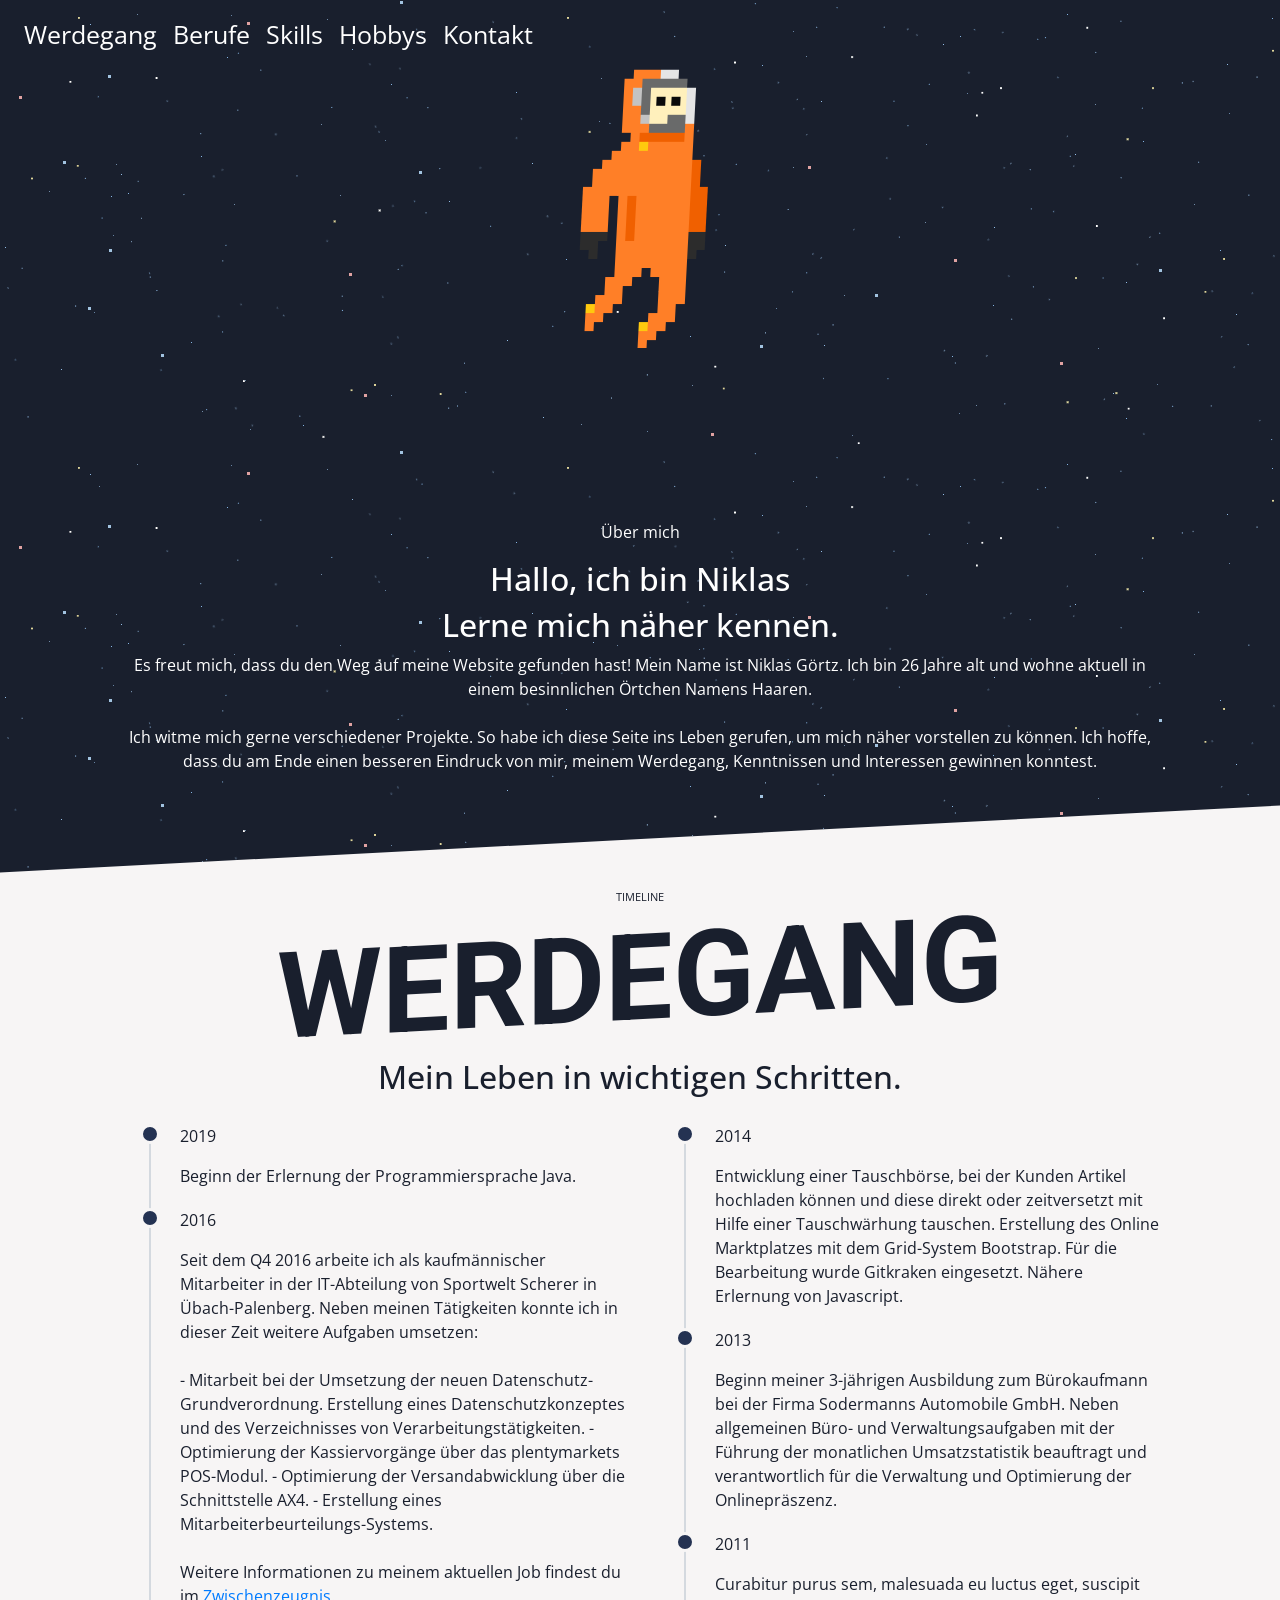
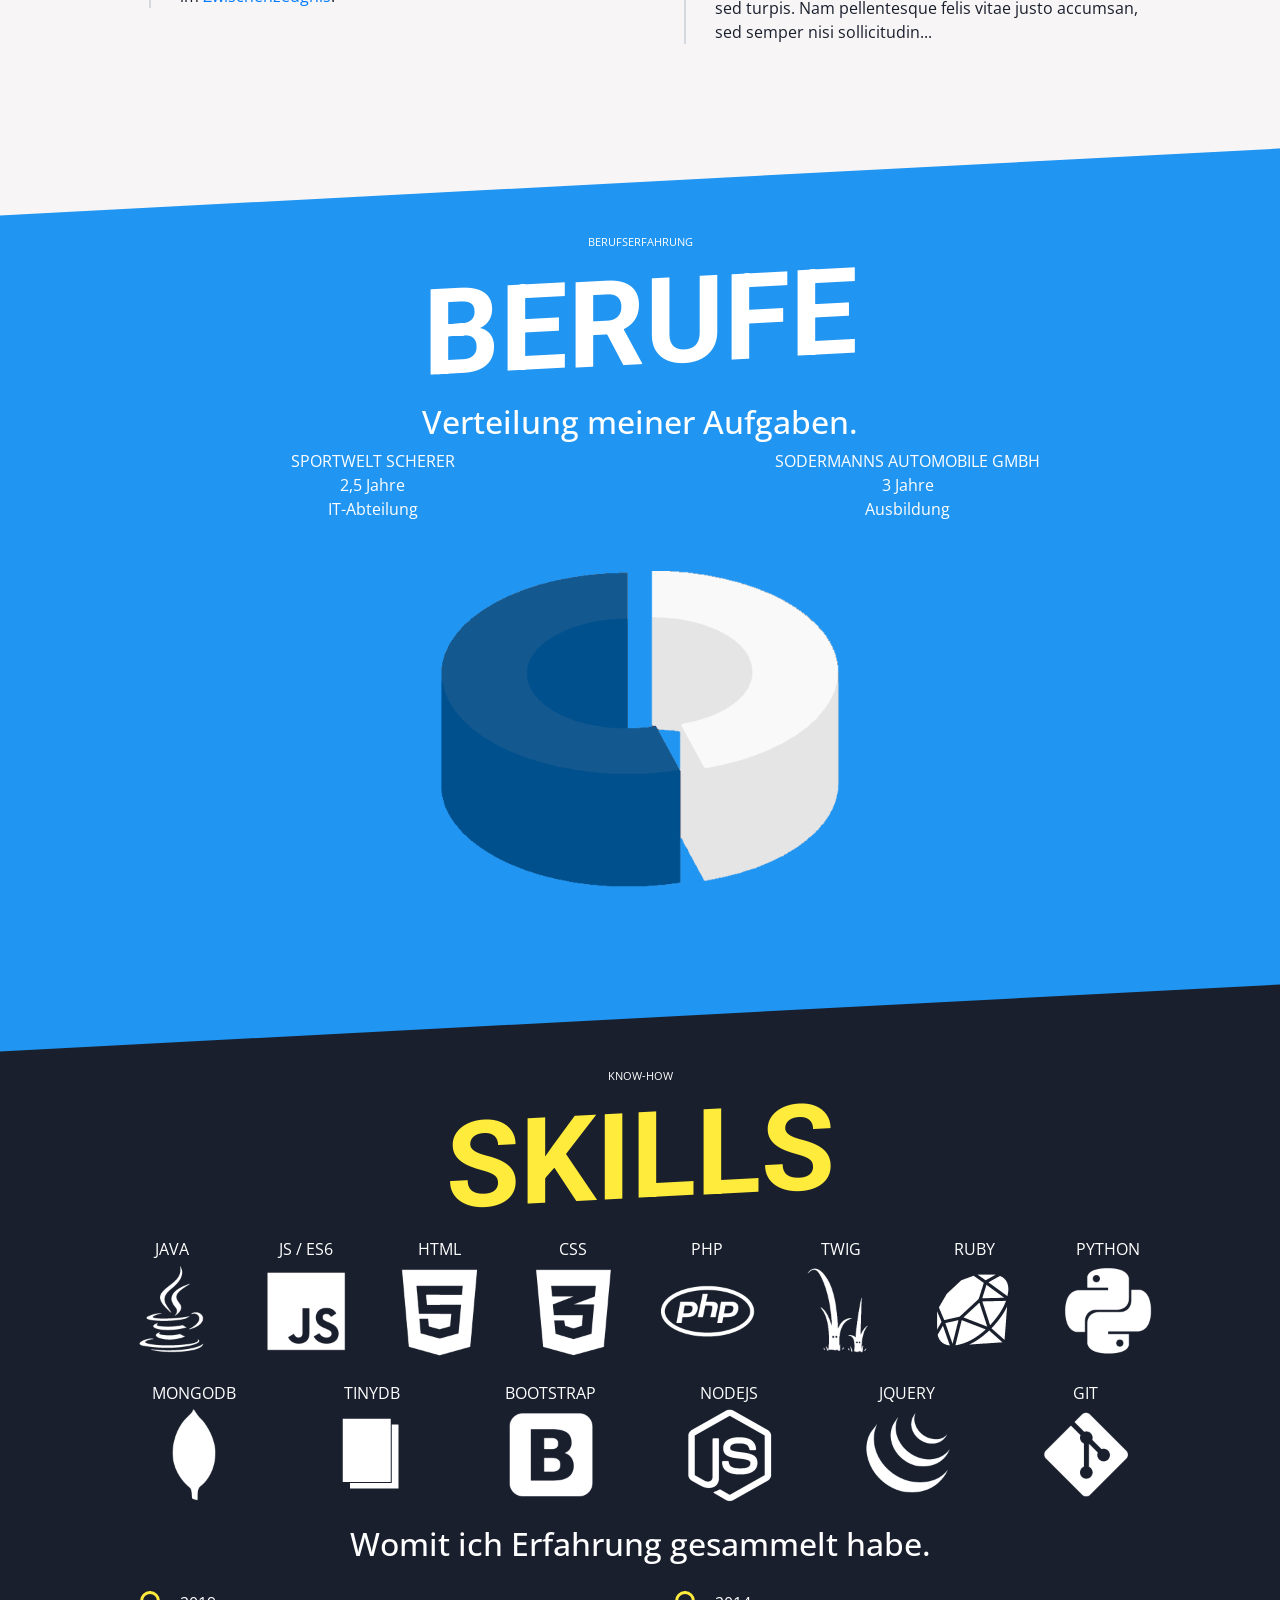
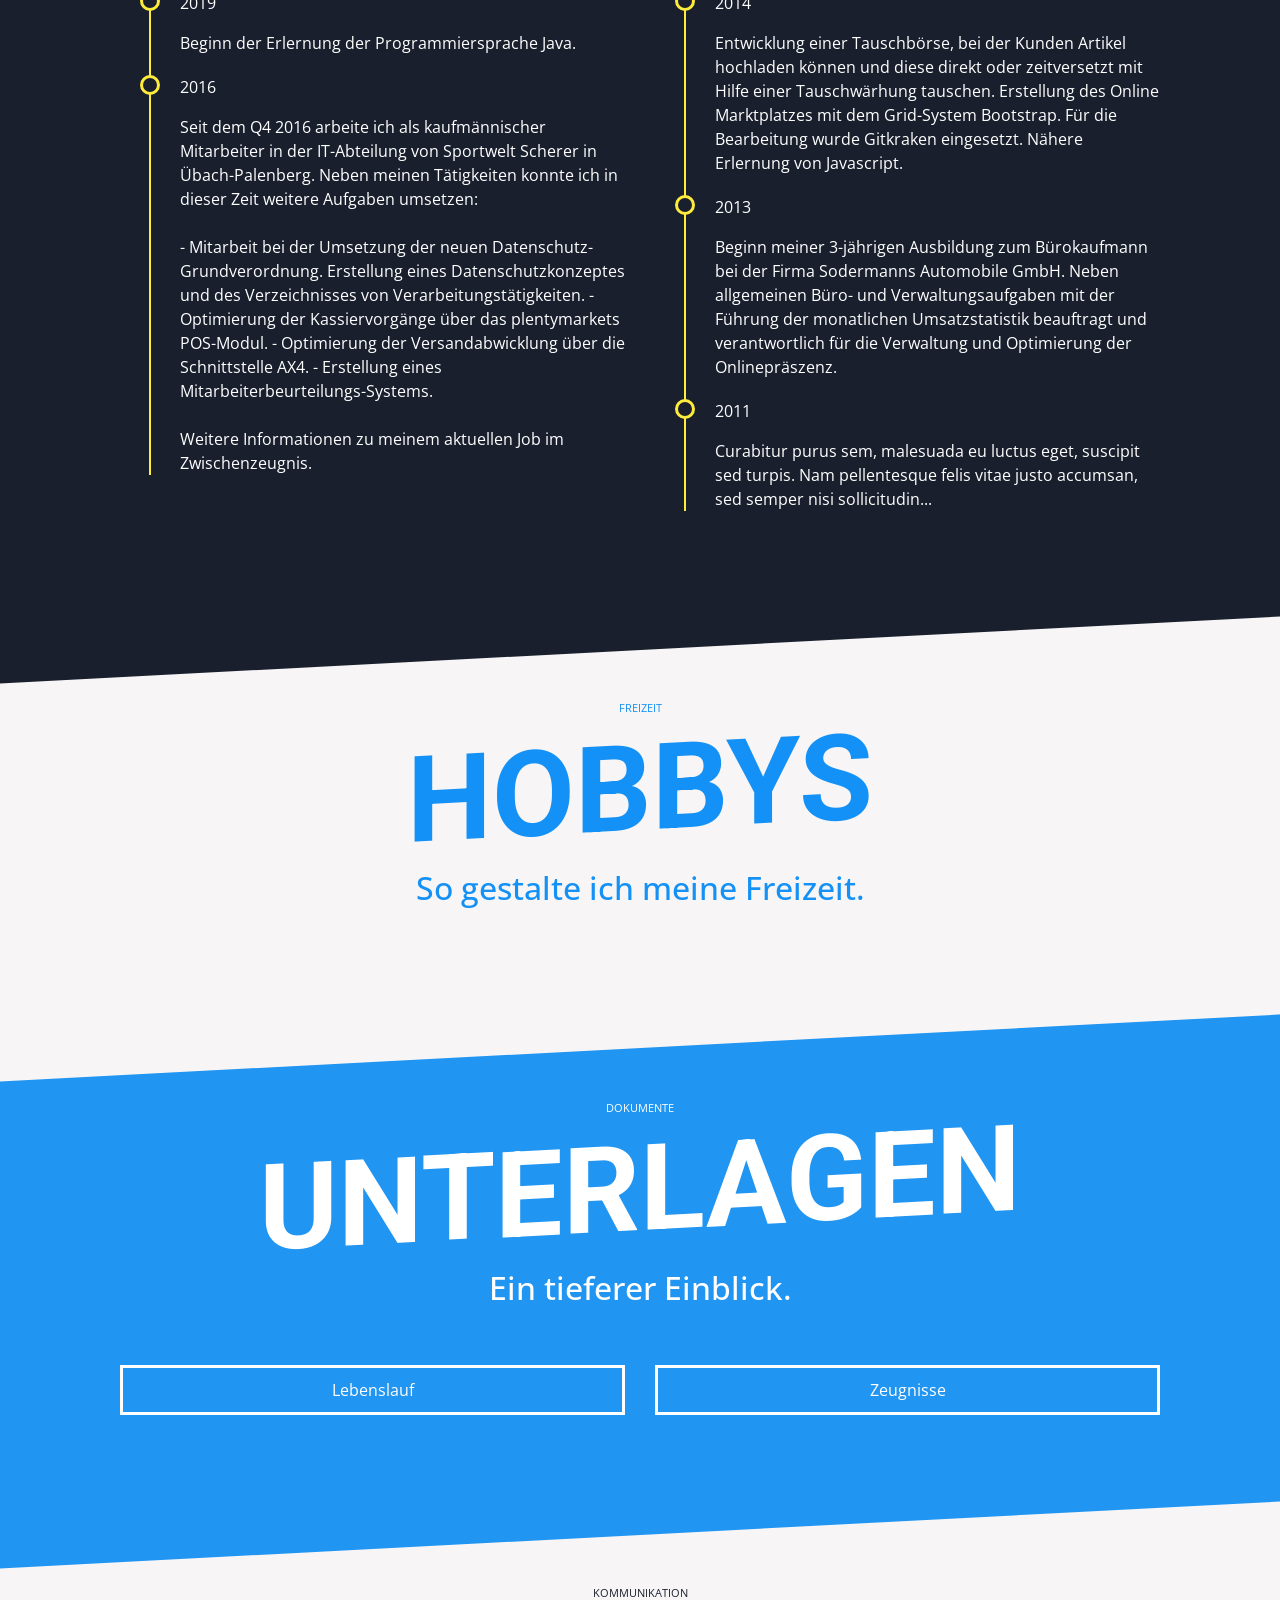
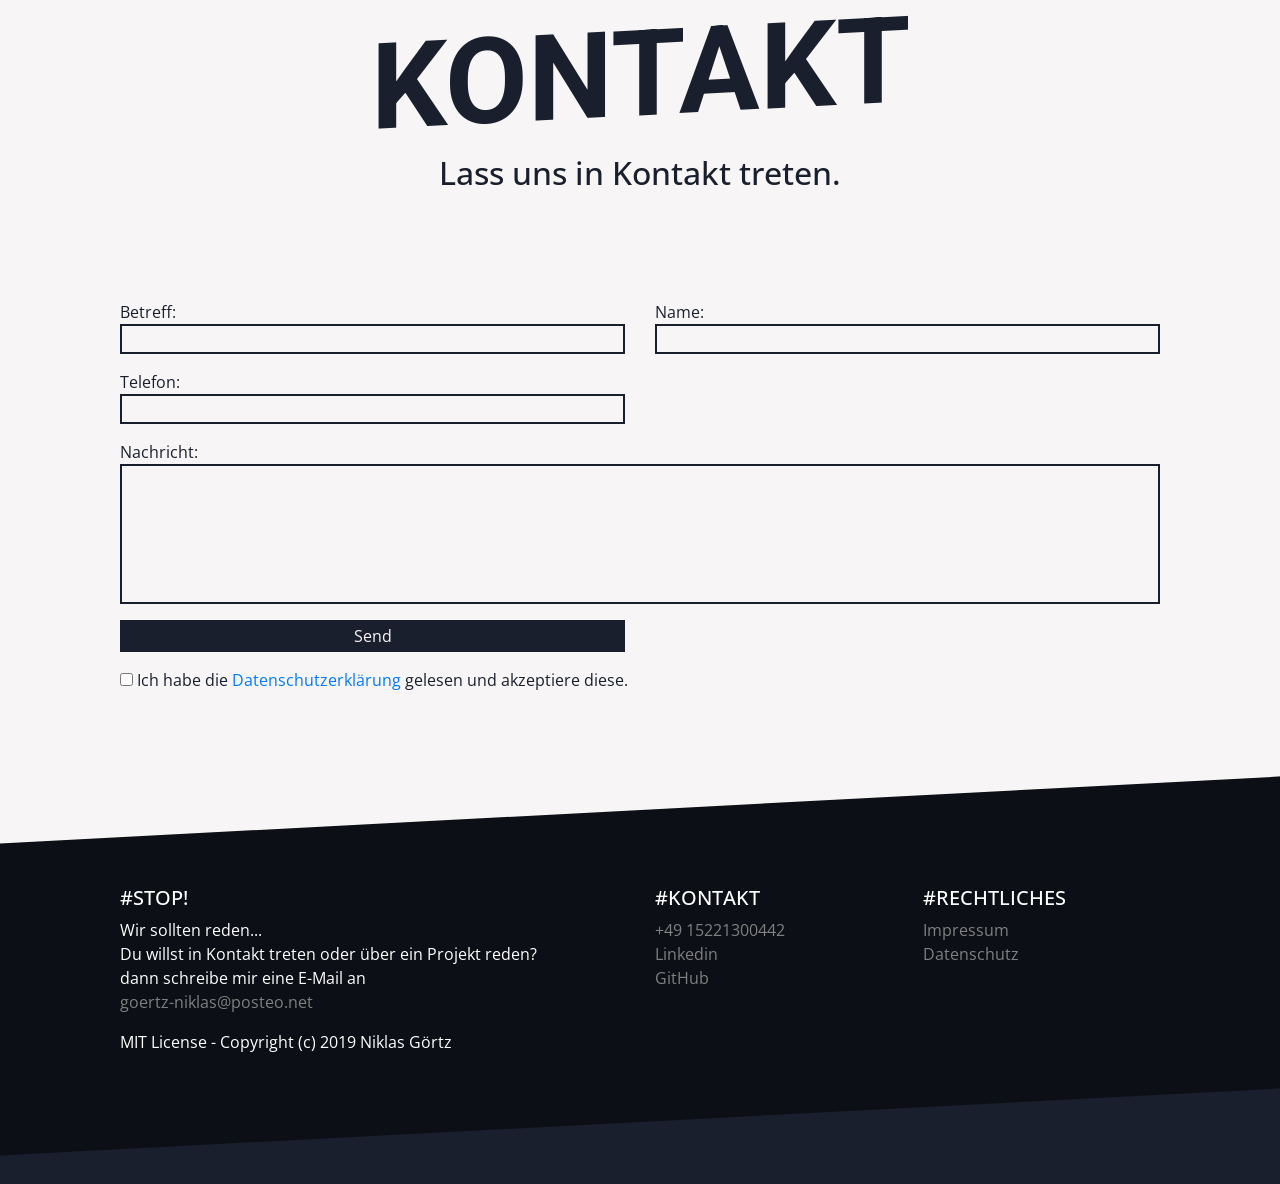
==== index.html @ 43b7f2cb "minor design changes for mobile views" ====
<html lang="de">
	<head>
		<meta charset="utf-8">
		<meta name="viewport" content="width=device-width, initial-scale=1">

		<!-- FAVICON-->
		<link rel="icon" href="img/favicon.ico" type="image/x-icon">
		<link rel="shortcut icon" href="img/favicon.ico" type="image/x-icon">

		<!-- TITLE -->
		<title>Lernen Sie mich näher kennen</title>

		<!-- CSS -->
    <link rel="stylesheet" href="https://stackpath.bootstrapcdn.com/bootstrap/4.3.1/css/bootstrap.min.css" integrity="sha384-ggOyR0iXCbMQv3Xipma34MD+dH/1fQ784/j6cY/iJTQUOhcWr7x9JvoRxT2MZw1T" crossorigin="anonymous">
		<link rel="stylesheet" href="css/custom.css">

    <!-- JS -->
    <script src="https://ajax.googleapis.com/ajax/libs/jquery/3.4.1/jquery.min.js"></script>
    <script src="https://cdnjs.cloudflare.com/ajax/libs/popper.js/1.14.7/umd/popper.min.js" integrity="sha384-UO2eT0CpHqdSJQ6hJty5KVphtPhzWj9WO1clHTMGa3JDZwrnQq4sF86dIHNDz0W1" crossorigin="anonymous"></script>
    <script src="https://stackpath.bootstrapcdn.com/bootstrap/4.3.1/js/bootstrap.min.js" integrity="sha384-JjSmVgyd0p3pXB1rRibZUAYoIIy6OrQ6VrjIEaFf/nJGzIxFDsf4x0xIM+B07jRM" crossorigin="anonymous"></script>
  </head>

  <body>
    <div class="stars1"></div>
    <div class="stars2"></div>
    <div class="stars3"></div>
    <div class="stars4"></div>
    <div class="stars5"></div>

    <nav class="navbar navbar-expand-md">
      <button class="navbar-toggler" type="button" data-toggle="collapse" data-target="#navbarsExampleDefault" aria-controls="navbarsExampleDefault" aria-expanded="false" aria-label="Toggle navigation">
        <span>≡</span>
      </button>

      <div class="collapse navbar-collapse" id="navbarsExampleDefault">
        <ul class="navbar-nav mr-auto">
          <a class="nav-item nav-link" href="#career">Werdegang</a>
          <a class="nav-item nav-link" href="#jobs">Berufe</a>
          <a class="nav-item nav-link" href="#skills">Skills</a>
          <a class="nav-item nav-link" href="#activities">Hobbys</a>
          <a class="nav-item nav-link" href="#contact">Kontakt</a>
        </ul>
      </div>
    </nav>

    <!-- HEADER -->
    <section id="header">
      <div class="space">
        <div id="astronaut" class="astronaut"></div>
      </div>
      
      <div class="container">
        <div class="aboutme">
          <div class=" text-center"><p>Über mich</p></div>
          <h2 class="text-center">Hallo, ich bin Niklas</h2>
          <h2 class="text-center">Lerne mich näher kennen.</h2>
            <p style="text-align: center;">
              Es freut mich, dass du den Weg auf meine Website gefunden hast! 
              
              Mein Name ist Niklas Görtz. 
              Ich bin 26 Jahre alt und wohne aktuell in einem besinnlichen Örtchen Namens Haaren.<br><br>
              
              Ich witme mich gerne verschiedener Projekte. 
              So habe ich diese Seite ins Leben gerufen, um mich näher vorstellen zu können. 
              Ich hoffe, dass du am Ende einen besseren Eindruck von mir, meinem Werdegang, Kenntnissen und Interessen gewinnen konntest.
            </p>
          </div>
        </div>
    </section>

    <!-- CAREER -->
    <section id="career">
      <div class="container">
        <div class="row">

          <div class="col-12">
            <p class="text-center preTitle">TIMELINE</p>
            <h1 class="text-center sectionTitle">WERDEGANG</h1>
            <h2 class="text-center postTitle">Mein Leben in wichtigen Schritten.</h2>
          </div>

          <div class="col-md-6">
            <ul class="timeline">
              <li>
                <p>2019</p>
                <p>
                  Beginn der Erlernung der Programmiersprache Java.
                </p>
              </li>
              <li>
                <p>2016</p>
                <p>
                  Seit dem Q4 2016 arbeite ich als kaufmännischer Mitarbeiter in der IT-Abteilung von Sportwelt Scherer in Übach-Palenberg. Neben meinen Tätigkeiten konnte ich in dieser Zeit weitere Aufgaben umsetzen:
                  <br><br>
                  - Mitarbeit bei der Umsetzung der neuen Datenschutz-Grundverordnung. Erstellung eines Datenschutzkonzeptes und des Verzeichnisses von Verarbeitungstätigkeiten.
                  - Optimierung der Kassiervorgänge über das plentymarkets POS-Modul.
                  - Optimierung der Versandabwicklung über die Schnittstelle AX4.
                  - Erstellung eines Mitarbeiterbeurteilungs-Systems.
                  <br><br>
                  Weitere Informationen zu meinem aktuellen Job findest du im <a href="#" >Zwischenzeugnis</a>.
                </p>
              </li>
            </ul>
          </div>

          <div class="col-md-6">
            <ul class="timeline">
              <li>
                <p>2014</p>
                <p>
                  Entwicklung einer Tauschbörse, bei der Kunden Artikel hochladen können und diese direkt oder zeitversetzt mit Hilfe einer Tauschwärhung tauschen. Erstellung des Online Marktplatzes mit dem Grid-System Bootstrap. Für die Bearbeitung wurde Gitkraken eingesetzt. Nähere Erlernung von Javascript.
                </p>
              </li>
              <li>
                <p>2013</p>
                <p>
                  Beginn meiner 3-jährigen Ausbildung zum Bürokaufmann bei der Firma Sodermanns Automobile GmbH. Neben allgemeinen Büro- und Verwaltungsaufgaben mit der Führung der monatlichen Umsatzstatistik beauftragt und verantwortlich für die Verwaltung und Optimierung der Onlinepräszenz.
                </p>
              </li>
              <li>
                <p>2011</p>
                <p>
                  Curabitur purus sem, malesuada eu luctus eget, suscipit sed turpis. Nam pellentesque felis vitae justo accumsan, sed semper nisi sollicitudin...
                </p>
              </li>
            </ul>
          </div>
        </div>
      </div>
    </section>

    <!-- JOBS -->
    <section id="jobs">
      <div class="container">
        <div class="row">
          <div class="col-12">
            <p class="text-center preTitle">BERUFSERFAHRUNG</p>
            <h1 class="text-center sectionTitle">BERUFE</h1>
            <h2 class="text-center postTitle">Verteilung meiner Aufgaben.</h2>
          </div>
          <div class="col-6 text-center">
            SPORTWELT SCHERER<br>
            2,5 Jahre<br>
            IT-Abteilung
          </div>
          <div class="col-6 text-center">
            SODERMANNS AUTOMOBILE GMBH<br>
            3 Jahre<br>
            Ausbildung
          </div>
          <div class="col-12">
            <div class="diagram"></div>
          </div>
        </div>
      </div>
    </section>

    <section id="skills">
        <div class="container">
          <div class="row">
  
            <div class="col-12">
              <p class="text-center preTitle">KNOW-HOW</p>
              <h1 class="text-center sectionTitle">SKILLS</h1>
            </div>
  
            <div class="col">
              <div class="skill">
                <p class="skillTag">JAVA</p>
                <img class="skillImg" src="img/logos/java.png"><img>
              </div>
            </div>
            <div class="col">
              <div class="skill">
                <p class="skillTag">JS / ES6</p>
                <img class="skillImg" src="img/logos/js.png"><img>
              </div>
            </div>
            <div class="col">
              <div class="skill">
                <p class="skillTag">HTML</p>
                <img class="skillImg" src="img/logos/html.png"><img>
              </div>
            </div>
            <div class="col">
              <div class="skill">
                <p class="skillTag">CSS</p>
                <img class="skillImg" src="img/logos/css.png"><img>
              </div>
            </div>
            <div class="col">
              <div class="skill">
                <p class="skillTag">PHP</p>
                <img class="skillImg" src="img/logos/php.png"><img>
              </div>
            </div>
            <div class="col">
              <div class="skill">
                <p class="skillTag">TWIG</p>
                <img class="skillImg" src="img/logos/twig.png"><img>
              </div>
            </div>
            <div class="col">
              <div class="skill">
                <p class="skillTag">RUBY</p>
                <img class="skillImg" src="img/logos/ruby.png"><img>
              </div>
            </div>
            <div class="col">
              <div class="skill">
                <p class="skillTag">PYTHON</p>
                <img class="skillImg" src="img/logos/python.png"><img>
              </div>
            </div>
            <div class="col">
              <div class="skill">
                <p class="skillTag">MONGODB</p>
                <img class="skillImg" src="img/logos/mdb.png"><img>
              </div>
            </div>
            <div class="col">
                <div class="skill">
                  <p class="skillTag">TINYDB</p>
                  <img class="skillImg" src="img/logos/tdb.png"><img>
                </div>
              </div>
            <div class="col">
              <div class="skill">
                <p class="skillTag">BOOTSTRAP</p>
                <img class="skillImg" src="img/logos/bs.png"><img>
              </div>
            </div>
            <div class="col">
                <div class="skill">
                  <p class="skillTag">NODEJS</p>
                  <img class="skillImg" src="img/logos/node.png"><img>
                </div>
              </div>
            <div class="col">
              <div class="skill">
                <p class="skillTag">JQUERY</p>
                <img class="skillImg" src="img/logos/jq.png"><img>
              </div>
            </div>
            <div class="col">
              <div class="skill">
                <p class="skillTag">GIT</p>
                <img class="skillImg" src="img/logos/git.png"><img>
              </div>
            </div>
  
            <div class="col-12">
              <p class="preTitle"></p>
              <h2 class="text-center postTitle">Womit ich Erfahrung gesammelt habe.</h2>
            </div>
    
            <div class="col-md-6">
              <ul class="timeline">
                <li>
                  <p>2019</p>
                  <p>
                    Beginn der Erlernung der Programmiersprache Java.
                  </p>
                </li>
                <li>
                  <p>2016</p>
                  <p>
                    Seit dem Q4 2016 arbeite ich als kaufmännischer Mitarbeiter in der IT-Abteilung von Sportwelt Scherer in Übach-Palenberg. Neben meinen Tätigkeiten konnte ich in dieser Zeit weitere Aufgaben umsetzen:
                    <br><br>
                    - Mitarbeit bei der Umsetzung der neuen Datenschutz-Grundverordnung. Erstellung eines Datenschutzkonzeptes und des Verzeichnisses von Verarbeitungstätigkeiten.
                    - Optimierung der Kassiervorgänge über das plentymarkets POS-Modul.
                    - Optimierung der Versandabwicklung über die Schnittstelle AX4.
                    - Erstellung eines Mitarbeiterbeurteilungs-Systems.
                    <br><br>
                    Weitere Informationen zu meinem aktuellen Job im Zwischenzeugnis.
                  </p>
                </li>
              </ul>
            </div>
  
            <div class="col-md-6">
              <ul class="timeline">
                <li>
                  <p>2014</p>
                  <p>
                      Entwicklung einer Tauschbörse, bei der Kunden Artikel hochladen können und diese direkt oder zeitversetzt mit Hilfe einer Tauschwärhung tauschen. Erstellung des Online Marktplatzes mit dem Grid-System Bootstrap. Für die Bearbeitung wurde Gitkraken eingesetzt. Nähere Erlernung von Javascript.
                  </p>
                </li>
                <li>
                  <p>2013</p>
                  <p>
                    Beginn meiner 3-jährigen Ausbildung zum Bürokaufmann bei der Firma Sodermanns Automobile GmbH. Neben allgemeinen Büro- und Verwaltungsaufgaben mit der Führung der monatlichen Umsatzstatistik beauftragt und verantwortlich für die Verwaltung und Optimierung der Onlinepräszenz.
                  </p>
                </li>
                <li>
                  <p>2011</p>
                  <p>
                    Curabitur purus sem, malesuada eu luctus eget, suscipit sed turpis. Nam pellentesque felis vitae justo accumsan, sed semper nisi sollicitudin...
                  </p>
                </li>
              </ul>
            </div>
          </div>
        </div>
      </section>

    <!-- ACTIVITIES -->
    <section id="activities">
      <div class="container">
        <div class="row">
          <div class="col-12">
            <p class="text-center preTitle">FREIZEIT</p>
            <h1 class="text-center sectionTitle">HOBBYS</h1>
            <h2 class="text-center postTitle">So gestalte ich meine Freizeit.</h2>
          </div>
        </div>
      </div>
    </section>

    <!-- DOCUMENTS -->
    <section id="documents">
      <div class="container">
        <div class="row">
          <div class="col-12">
            <p class="text-center preTitle">DOKUMENTE</p>
            <h1 class="text-center sectionTitle">UNTERLAGEN</h1>
            <h2 class="text-center postTitle">Ein tieferer Einblick.</h2>
          </div>
        </div>
        <div class="row" style="margin-top:50px">
          <div class="col-6">
            <a href="#">
              <div class="docBtn">
                Lebenslauf
              </div>
            </a>
          </div>
          <div class="col-6">
            <a href="#">
              <div class="docBtn">
                Zeugnisse
              </div>
            </a>
          </div>
        </div>
      </div>
    </section>

    <!-- CONTACT -->
    <section id="contact">
      <div class="container">
        <div class="row">
          <div class="col-12">
            <p class="text-center preTitle">KOMMUNIKATION</p>
            <h1 class="text-center sectionTitle">KONTAKT</h1>
            <h2 class="text-center postTitle">Lass uns in Kontakt treten.</h2>
          </div>
        </div>
      </div>
      <div class="container contact-form">
        <div class="row">

          <div class="col-6">
            <p>Betreff:
            <br/><input id="subject" class="contactInp" name="reference" /></p>
          </div>

          <div class="col-6">
            <p>Name:
            <br/><input id="name" class="contactInp"  type="text" name="name" /></p>
          </div>

          <div class="col-6">
            <p>Telefon:
            <br/><input id="phone" class="contactInp"  name="phone" /></p>
          </div>

          <div class="col-12">
            <p>Nachricht:
            <br/><textarea id="message" class="contactInpTexA" name="message" rows="10" cols="50"></textarea></p>
          </div>

          <div class="col-6">
            <p>
              <input id="contactSend" class="contactInp" type="submit" value="Send" />
            </p>
          </div>

          <div class="col-12">
            <input id="contactCheckbox" type="checkbox" name="dpp" value="value1">
            <span>
              Ich habe die <a href="#">Datenschutzerklärung</a> gelesen und akzeptiere diese.
            </span>
          </div>

        </div>
      </div>
    </section>

    <!-- FOOTER -->
    <section id="footer">
      <footer class="page-footer font-small blue pt-4">
        <div class="container text-center text-md-left">
          <div class="row">
            <div class="col-md-6 mt-md-0 mt-3">
              <h5 class="text-uppercase">#STOP!</h5>
              <p>Wir sollten reden...<br>
                Du willst in Kontakt treten oder über ein Projekt reden?
                <br>
                dann schreibe mir eine E-Mail an <br>
                <a href="#">goertz-niklas@posteo.net</a><br>  
                <p>MIT License - Copyright (c) 2019 Niklas Görtz</p> 
              </p>
            </div>
            <hr class="clearfix w-100 d-md-none pb-3">
            <div class="col-md-3 mb-md-0 mb-3" >
              <h5 class="text-uppercase">#KONTAKT</h5>
              <ul class="list-unstyled">
                <li>
                  <a href="#!">+49 15221300442</a>
                </li>
                <li>
                  <a href="#!">Linkedin</a>
                </li>
                <li>
                  <a href="#!">GitHub</a>
                </li>
              </ul>
            </div>
            <div class="col-md-3 mb-md-0 mb-3">
              <h5 class="text-uppercase">#RECHTLICHES</h5>
              <ul class="list-unstyled">
                <li>
                  <a href="#!">Impressum</a>
                </li>
                <li>
                  <a href="#!">Datenschutz</a>
                </li>
              </ul>
            </div>
          </div>     
        </div>    
      </footer>
    </section>
    <script src="js/custom.js"></script>
  </body>
</html>
---- css/custom.css ----
@import url('https://fonts.googleapis.com/css?family=Open+Sans:600&display=swap');
@import url('https://fonts.googleapis.com/css?family=Roboto:900&display=swap');
body {
	font-family: 'Open Sans', sans-serif; 
	background:#191f2d; 
}

section {
	min-height: 400px;
	padding-bottom: 70px;
	transform: skew(0deg, -3deg);
}

.aboutme{
    color:white;
}

.well{
    min-height: 20px;
    padding: 19px;
    margin-bottom: 20px;
    background-color: #f5f5f5;
    border: 1px solid #e3e3e3;
    border-radius: 4px;
    -webkit-box-shadow: inset 0 1px 1px rgba(0,0,0,.05);
    box-shadow: inset 0 1px 1px rgba(0,0,0,.05);
}

.container {
	transform: skew(0deg, 3deg);
	padding: 50px;
}


/*NAVBAR*/

.navbar {
	position: absolute;
	z-index: 10;
}

.navbar-expand-md {
	/* background: #f9f9f9a1;
     width: 100%;
     border-bottom: 4px solid #f9f9f9;
     */
}

.navbar-toggler {
	/* border-color: #03A9F4;
     */
	color: white;
	font-size: 50px;
	z-index: 9;
}

.navbar-nav .nav-link {
	color: white;
	font-size: 25px;
}

.nav-item .navbar-nav .navbar-link:hover {
	color: #c82e2e;
}


/*TITLES*/
.preTitle {
	font-size: 11px;
	margin-bottom: 0px;
}

.sectionTitle {
	font-family: 'Roboto', sans-serif;
	font-weight: 900;
	font-weight: bold;
	transform: skewY(-3deg);
}



.postTitle {}


/*SECTIONS*/
#header {
	padding-bottom: 0;
	padding-top: 70px;
}

.astronaut {
	cursor: pointer;
	background: url(../img/astronaut/idle1.gif);
	background-repeat: no-repeat;
	animation-name: astronaut;
	animation-duration: 3s;
	animation-iteration-count: infinite;
	animation-timing-function: linear;
	height: 500px;
	left: 45%;
	width: 125px;
	position: absolute;
	transform: rotate(3deg)
}

@keyframes astronaut {
	0% {
		background-position-y: 50px;
	}
	50% {
		background-position-y: 100px;
	}
	100% {
		background-position-y: 50px;
	}
}

.space {
	height: 400px;
}

.stars1,
.stars2,
.stars3,
.stars4,
.stars5 {
	animation-iteration-count: infinite;
	animation-timing-function: linear;
	height: 200%;
	width: 100%;
	position: absolute;
}

.stars1 {
	background: url(../img/stars/stars.png);
	animation-name: space1;
	animation-duration: 25s;
}

@keyframes space1 {
	0% {
		background-position-y: 0px;
	}
	100% {
		background-position-y: 449px;
	}
}

.stars2 {
	background: url(../img/stars/stars2.png);
	animation-name: space2;
	animation-duration: 40s;
}

@keyframes space2 {
	0% {
		background-position-y: 0px;
	}
	100% {
		background-position-y: 449px;
	}
}

.stars3 {
	background: url(../img/stars/stars3.png);
	animation-name: space3;
	animation-duration: 17s;
}

@keyframes space3 {
	0% {
		background-position-y: 0px;
	}
	100% {
		background-position-y: 449px;
	}
}

.stars4 {
	background: url(../img/stars/stars4.png);
	animation-name: space4;
	animation-duration: 2.5s;
}

@keyframes space4 {
	0% {
		background-position-y: 0px;
	}
	100% {
		background-position-y: 449px;
	}
}

.stars5 {
	background: url(../img/stars/stars5.png);
	animation-name: space5;
	animation-duration: 20s;
}

@keyframes space5 {
	0% {
		background-position-y: 0px;
	}
	100% {
		background-position-y: 449px;
	}
}

#career {
	color: #191f2d;
	background: #f7f5f5;
}

ul.timeline {
	list-style-type: none;
	position: relative;
}

ul.timeline:before {
	content: ' ';
	background: #d4d9df;
	display: inline-block;
	position: absolute;
	left: 29px;
	width: 2px;
	height: 100%;
	z-index: 400;
}

ul.timeline>li {
	margin: 20px 0;
	padding-left: 20px;
}

ul.timeline>li:before {
    content: ' ';
    background: #243252;
    display: inline-block;
    position: absolute;
    border-radius: 50%;
    border: 3px solid #f7f5f5;
    left: 20px;
    width: 20px;
    height: 20px;
    z-index: 400;
}

#jobs {
    color:white;
	background: #2195f2;
	box-shadow: 0px 0px 0px 2px #2195f2;
}

#skills {
	background:#191f2d;
	color: white;
}

#skills .sectionTitle{
	color: #ffeb3b;
}

#skills ul.timeline:before {
    content: ' ';
    background: #ffeb3b;
    display: inline-block;
    position: absolute;
    left: 29px;
    width: 2px;
    height: 100%;
    z-index: 400;
}

#skills ul.timeline>li:before {
    content: ' ';
    background: #191f2d;
    display: inline-block;
    position: absolute;
    border-radius: 50%;
    border: 3px solid #ffeb3b;
    left: 20px;
    width: 20px;
    height: 20px;
    z-index: 400;
}

.skill {
	text-align: center;
}

.skillImg {
	width: 100px;
	height: 100px;
	margin-bottom: 20px;
}

.skillImg:hover{
	filter: drop-shadow(0px 0px 4px white);
}

.skillTag {
	margin-bottom: 0px;
}

#activities {
    color: #1491f6;
    background: #f7f5f5;
}

#documents {
	background: #2195f2;
	color: white;
	box-shadow: 0px 0px 0px 2px #2195f2;
}

.docBtn {
	width: 100%;
	border: 3px solid white;
	padding: 10px;
	color: white;
	text-align: center;
}

#contact {
    color: #191f2d;
    background: #f7f5f5;
}

.contactInp {
    border: 2px solid #191f2d;
    background: #f7f5f5;
    width: 100%;
    color: #191f2d;
}

.contactInpTexA {
    height: 140px;
    border: 2px solid #191f2d;
    background: #f7f5f5;
    width: 100%;
    resize: none;
}

#contactSend{
	cursor: pointer;
    color: #f7f5f5;
    border: 3px solid #191f2d;
    background: #191f2d;
}

#footer {
    color: white;
    height: auto;
    min-height: 100px;
	padding: 0;
	background:#0c0f15;
	box-shadow: 0px 0px 0px 2px #0c0f15;
}

#footer a{
	color: #808080;
}	

/*MEDIA*/

@media (max-width: 353px){
	.col-md-6{
		padding-left: 0px;
		padding-right: 15px;
	}

	.container{
		padding-left:20px!important;
		padding-right:20px!important;
	}

	ul.timeline>li {
		padding-left: 5px!important;
	}

	.sectionTitle {
		font-size: 37px!important;
	}

	.docBtn {
		border:0!important;
		border: 3px solid white!important;
		padding: 0!important;
		padding-bottom: 3px!important;
	}

	.col{
		padding-left: 0px;
		padding-right: 0px;
	}
}

.diagram{
    background-image: url(../img/diagram.png);
    width: 100%;
    max-width: 400px;
    height: 377px;
    background-size: 100% auto;
    margin: 0 auto;
    background-repeat: no-repeat;
    background-position-y: 50px;
}

/* X-Small devices (portrait phones, 576px and less)*/
@media (max-width: 576px) {

	ul.timeline>li {
		padding-left: 5px!important;
	}
	.container{
		padding-left:20px!important;
		padding-right:20px!important;
	}

	.col-md-6{
		padding-left: 0px;
		padding-right: 15px;
	}

	.sectionTitle {
		font-size: 44px;
	}

	.col{
		padding-left: 0px;
		padding-right: 0px;
	}
}

/* Small devices (landscape phones, 576px and up)*/
@media (min-width: 576px) {
	.sectionTitle {
		font-size: 80px;
	}
}


/* Medium devices (tablets, 768px and up)*/
@media (min-width: 768px) {
	.sectionTitle {
		font-size: 80px;
	}

}

/* Large devices (desktops, 992px and up)*/
@media (min-width: 992px) {
	.sectionTitle {
		font-size: 100px;
	}
}

/* Extra large devices (large desktops, 1200px and up)*/
@media (min-width: 1200px) {
	.sectionTitle {
		font-size: 120px;
	}
}

/*FOOTER*/
.footer-icon {
	height: 48px;
	width: 48px;
	border: 3px solid #fff;
	border-radius: 1100%;
	position: relative;
	left: 50%;
	margin-left: -22px;
	margin-bottom: 14px;
	z-index: 2;
}

.message {
	background-image: url(../img/message.svg);
	background-size: contain;
}

.phone {
	background-image: url(../img/phone.svg);
	background-size: contain;
}

.footer-label {
	width: 100%;
	position: relative;
}

.navbar {
	position: absolute;
}
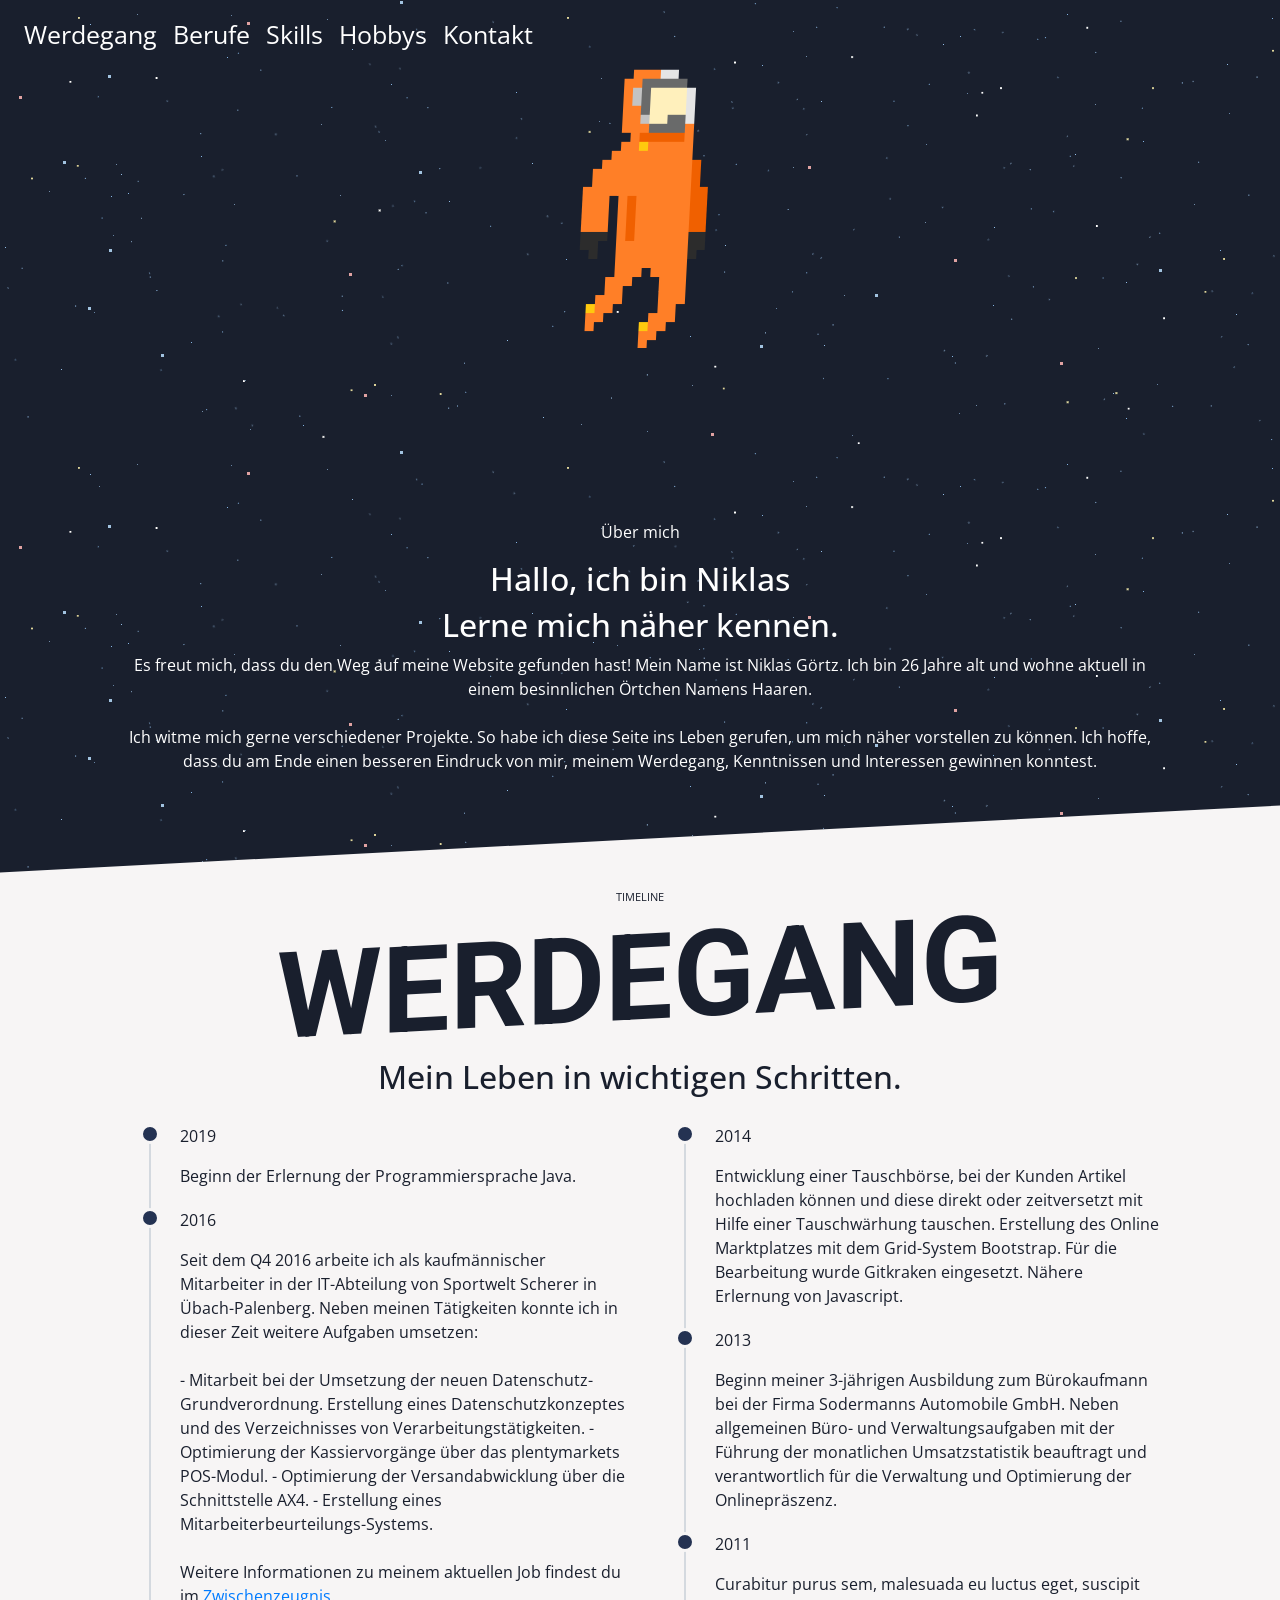
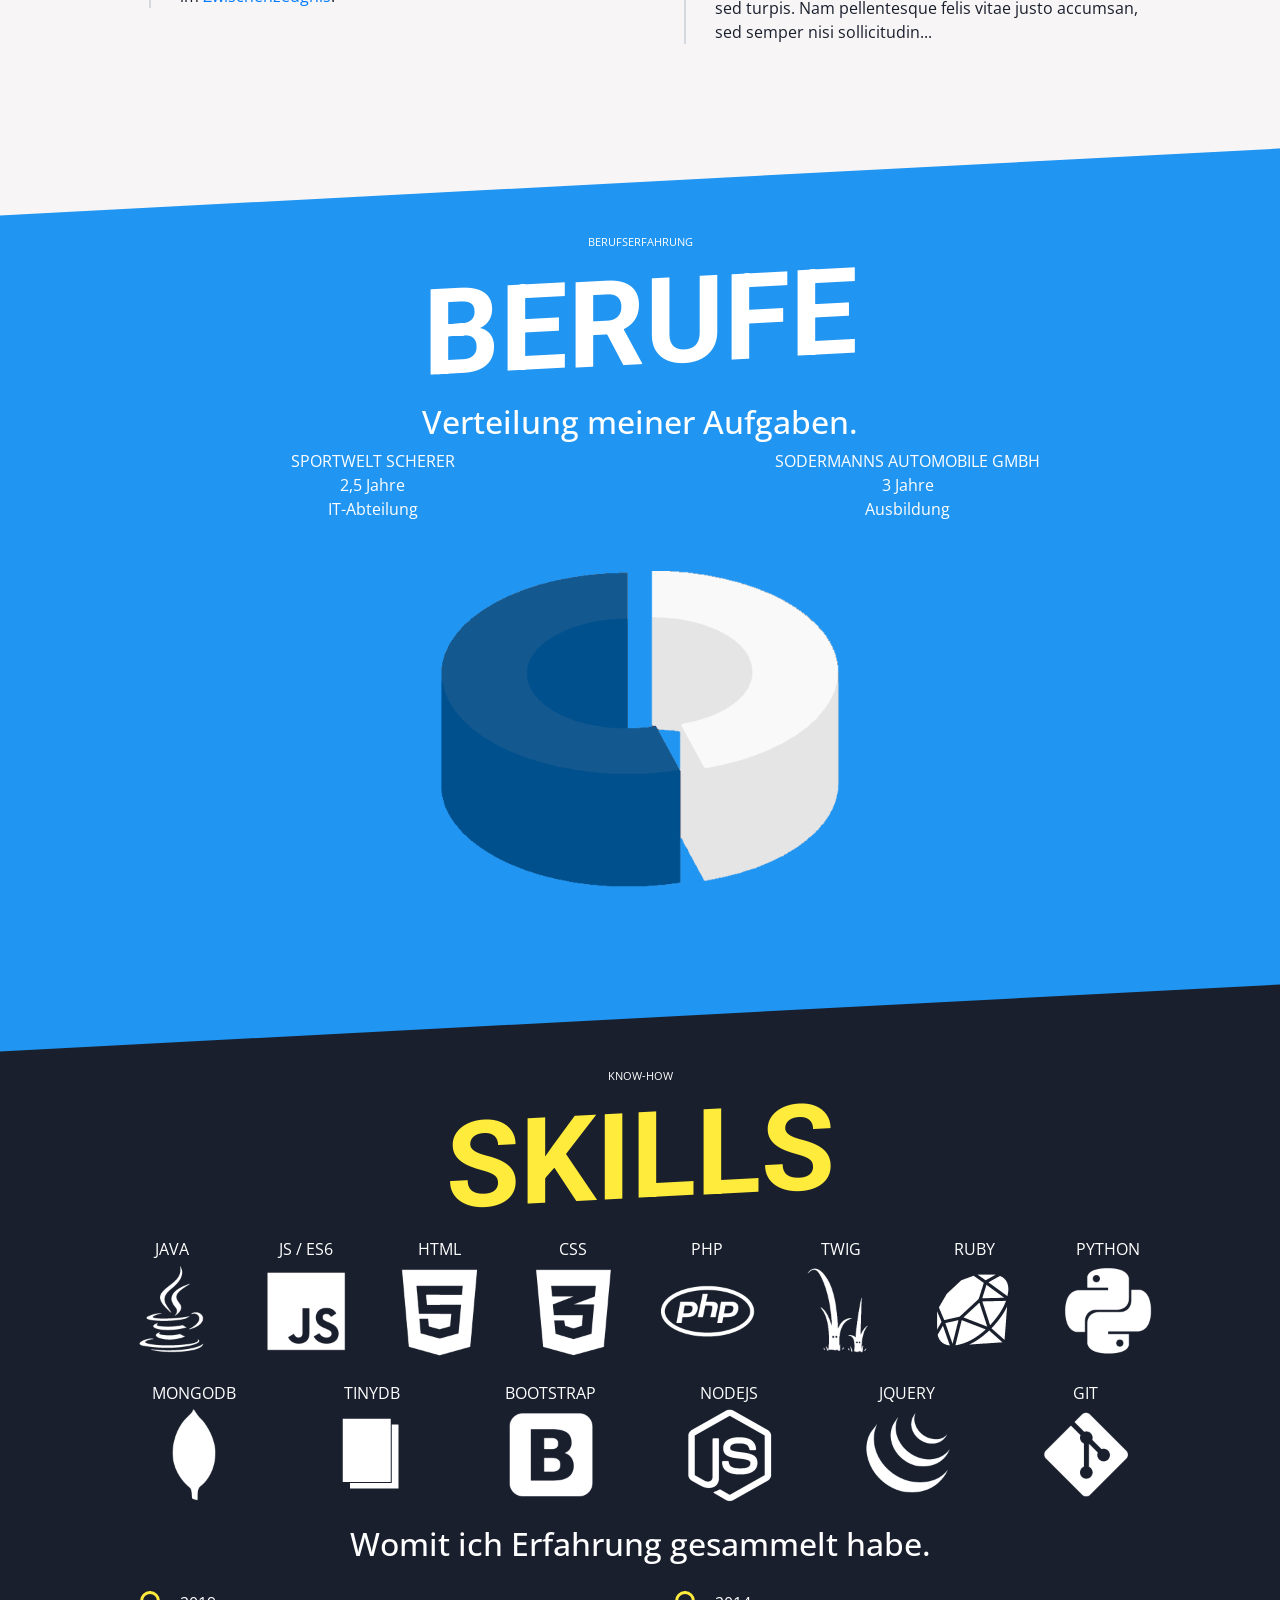
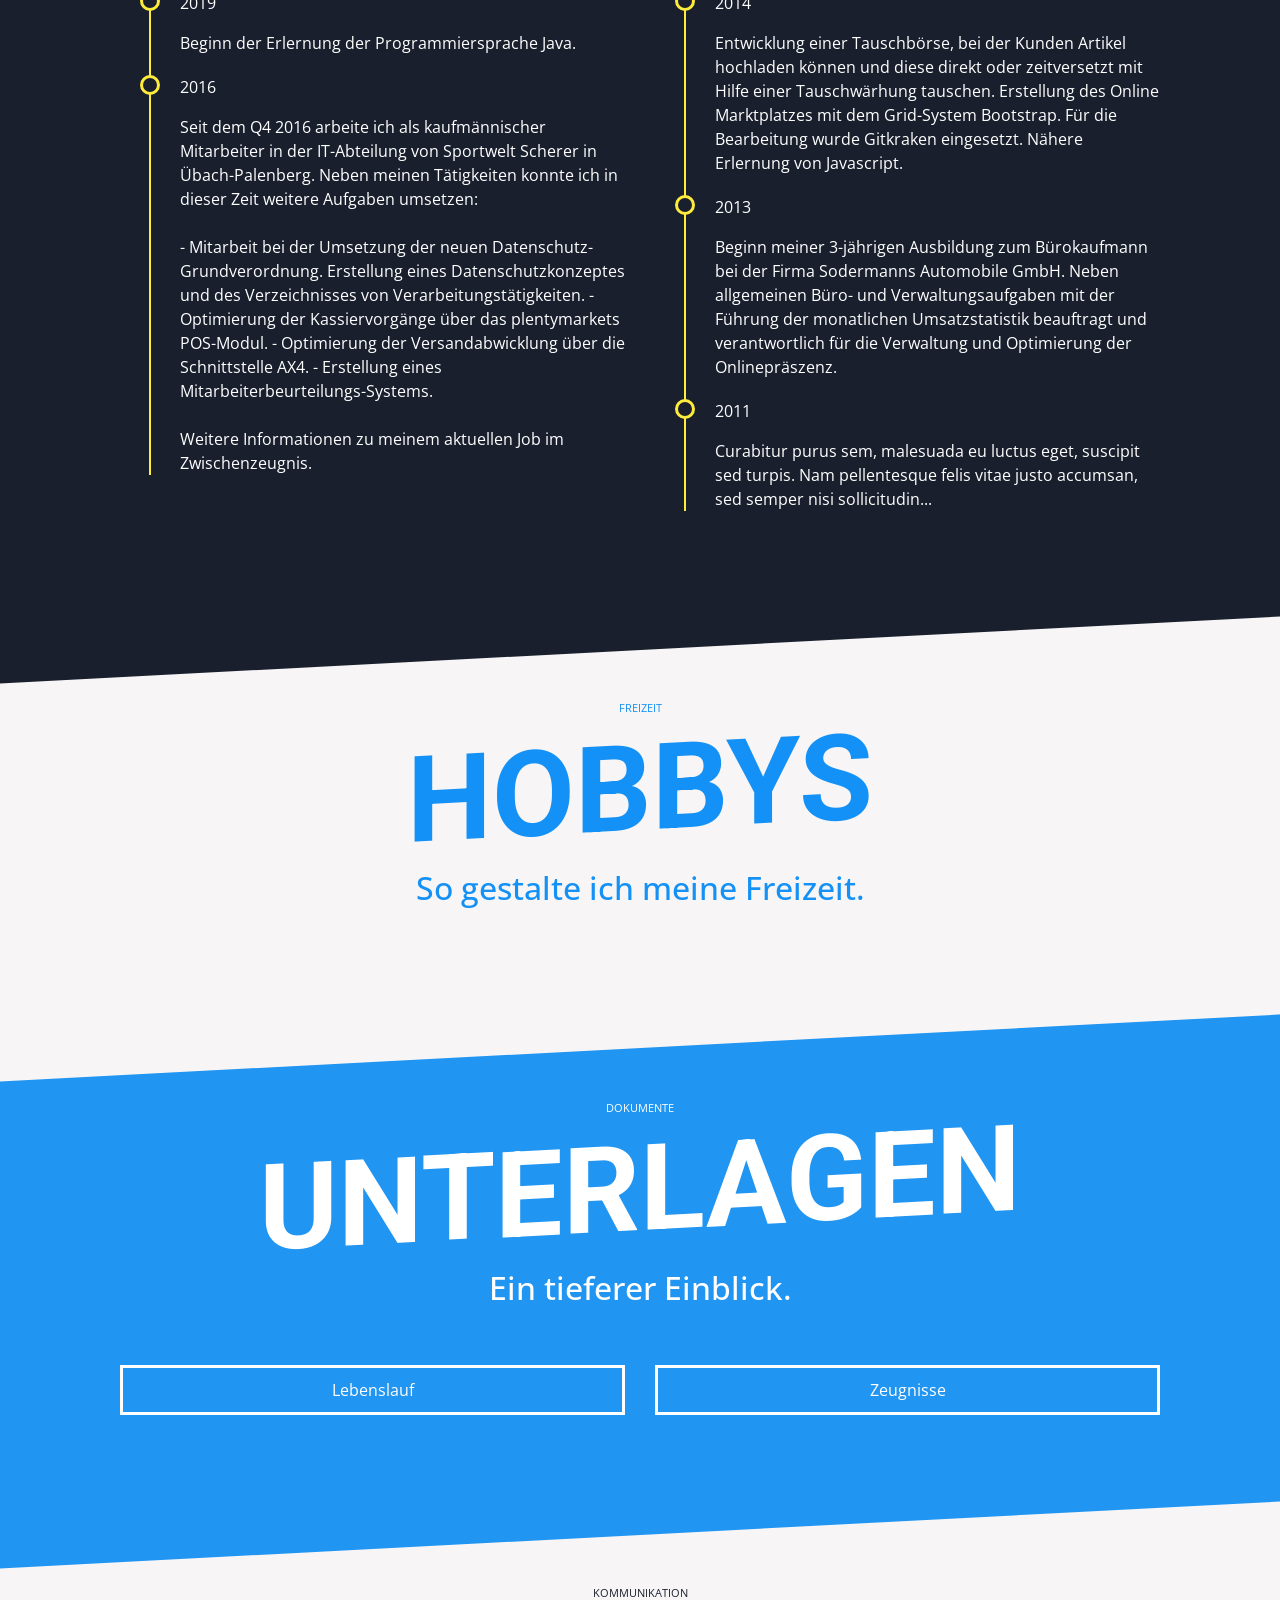
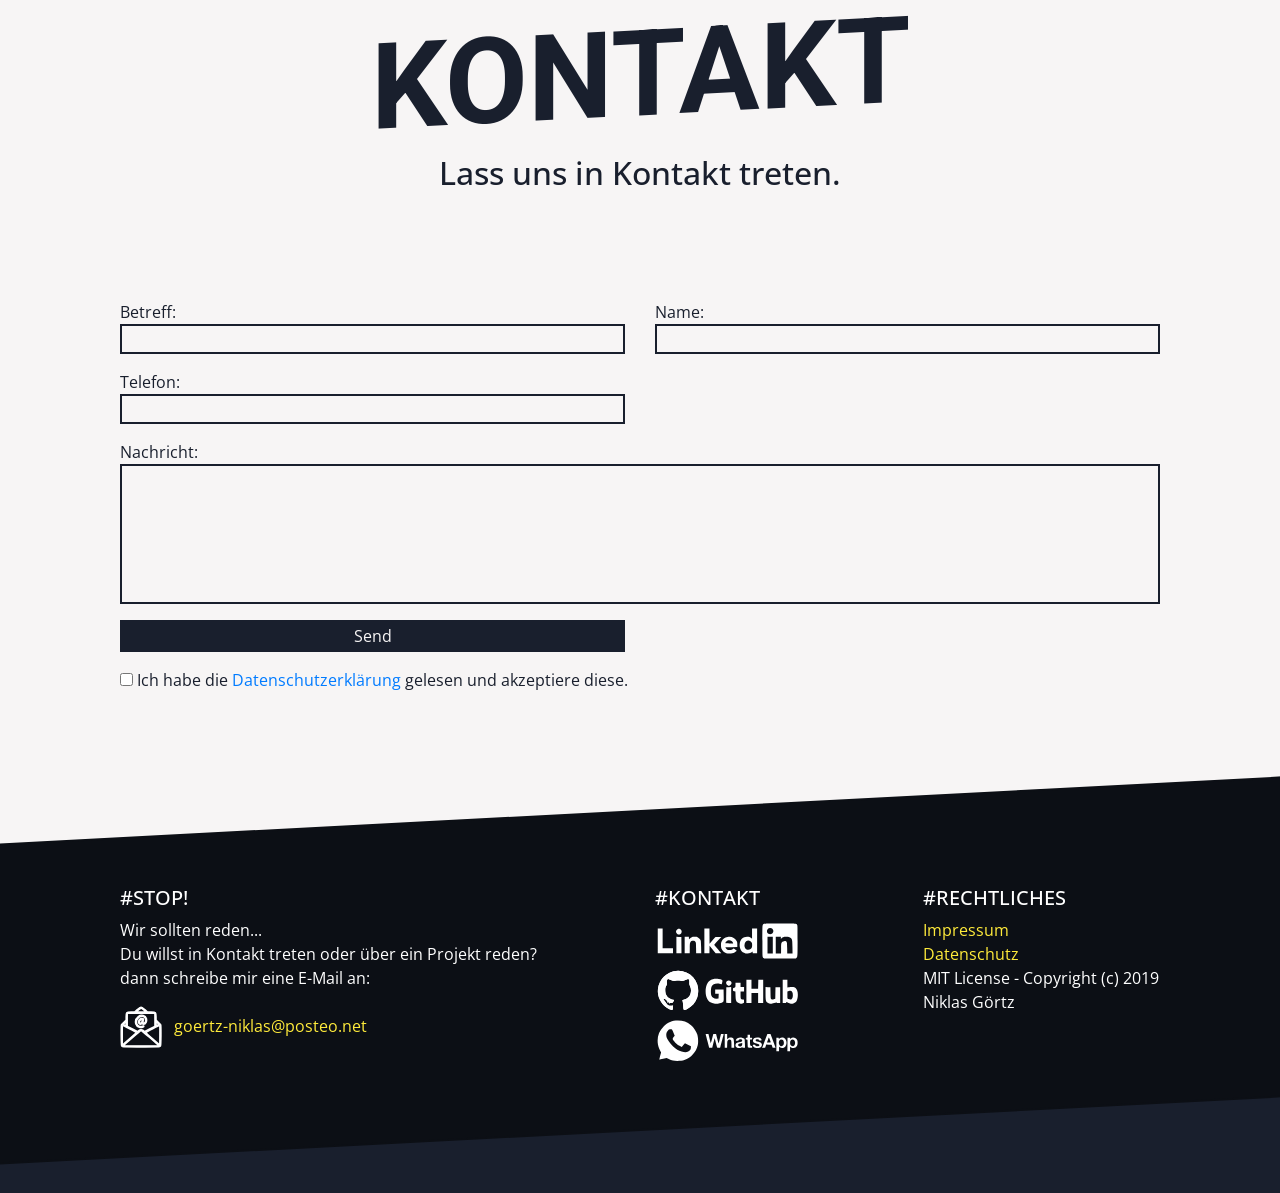
==== commit 8005fd7a: "added "show more" mobile btn for long texts & added footer logos" ====
--- a/index.html
+++ b/index.html
@@ -79,181 +79,7 @@
             <h2 class="text-center postTitle">Mein Leben in wichtigen Schritten.</h2>
           </div>
 
-          <div class="col-md-6">
-            <ul class="timeline">
-              <li>
-                <p>2019</p>
-                <p>
-                  Beginn der Erlernung der Programmiersprache Java.
-                </p>
-              </li>
-              <li>
-                <p>2016</p>
-                <p>
-                  Seit dem Q4 2016 arbeite ich als kaufmännischer Mitarbeiter in der IT-Abteilung von Sportwelt Scherer in Übach-Palenberg. Neben meinen Tätigkeiten konnte ich in dieser Zeit weitere Aufgaben umsetzen:
-                  <br><br>
-                  - Mitarbeit bei der Umsetzung der neuen Datenschutz-Grundverordnung. Erstellung eines Datenschutzkonzeptes und des Verzeichnisses von Verarbeitungstätigkeiten.
-                  - Optimierung der Kassiervorgänge über das plentymarkets POS-Modul.
-                  - Optimierung der Versandabwicklung über die Schnittstelle AX4.
-                  - Erstellung eines Mitarbeiterbeurteilungs-Systems.
-                  <br><br>
-                  Weitere Informationen zu meinem aktuellen Job findest du im <a href="#" >Zwischenzeugnis</a>.
-                </p>
-              </li>
-            </ul>
-          </div>
-
-          <div class="col-md-6">
-            <ul class="timeline">
-              <li>
-                <p>2014</p>
-                <p>
-                  Entwicklung einer Tauschbörse, bei der Kunden Artikel hochladen können und diese direkt oder zeitversetzt mit Hilfe einer Tauschwärhung tauschen. Erstellung des Online Marktplatzes mit dem Grid-System Bootstrap. Für die Bearbeitung wurde Gitkraken eingesetzt. Nähere Erlernung von Javascript.
-                </p>
-              </li>
-              <li>
-                <p>2013</p>
-                <p>
-                  Beginn meiner 3-jährigen Ausbildung zum Bürokaufmann bei der Firma Sodermanns Automobile GmbH. Neben allgemeinen Büro- und Verwaltungsaufgaben mit der Führung der monatlichen Umsatzstatistik beauftragt und verantwortlich für die Verwaltung und Optimierung der Onlinepräszenz.
-                </p>
-              </li>
-              <li>
-                <p>2011</p>
-                <p>
-                  Curabitur purus sem, malesuada eu luctus eget, suscipit sed turpis. Nam pellentesque felis vitae justo accumsan, sed semper nisi sollicitudin...
-                </p>
-              </li>
-            </ul>
-          </div>
-        </div>
-      </div>
-    </section>
-
-    <!-- JOBS -->
-    <section id="jobs">
-      <div class="container">
-        <div class="row">
-          <div class="col-12">
-            <p class="text-center preTitle">BERUFSERFAHRUNG</p>
-            <h1 class="text-center sectionTitle">BERUFE</h1>
-            <h2 class="text-center postTitle">Verteilung meiner Aufgaben.</h2>
-          </div>
-          <div class="col-6 text-center">
-            SPORTWELT SCHERER<br>
-            2,5 Jahre<br>
-            IT-Abteilung
-          </div>
-          <div class="col-6 text-center">
-            SODERMANNS AUTOMOBILE GMBH<br>
-            3 Jahre<br>
-            Ausbildung
-          </div>
-          <div class="col-12">
-            <div class="diagram"></div>
-          </div>
-        </div>
-      </div>
-    </section>
-
-    <section id="skills">
-        <div class="container">
-          <div class="row">
-  
-            <div class="col-12">
-              <p class="text-center preTitle">KNOW-HOW</p>
-              <h1 class="text-center sectionTitle">SKILLS</h1>
-            </div>
-  
-            <div class="col">
-              <div class="skill">
-                <p class="skillTag">JAVA</p>
-                <img class="skillImg" src="img/logos/java.png"><img>
-              </div>
-            </div>
-            <div class="col">
-              <div class="skill">
-                <p class="skillTag">JS / ES6</p>
-                <img class="skillImg" src="img/logos/js.png"><img>
-              </div>
-            </div>
-            <div class="col">
-              <div class="skill">
-                <p class="skillTag">HTML</p>
-                <img class="skillImg" src="img/logos/html.png"><img>
-              </div>
-            </div>
-            <div class="col">
-              <div class="skill">
-                <p class="skillTag">CSS</p>
-                <img class="skillImg" src="img/logos/css.png"><img>
-              </div>
-            </div>
-            <div class="col">
-              <div class="skill">
-                <p class="skillTag">PHP</p>
-                <img class="skillImg" src="img/logos/php.png"><img>
-              </div>
-            </div>
-            <div class="col">
-              <div class="skill">
-                <p class="skillTag">TWIG</p>
-                <img class="skillImg" src="img/logos/twig.png"><img>
-              </div>
-            </div>
-            <div class="col">
-              <div class="skill">
-                <p class="skillTag">RUBY</p>
-                <img class="skillImg" src="img/logos/ruby.png"><img>
-              </div>
-            </div>
-            <div class="col">
-              <div class="skill">
-                <p class="skillTag">PYTHON</p>
-                <img class="skillImg" src="img/logos/python.png"><img>
-              </div>
-            </div>
-            <div class="col">
-              <div class="skill">
-                <p class="skillTag">MONGODB</p>
-                <img class="skillImg" src="img/logos/mdb.png"><img>
-              </div>
-            </div>
-            <div class="col">
-                <div class="skill">
-                  <p class="skillTag">TINYDB</p>
-                  <img class="skillImg" src="img/logos/tdb.png"><img>
-                </div>
-              </div>
-            <div class="col">
-              <div class="skill">
-                <p class="skillTag">BOOTSTRAP</p>
-                <img class="skillImg" src="img/logos/bs.png"><img>
-              </div>
-            </div>
-            <div class="col">
-                <div class="skill">
-                  <p class="skillTag">NODEJS</p>
-                  <img class="skillImg" src="img/logos/node.png"><img>
-                </div>
-              </div>
-            <div class="col">
-              <div class="skill">
-                <p class="skillTag">JQUERY</p>
-                <img class="skillImg" src="img/logos/jq.png"><img>
-              </div>
-            </div>
-            <div class="col">
-              <div class="skill">
-                <p class="skillTag">GIT</p>
-                <img class="skillImg" src="img/logos/git.png"><img>
-              </div>
-            </div>
-  
-            <div class="col-12">
-              <p class="preTitle"></p>
-              <h2 class="text-center postTitle">Womit ich Erfahrung gesammelt habe.</h2>
-            </div>
-    
+          <div id="more1">
             <div class="col-md-6">
               <ul class="timeline">
                 <li>
@@ -272,18 +98,18 @@
                     - Optimierung der Versandabwicklung über die Schnittstelle AX4.
                     - Erstellung eines Mitarbeiterbeurteilungs-Systems.
                     <br><br>
-                    Weitere Informationen zu meinem aktuellen Job im Zwischenzeugnis.
+                    Weitere Informationen zu meinem aktuellen Job findest du im <a href="#" >Zwischenzeugnis</a>.
                   </p>
                 </li>
               </ul>
             </div>
-  
+
             <div class="col-md-6">
               <ul class="timeline">
                 <li>
                   <p>2014</p>
                   <p>
-                      Entwicklung einer Tauschbörse, bei der Kunden Artikel hochladen können und diese direkt oder zeitversetzt mit Hilfe einer Tauschwärhung tauschen. Erstellung des Online Marktplatzes mit dem Grid-System Bootstrap. Für die Bearbeitung wurde Gitkraken eingesetzt. Nähere Erlernung von Javascript.
+                    Entwicklung einer Tauschbörse, bei der Kunden Artikel hochladen können und diese direkt oder zeitversetzt mit Hilfe einer Tauschwärhung tauschen. Erstellung des Online Marktplatzes mit dem Grid-System Bootstrap. Für die Bearbeitung wurde Gitkraken eingesetzt. Nähere Erlernung von Javascript.
                   </p>
                 </li>
                 <li>
@@ -302,7 +128,204 @@
             </div>
           </div>
         </div>
+
+        <div class="col-12 text-center">
+            <div id="dots1"></div>
+            <div class="moreBtn1" onclick="more()" id="myBtn1">Zeig mir mehr!</div>
+        </div>
+
+      </div>
+    </section>
+
+    <!-- JOBS -->
+    <section id="jobs">
+      <div class="container">
+        <div class="row">
+          <div class="col-12">
+            <p class="text-center preTitle">BERUFSERFAHRUNG</p>
+            <h1 class="text-center sectionTitle">BERUFE</h1>
+            <h2 class="text-center postTitle">Verteilung meiner Aufgaben.</h2>
+          </div>
+          <div class="col-6 text-center">
+            SPORTWELT SCHERER<br>
+            2,5 Jahre<br>
+            IT-Abteilung
+          </div>
+          <div class="col-6 text-center">
+            SODERMANNS AUTOMOBILE GMBH<br>
+            3 Jahre<br>
+            Ausbildung
+          </div>
+          <div class="col-12">
+            <div class="diagram"></div>
+          </div>
+        </div>
+      </div>
+    </section>
+
+    <section id="skills">
+        <div class="container">
+          <div class="row">
+  
+            <div class="col-12">
+              <p class="text-center preTitle">KNOW-HOW</p>
+              <h1 class="text-center sectionTitle">SKILLS</h1>
+            </div>
+  
+            <div class="col">
+              <div class="skill">
+                <p class="skillTag">JAVA</p>
+                <img class="skillImg" src="img/logos/java.png"><img>
+              </div>
+            </div>
+            <div class="col">
+              <div class="skill">
+                <p class="skillTag">JS / ES6</p>
+                <img class="skillImg" src="img/logos/js.png"><img>
+              </div>
+            </div>
+            <div class="col">
+              <div class="skill">
+                <p class="skillTag">HTML</p>
+                <img class="skillImg" src="img/logos/html.png"><img>
+              </div>
+            </div>
+            <div class="col">
+              <div class="skill">
+                <p class="skillTag">CSS</p>
+                <img class="skillImg" src="img/logos/css.png"><img>
+              </div>
+            </div>
+            <div class="col">
+              <div class="skill">
+                <p class="skillTag">PHP</p>
+                <img class="skillImg" src="img/logos/php.png"><img>
+              </div>
+            </div>
+            <div class="col">
+              <div class="skill">
+                <p class="skillTag">TWIG</p>
+                <img class="skillImg" src="img/logos/twig.png"><img>
+              </div>
+            </div>
+            <div class="col">
+              <div class="skill">
+                <p class="skillTag">RUBY</p>
+                <img class="skillImg" src="img/logos/ruby.png"><img>
+              </div>
+            </div>
+            <div class="col">
+              <div class="skill">
+                <p class="skillTag">PYTHON</p>
+                <img class="skillImg" src="img/logos/python.png"><img>
+              </div>
+            </div>
+            <div class="col">
+              <div class="skill">
+                <p class="skillTag">MONGODB</p>
+                <img class="skillImg" src="img/logos/mdb.png"><img>
+              </div>
+            </div>
+            <div class="col">
+                <div class="skill">
+                  <p class="skillTag">TINYDB</p>
+                  <img class="skillImg" src="img/logos/tdb.png"><img>
+                </div>
+              </div>
+            <div class="col">
+              <div class="skill">
+                <p class="skillTag">BOOTSTRAP</p>
+                <img class="skillImg" src="img/logos/bs.png"><img>
+              </div>
+            </div>
+            <div class="col">
+                <div class="skill">
+                  <p class="skillTag">NODEJS</p>
+                  <img class="skillImg" src="img/logos/node.png"><img>
+                </div>
+              </div>
+            <div class="col">
+              <div class="skill">
+                <p class="skillTag">JQUERY</p>
+                <img class="skillImg" src="img/logos/jq.png"><img>
+              </div>
+            </div>
+            <div class="col">
+              <div class="skill">
+                <p class="skillTag">GIT</p>
+                <img class="skillImg" src="img/logos/git.png"><img>
+              </div>
+            </div>
+  
+            <div class="col-12">
+              <p class="preTitle"></p>
+              <h2 class="text-center postTitle">Womit ich Erfahrung gesammelt habe.</h2>
+            </div>
+    
+            
+            <div id="more2">
+              <div class="col-md-6">
+                <ul class="timeline">
+                  <li>
+                    <p>2019</p>
+                    <p>
+                      Beginn der Erlernung der Programmiersprache Java.
+                    </p>
+                  </li>
+                  <li>
+                    <p>2016</p>
+                    <p>
+                      Seit dem Q4 2016 arbeite ich als kaufmännischer Mitarbeiter
+
+                        in der IT-Abteilung von Sportwelt Scherer in Übach-Palenberg. Neben meinen Tätigkeiten konnte ich in dieser Zeit weitere Aufgaben umsetzen:
+                        <br><br>
+                        - Mitarbeit bei der Umsetzung der neuen Datenschutz-Grundverordnung. Erstellung eines Datenschutzkonzeptes und des Verzeichnisses von Verarbeitungstätigkeiten.
+                        - Optimierung der Kassiervorgänge über das plentymarkets POS-Modul.
+                        - Optimierung der Versandabwicklung über die Schnittstelle AX4.
+                        - Erstellung eines Mitarbeiterbeurteilungs-Systems.
+                        <br><br>
+                        Weitere Informationen zu meinem aktuellen Job im Zwischenzeugnis.
+                      </p>
+                  </li>
+                </ul>
+              </div>
+              
+    
+              <div class="col-md-6">
+               
+                <ul class="timeline">
+                  <li>
+                    <p>2014</p>
+                    <p>
+                        Entwicklung einer Tauschbörse, bei der Kunden Artikel hochladen können und diese direkt oder zeitversetzt mit Hilfe einer Tauschwärhung tauschen. Erstellung des Online Marktplatzes mit dem Grid-System Bootstrap. Für die Bearbeitung wurde Gitkraken eingesetzt. Nähere Erlernung von Javascript.
+                      </p>
+                  </li>
+                  <li>
+                    <p>2013</p>
+                    <p>
+                      Beginn meiner 3-jährigen Ausbildung zum Bürokaufmann bei der Firma Sodermanns Automobile GmbH. Neben allgemeinen Büro- und Verwaltungsaufgaben mit der Führung der monatlichen Umsatzstatistik beauftragt und verantwortlich für die Verwaltung und Optimierung der Onlinepräszenz.
+                    </p>
+                  </li>
+                  <li>
+                    <p>2011</p>
+                    <p>
+                      Curabitur purus sem, malesuada eu luctus eget, suscipit sed turpis. Nam pellentesque felis vitae justo accumsan, sed semper nisi sollicitudin...
+                    </p>
+                  </li>
+                </ul>
+              </div>
+            </div> 
+
+            <div class="col-12 text-center">
+                <div id="dots2"></div>
+                <div class="moreBtn2" onclick="more()" id="myBtn2">Zeig mir mehr!</div>
+            </div>
+
+          </div>
+        </div>
       </section>
+
+      
 
     <!-- ACTIVITIES -->
     <section id="activities">
@@ -407,9 +430,12 @@
               <p>Wir sollten reden...<br>
                 Du willst in Kontakt treten oder über ein Projekt reden?
                 <br>
-                dann schreibe mir eine E-Mail an <br>
-                <a href="#">goertz-niklas@posteo.net</a><br>  
-                <p>MIT License - Copyright (c) 2019 Niklas Görtz</p> 
+                dann schreibe mir eine E-Mail an:<br>
+                <a href="#">
+                  <div class="email">
+                    <span>goertz-niklas@posteo.net</span>
+                  </div>
+                </a>
               </p>
             </div>
             <hr class="clearfix w-100 d-md-none pb-3">
@@ -417,13 +443,19 @@
               <h5 class="text-uppercase">#KONTAKT</h5>
               <ul class="list-unstyled">
                 <li>
-                  <a href="#!">+49 15221300442</a>
-                </li>
-                <li>
-                  <a href="#!">Linkedin</a>
-                </li>
-                <li>
-                  <a href="#!">GitHub</a>
+                  <a href="https://de.linkedin.com/">
+                    <div class="linkedin"></div>
+                  </a>
+                </li>
+                <li>
+                  <a href="https://github.com/dooflesdoodles/">
+                    <div class="github"></div>
+                  </a>
+                </li>
+                <li>
+                  <a href="tel:+4915221300442">
+                    <div class="whatsapp"></div>
+                  </a>
                 </li>
               </ul>
             </div>
@@ -436,6 +468,9 @@
                 <li>
                   <a href="#!">Datenschutz</a>
                 </li>
+                <li> 
+                  <p>MIT License - Copyright (c) 2019 Niklas Görtz</p> 
+                </li>
               </ul>
             </div>
           </div>     
--- a/css/custom.css
+++ b/css/custom.css
@@ -3,6 +3,56 @@
 body {
 	font-family: 'Open Sans', sans-serif; 
 	background:#191f2d; 
+}
+
+#more1, #more2 {
+	display: none;
+}
+
+.email{
+    background-image: url(../img/logos/email.svg);
+    background-repeat: no-repeat;
+    height: 45px;
+    padding-left: 54px;
+    padding-top: 8px;
+    width: 100%;
+}
+
+.linkedin, .github, .whatsapp{
+	margin-bottom:5px;
+	height: 45px;
+    width: 148px;
+}
+
+.linkedin{
+	background-image: url(../img/logos/getInTouch.svg);
+    background-position: -1px -1px;
+}
+
+.github{
+	background-image: url(../img/logos/getInTouch.svg);
+    background-position: -1px 95px;
+}
+
+.whatsapp{
+	background-image: url(../img/logos/getInTouch.svg);
+    background-position: -1px 46px;
+}
+
+.moreBtn1{
+	border: 0;
+    background: #ff7f27;
+    color: white;
+	text-align: center;
+	margin-top: 50px;
+}
+
+.moreBtn2{
+	border: 0;
+    background: #FFEB3B;
+    color: #000000;
+	text-align: center;
+	margin-top: 50px;
 }
 
 section {
@@ -358,42 +408,8 @@
 }
 
 #footer a{
-	color: #808080;
+	color: #FFEB3B;
 }	
-
-/*MEDIA*/
-
-@media (max-width: 353px){
-	.col-md-6{
-		padding-left: 0px;
-		padding-right: 15px;
-	}
-
-	.container{
-		padding-left:20px!important;
-		padding-right:20px!important;
-	}
-
-	ul.timeline>li {
-		padding-left: 5px!important;
-	}
-
-	.sectionTitle {
-		font-size: 37px!important;
-	}
-
-	.docBtn {
-		border:0!important;
-		border: 3px solid white!important;
-		padding: 0!important;
-		padding-bottom: 3px!important;
-	}
-
-	.col{
-		padding-left: 0px;
-		padding-right: 0px;
-	}
-}
 
 .diagram{
     background-image: url(../img/diagram.png);
@@ -406,30 +422,88 @@
     background-position-y: 50px;
 }
 
-/* X-Small devices (portrait phones, 576px and less)*/
-@media (max-width: 576px) {
-
-	ul.timeline>li {
-		padding-left: 5px!important;
-	}
+
+/*MEDIA*/
+
+@media (max-width: 353px){
+	.col-md-6{
+		padding-left: 5px;
+		padding-right: 5px;
+	}
+
 	.container{
 		padding-left:20px!important;
 		padding-right:20px!important;
 	}
 
-	.col-md-6{
-		padding-left: 0px;
-		padding-right: 15px;
+	ul.timeline>li {
+		padding-left: 5px!important;
 	}
 
 	.sectionTitle {
-		font-size: 44px;
+		font-size: 37px!important;
+	}
+
+	.docBtn {
+		border:0!important;
+		border: 3px solid white!important;
+		padding: 0!important;
+		padding-bottom: 3px!important;
 	}
 
 	.col{
 		padding-left: 0px;
 		padding-right: 0px;
 	}
+
+	.linkedin, .github, .whatsapp {
+		margin: 5 auto!important;
+	}
+
+	.email {
+		background-image: url(../img/logos/email.svg);
+		background-repeat: no-repeat;
+		height: 45px;
+		padding-left: 4px;
+		padding-top: 8px;
+		width: 100%;
+	}
+}
+
+/* X-Small devices (portrait phones, 576px and less)*/
+@media (max-width: 576px) {
+
+	ul.timeline>li {
+		padding-left: 5px!important;
+	}
+	.container{
+		padding-left:20px!important;
+		padding-right:20px!important;
+	}
+
+	.col-md-6{
+		padding-left: 5px;
+		padding-right: 5px;
+	}
+
+	.sectionTitle {
+		font-size: 44px;
+	}
+
+	.col{
+		padding-left: 0px;
+		padding-right: 0px;
+	}
+
+	.email {
+		background-image: url(../img/logos/email.svg);
+		background-repeat: no-repeat;
+		height: 45px;
+		padding-left: 4px;
+		padding-top: 8px;
+		width: 100%;
+	}
+
 }
 
 /* Small devices (landscape phones, 576px and up)*/
@@ -437,6 +511,14 @@
 	.sectionTitle {
 		font-size: 80px;
 	}
+
+	#more1, #more2 {
+		display: flex;
+	}
+
+	#dots1, #myBtn1, #dots2, #myBtn2{
+		display:none;
+	}
 }
 
 
@@ -446,6 +528,14 @@
 		font-size: 80px;
 	}
 
+	#more1, #more2 {
+		display: flex;
+	}
+
+	#dots1, #myBtn1, #dots2, #myBtn2{
+		display:none;
+	}
+
 }
 
 /* Large devices (desktops, 992px and up)*/
@@ -453,12 +543,28 @@
 	.sectionTitle {
 		font-size: 100px;
 	}
+
+	#more1, #more2 {
+		display: flex;
+	}
+
+	#dots1, #myBtn1, #dots2, #myBtn2{
+		display:none;
+	}
 }
 
 /* Extra large devices (large desktops, 1200px and up)*/
 @media (min-width: 1200px) {
 	.sectionTitle {
 		font-size: 120px;
+	}
+
+	#more1, #more2 {
+		display: flex;
+	}
+
+	#dots1, #myBtn1, #dots2, #myBtn2{
+		display:none;
 	}
 }
 
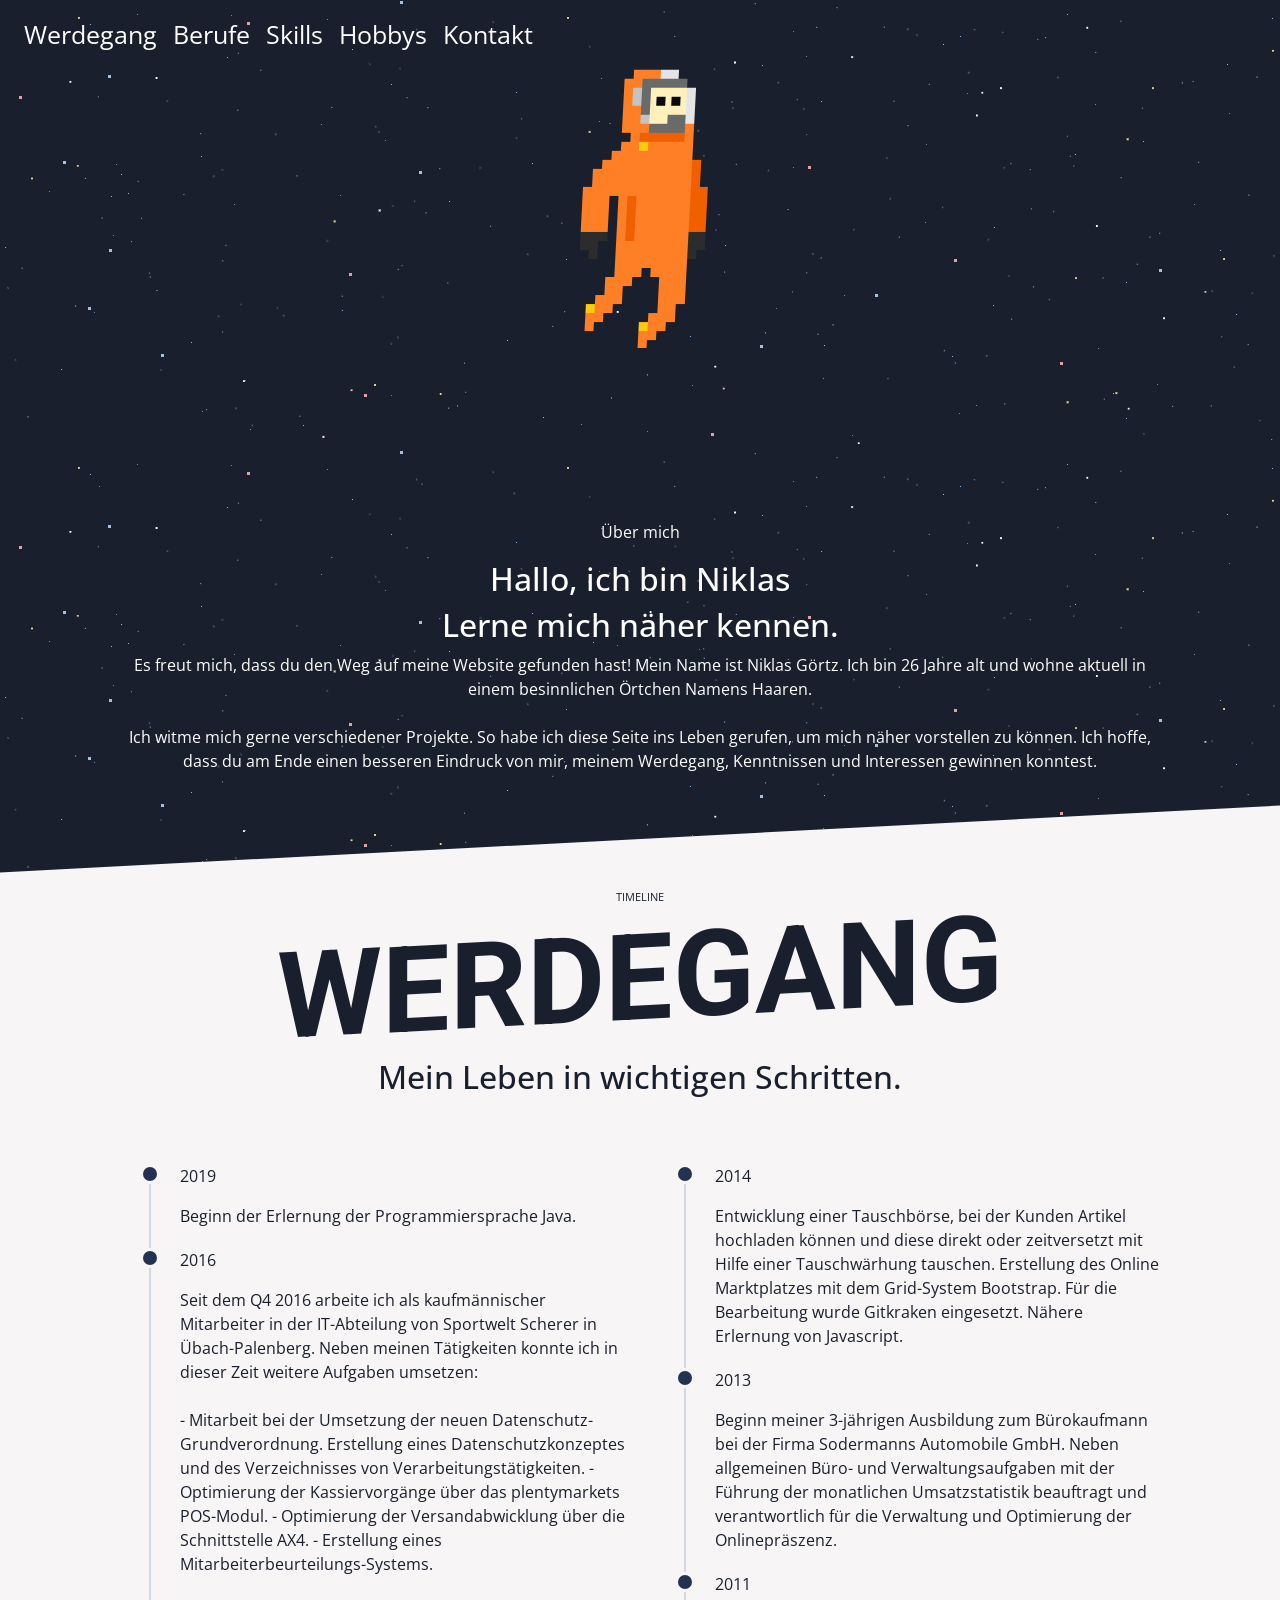
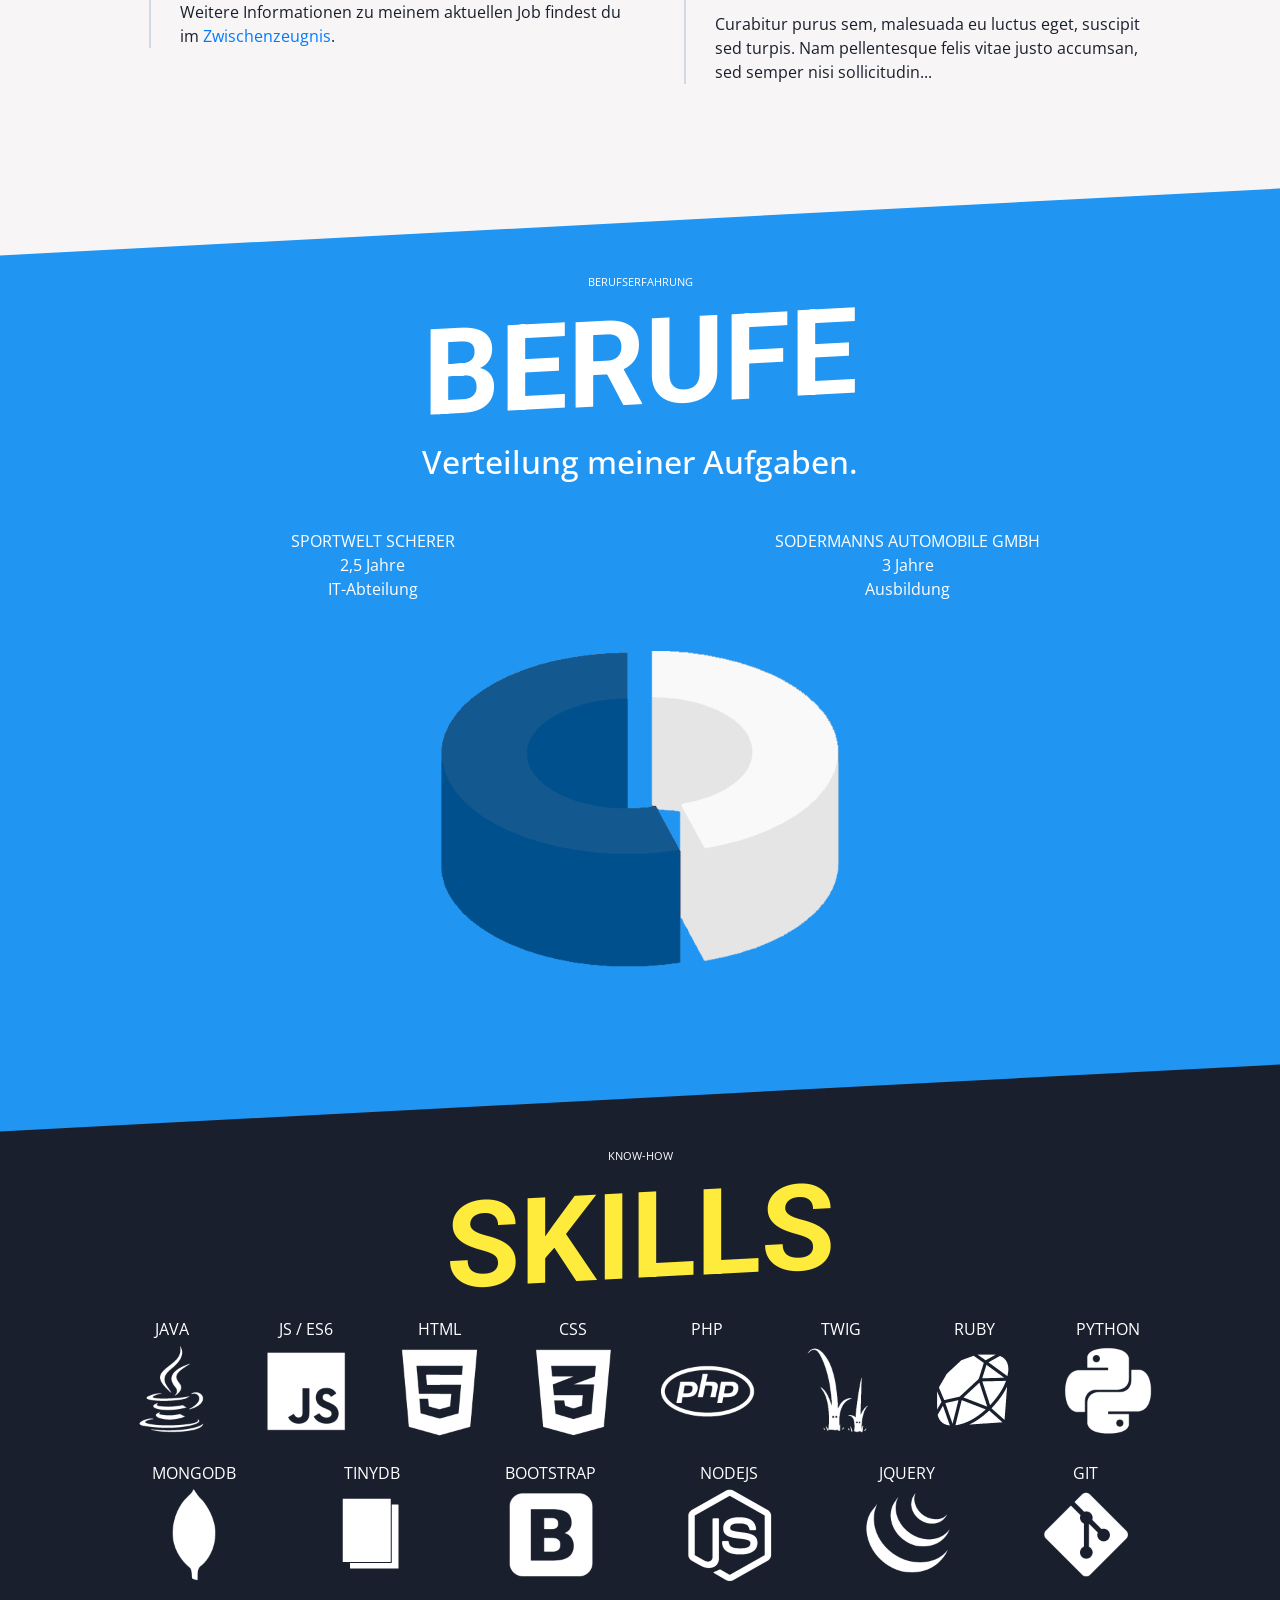
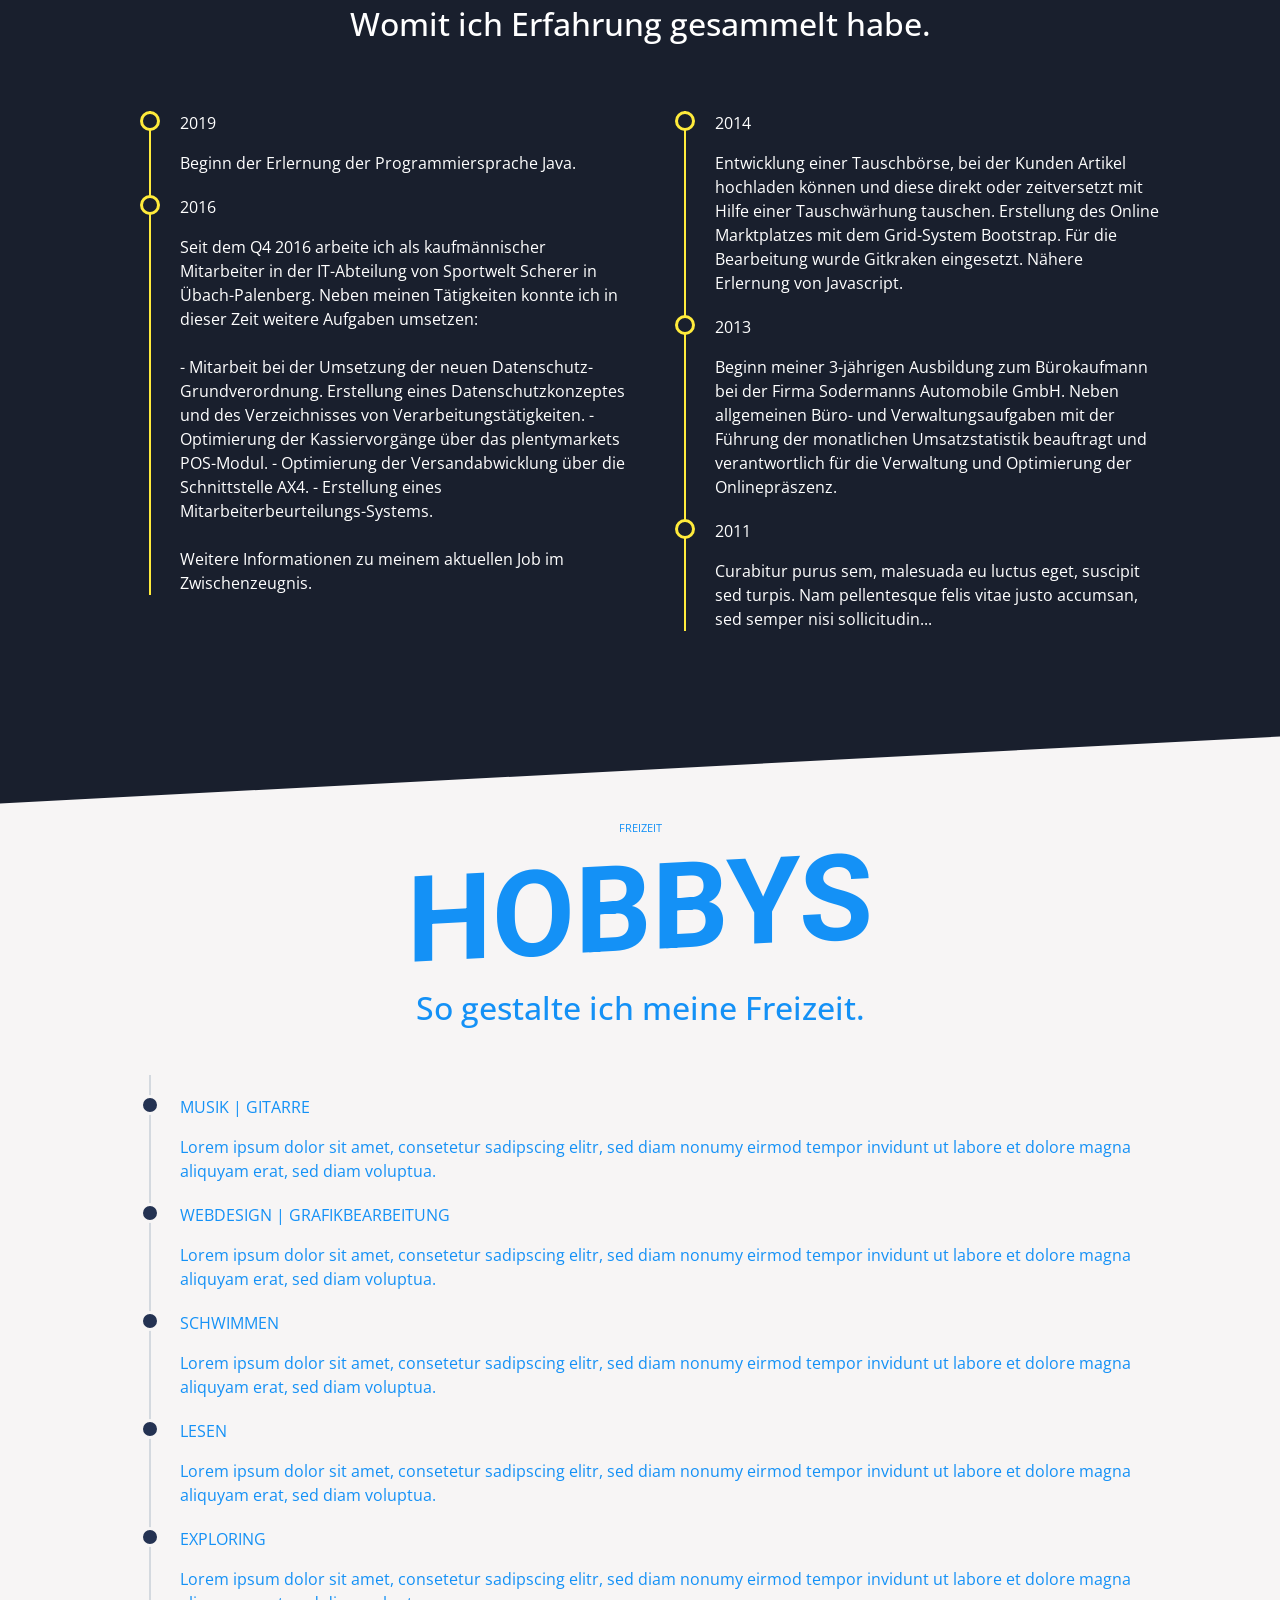
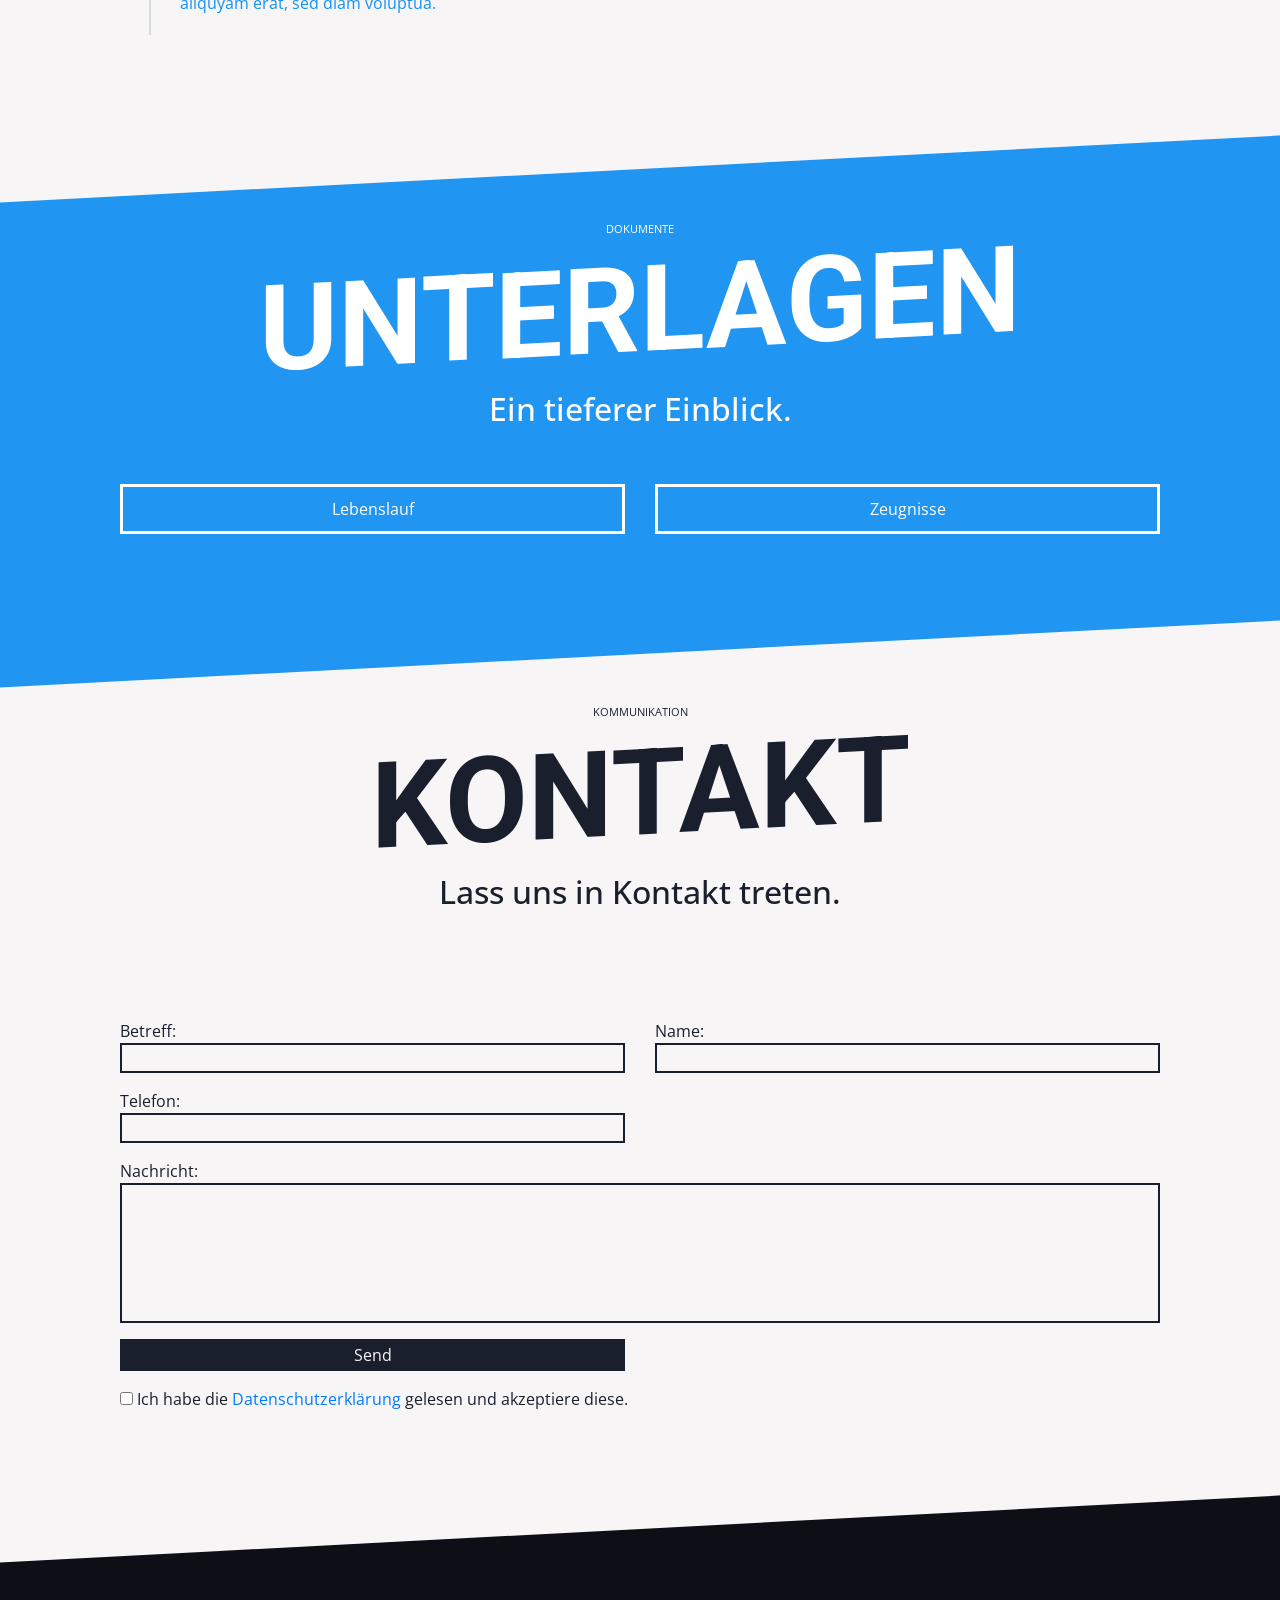
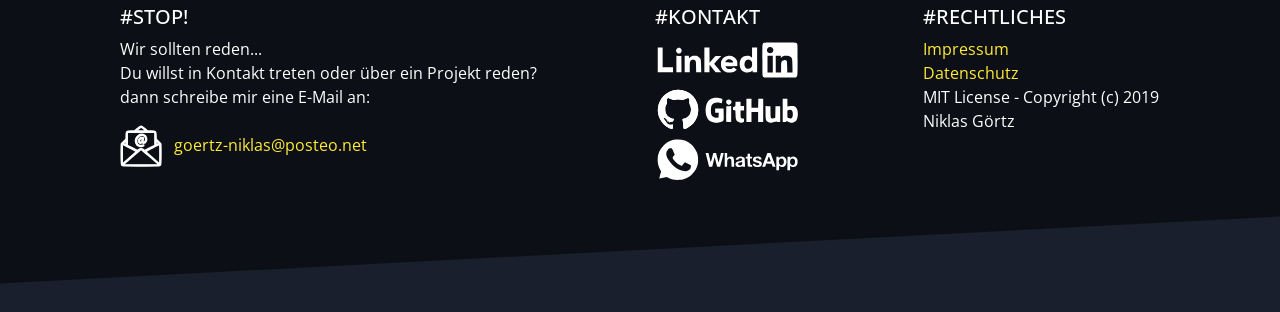
==== commit e17f43ed: "added hobby section w/ responsive design minor general fixes" ====
--- a/index.html
+++ b/index.html
@@ -77,6 +77,7 @@
             <p class="text-center preTitle">TIMELINE</p>
             <h1 class="text-center sectionTitle">WERDEGANG</h1>
             <h2 class="text-center postTitle">Mein Leben in wichtigen Schritten.</h2>
+            <div class="mt-5"></div>
           </div>
 
           <div id="more1">
@@ -145,6 +146,7 @@
             <p class="text-center preTitle">BERUFSERFAHRUNG</p>
             <h1 class="text-center sectionTitle">BERUFE</h1>
             <h2 class="text-center postTitle">Verteilung meiner Aufgaben.</h2>
+            <div class="mt-5"></div>
           </div>
           <div class="col-6 text-center">
             SPORTWELT SCHERER<br>
@@ -260,6 +262,7 @@
             <div class="col-12">
               <p class="preTitle"></p>
               <h2 class="text-center postTitle">Womit ich Erfahrung gesammelt habe.</h2>
+              <div class="mt-5"></div>
             </div>
     
             
@@ -335,7 +338,50 @@
             <p class="text-center preTitle">FREIZEIT</p>
             <h1 class="text-center sectionTitle">HOBBYS</h1>
             <h2 class="text-center postTitle">So gestalte ich meine Freizeit.</h2>
-          </div>
+            <div class="mt-5"></div>
+
+
+            <div id="more3">
+              <ul class="timeline">
+                <li>
+                  <p>MUSIK | GITARRE</p>
+                  <p>
+                      Lorem ipsum dolor sit amet, consetetur sadipscing elitr, sed diam nonumy eirmod tempor invidunt ut labore et dolore magna aliquyam erat, sed diam voluptua.
+                  </p>
+                </li>
+                <li>
+                  <p>WEBDESIGN | GRAFIKBEARBEITUNG</p>
+                  <p>
+                      Lorem ipsum dolor sit amet, consetetur sadipscing elitr, sed diam nonumy eirmod tempor invidunt ut labore et dolore magna aliquyam erat, sed diam voluptua.
+                  </p>
+                </li>
+                <li>
+                  <p>SCHWIMMEN</p>
+                  <p>
+                      Lorem ipsum dolor sit amet, consetetur sadipscing elitr, sed diam nonumy eirmod tempor invidunt ut labore et dolore magna aliquyam erat, sed diam voluptua.
+                  </p>
+                </li>
+                <li>
+                  <p>LESEN</p>
+                  <p>
+                      Lorem ipsum dolor sit amet, consetetur sadipscing elitr, sed diam nonumy eirmod tempor invidunt ut labore et dolore magna aliquyam erat, sed diam voluptua.
+                  </p>
+                </li>
+                <li>
+                  <p>EXPLORING</p>
+                  <p>
+                      Lorem ipsum dolor sit amet, consetetur sadipscing elitr, sed diam nonumy eirmod tempor invidunt ut labore et dolore magna aliquyam erat, sed diam voluptua.
+                  </p>
+                </li>
+              </ul>
+            </div>
+          </div>
+
+          <div class="col-12 text-center">
+              <div id="dots3"></div>
+              <div class="moreBtn3" onclick="more()" id="myBtn3">Zeig mir mehr!</div>
+          </div>
+
         </div>
       </div>
     </section>
@@ -348,9 +394,10 @@
             <p class="text-center preTitle">DOKUMENTE</p>
             <h1 class="text-center sectionTitle">UNTERLAGEN</h1>
             <h2 class="text-center postTitle">Ein tieferer Einblick.</h2>
-          </div>
-        </div>
-        <div class="row" style="margin-top:50px">
+            
+          </div>
+        </div>
+        <div class="row mt-5">
           <div class="col-6">
             <a href="#">
               <div class="docBtn">
--- a/css/custom.css
+++ b/css/custom.css
@@ -5,7 +5,18 @@
 	background:#191f2d; 
 }
 
-#more1, #more2 {
+.back-to-top {
+    background: #f7f5f57a;
+    position: fixed;
+    bottom: 20px;
+    right: 20px;
+    padding: 1em;
+    color: white!important;
+    text-decoration: none!important;
+    text-shadow: 0px 0px 10px black;
+}
+
+#more1, #more2, #more3 {
 	display: none;
 }
 
@@ -51,6 +62,14 @@
 	border: 0;
     background: #FFEB3B;
     color: #000000;
+	text-align: center;
+	margin-top: 50px;
+}
+
+.moreBtn3{
+	border: 0;
+    background: #ff7f27;
+    color: white;
 	text-align: center;
 	margin-top: 50px;
 }
@@ -426,10 +445,12 @@
 /*MEDIA*/
 
 @media (max-width: 353px){
-	.col-md-6{
+	.col-md-6, .col-12, .col-6{
 		padding-left: 5px;
 		padding-right: 5px;
 	}
+
+	
 
 	.container{
 		padding-left:20px!important;
@@ -481,7 +502,7 @@
 		padding-right:20px!important;
 	}
 
-	.col-md-6{
+	.col-md-6, .col-12, .col-6{
 		padding-left: 5px;
 		padding-right: 5px;
 	}
@@ -512,11 +533,11 @@
 		font-size: 80px;
 	}
 
-	#more1, #more2 {
+	#more1, #more2, #more3 {
 		display: flex;
 	}
 
-	#dots1, #myBtn1, #dots2, #myBtn2{
+	#dots1, #myBtn1, #dots2, #myBtn2, #dots3, #myBtn3{
 		display:none;
 	}
 }
@@ -528,11 +549,11 @@
 		font-size: 80px;
 	}
 
-	#more1, #more2 {
+	#more1, #more2, #more3 {
 		display: flex;
 	}
 
-	#dots1, #myBtn1, #dots2, #myBtn2{
+	#dots1, #myBtn1, #dots2, #myBtn2, #dots3, #myBtn3{
 		display:none;
 	}
 
@@ -544,11 +565,11 @@
 		font-size: 100px;
 	}
 
-	#more1, #more2 {
+	#more1, #more2, #more3 {
 		display: flex;
 	}
 
-	#dots1, #myBtn1, #dots2, #myBtn2{
+	#dots1, #myBtn1, #dots2, #myBtn2, #dots3, #myBtn3{
 		display:none;
 	}
 }
@@ -559,11 +580,11 @@
 		font-size: 120px;
 	}
 
-	#more1, #more2 {
+	#more1, #more2, #more3 {
 		display: flex;
 	}
 
-	#dots1, #myBtn1, #dots2, #myBtn2{
+	#dots1, #myBtn1, #dots2, #myBtn2, #dots3, #myBtn3{
 		display:none;
 	}
 }
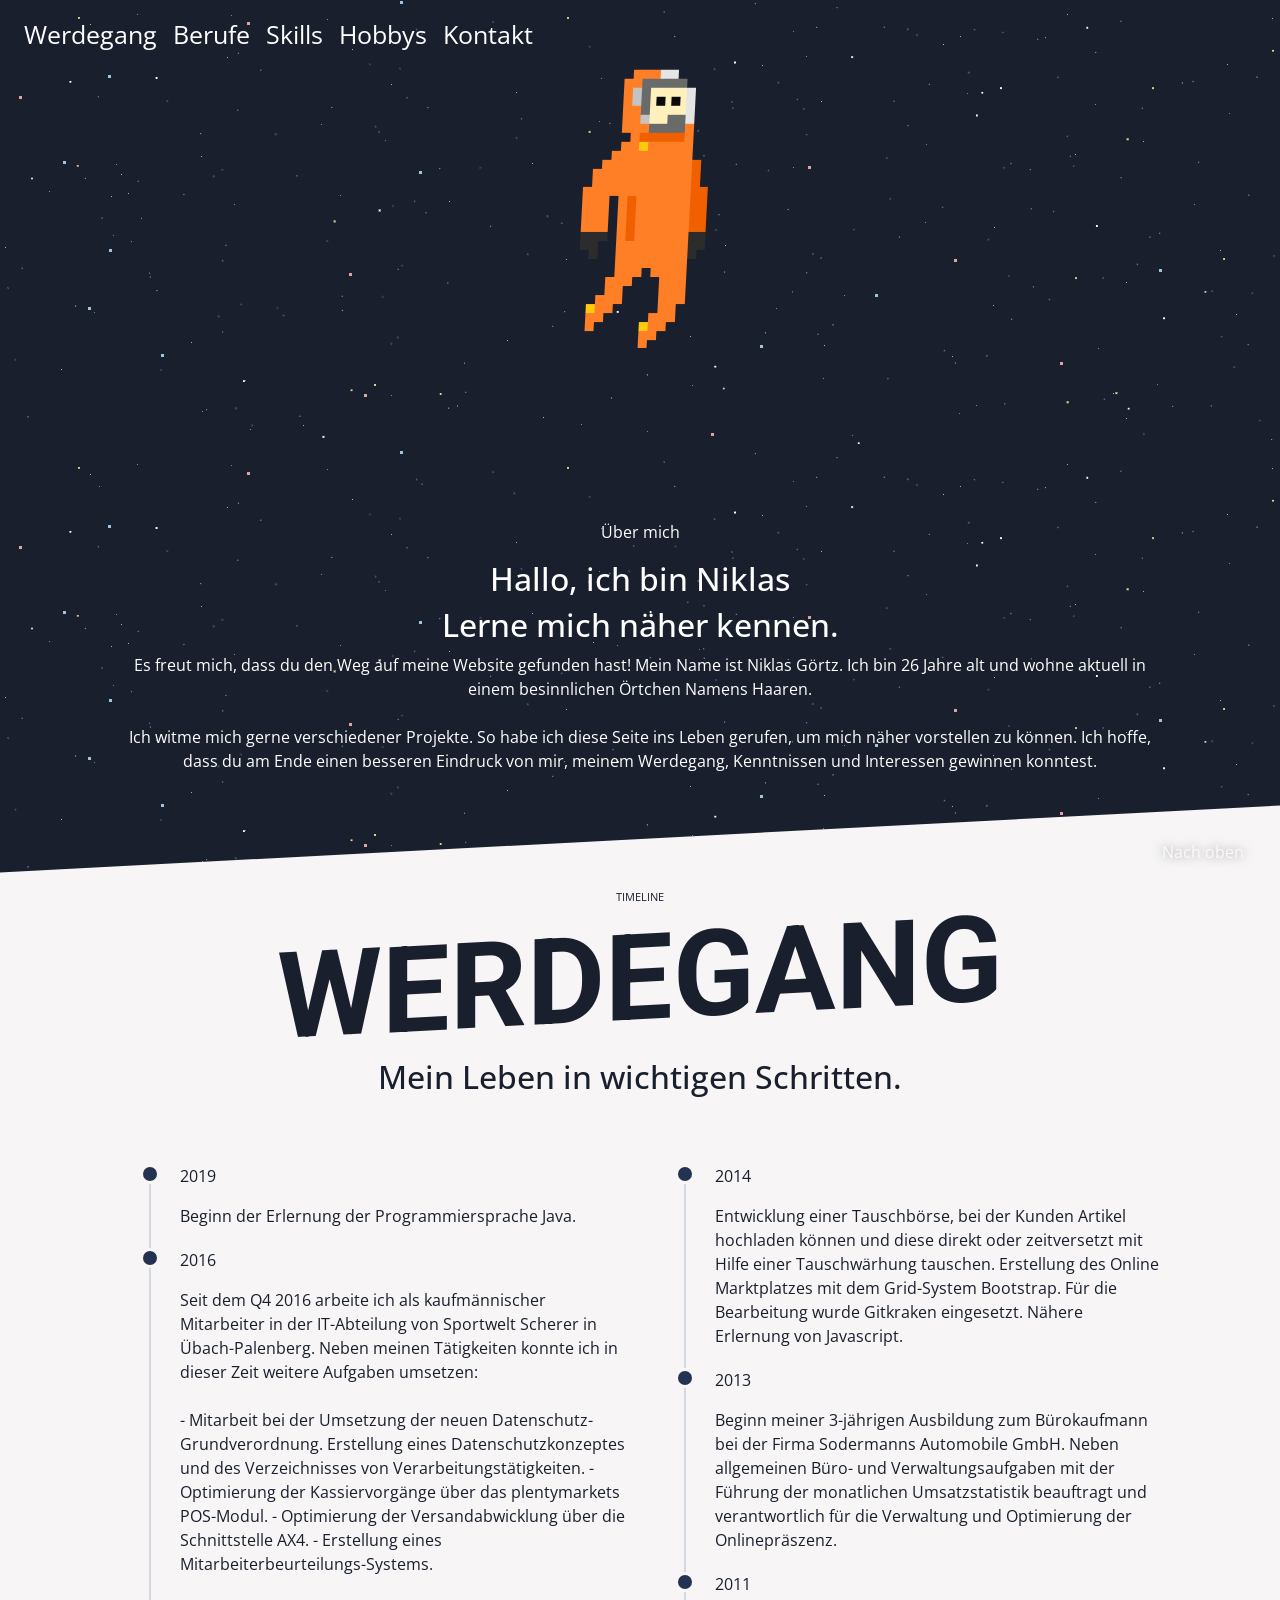
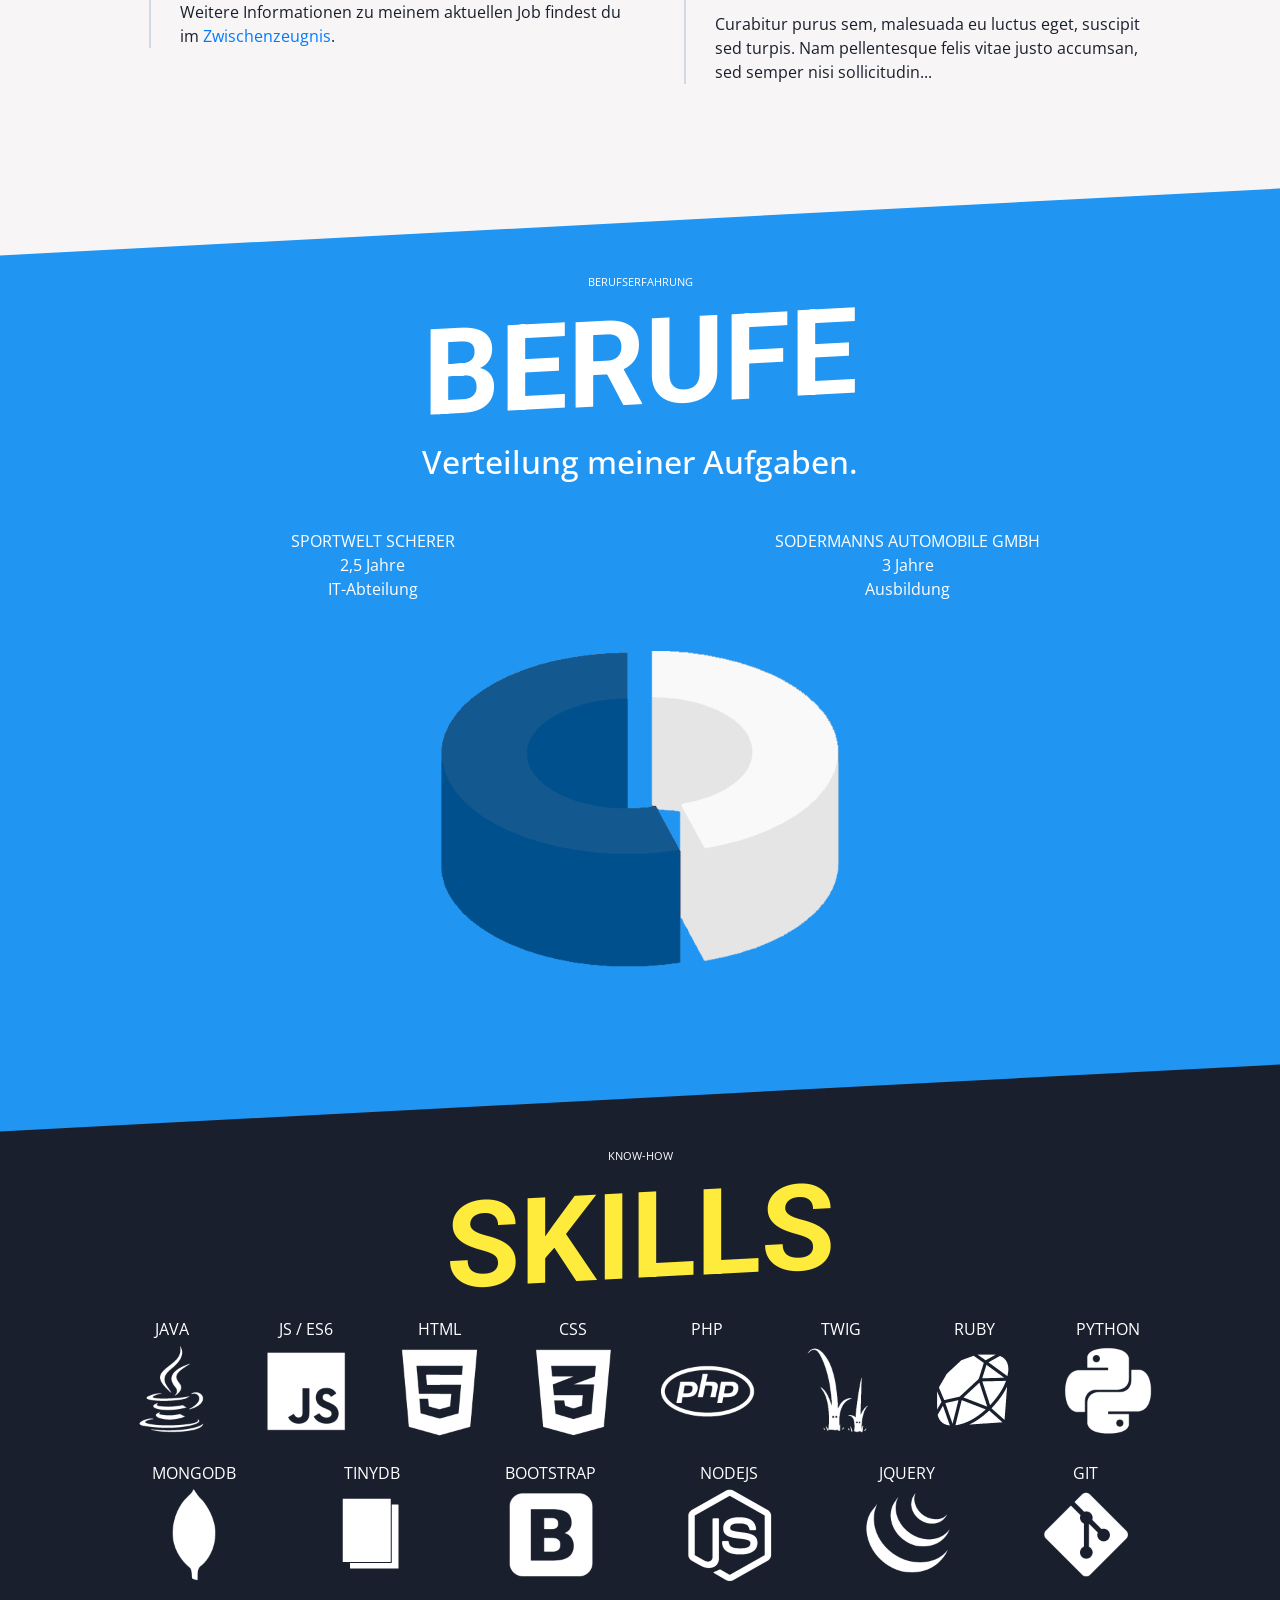
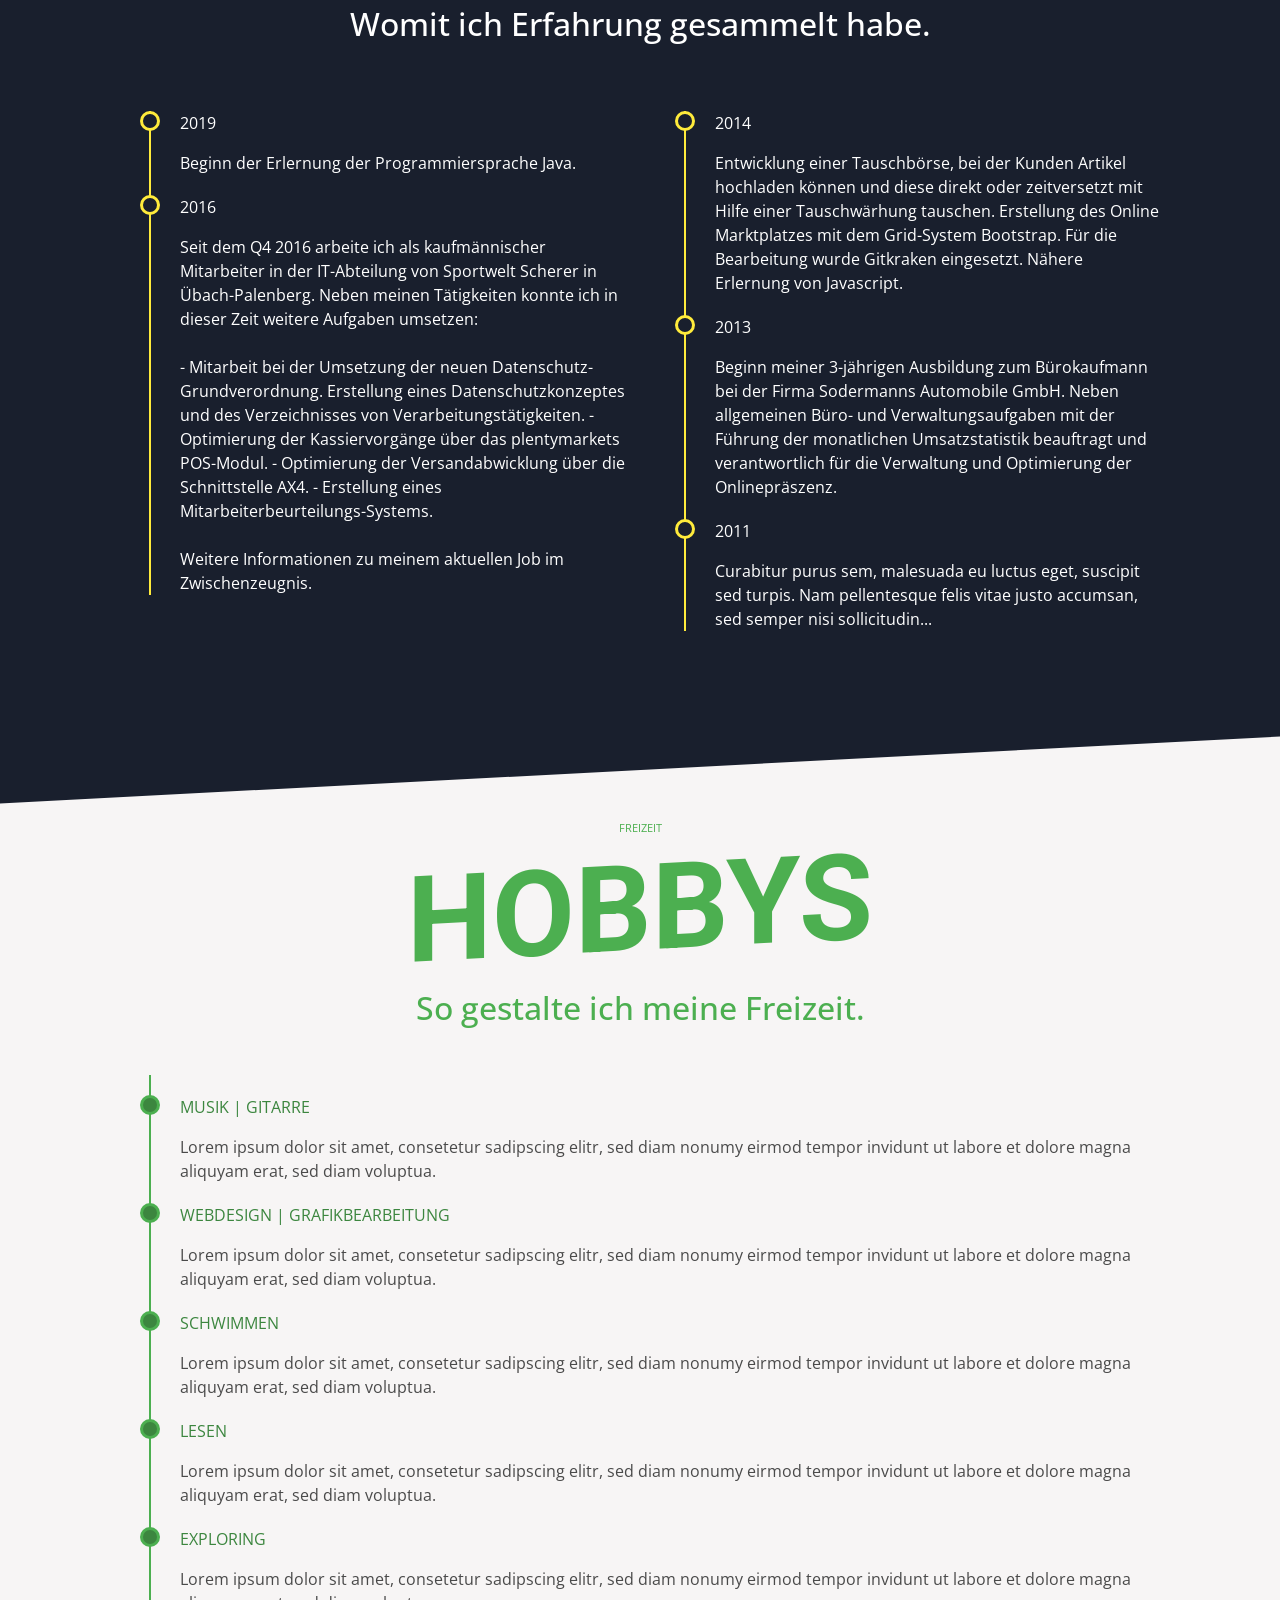
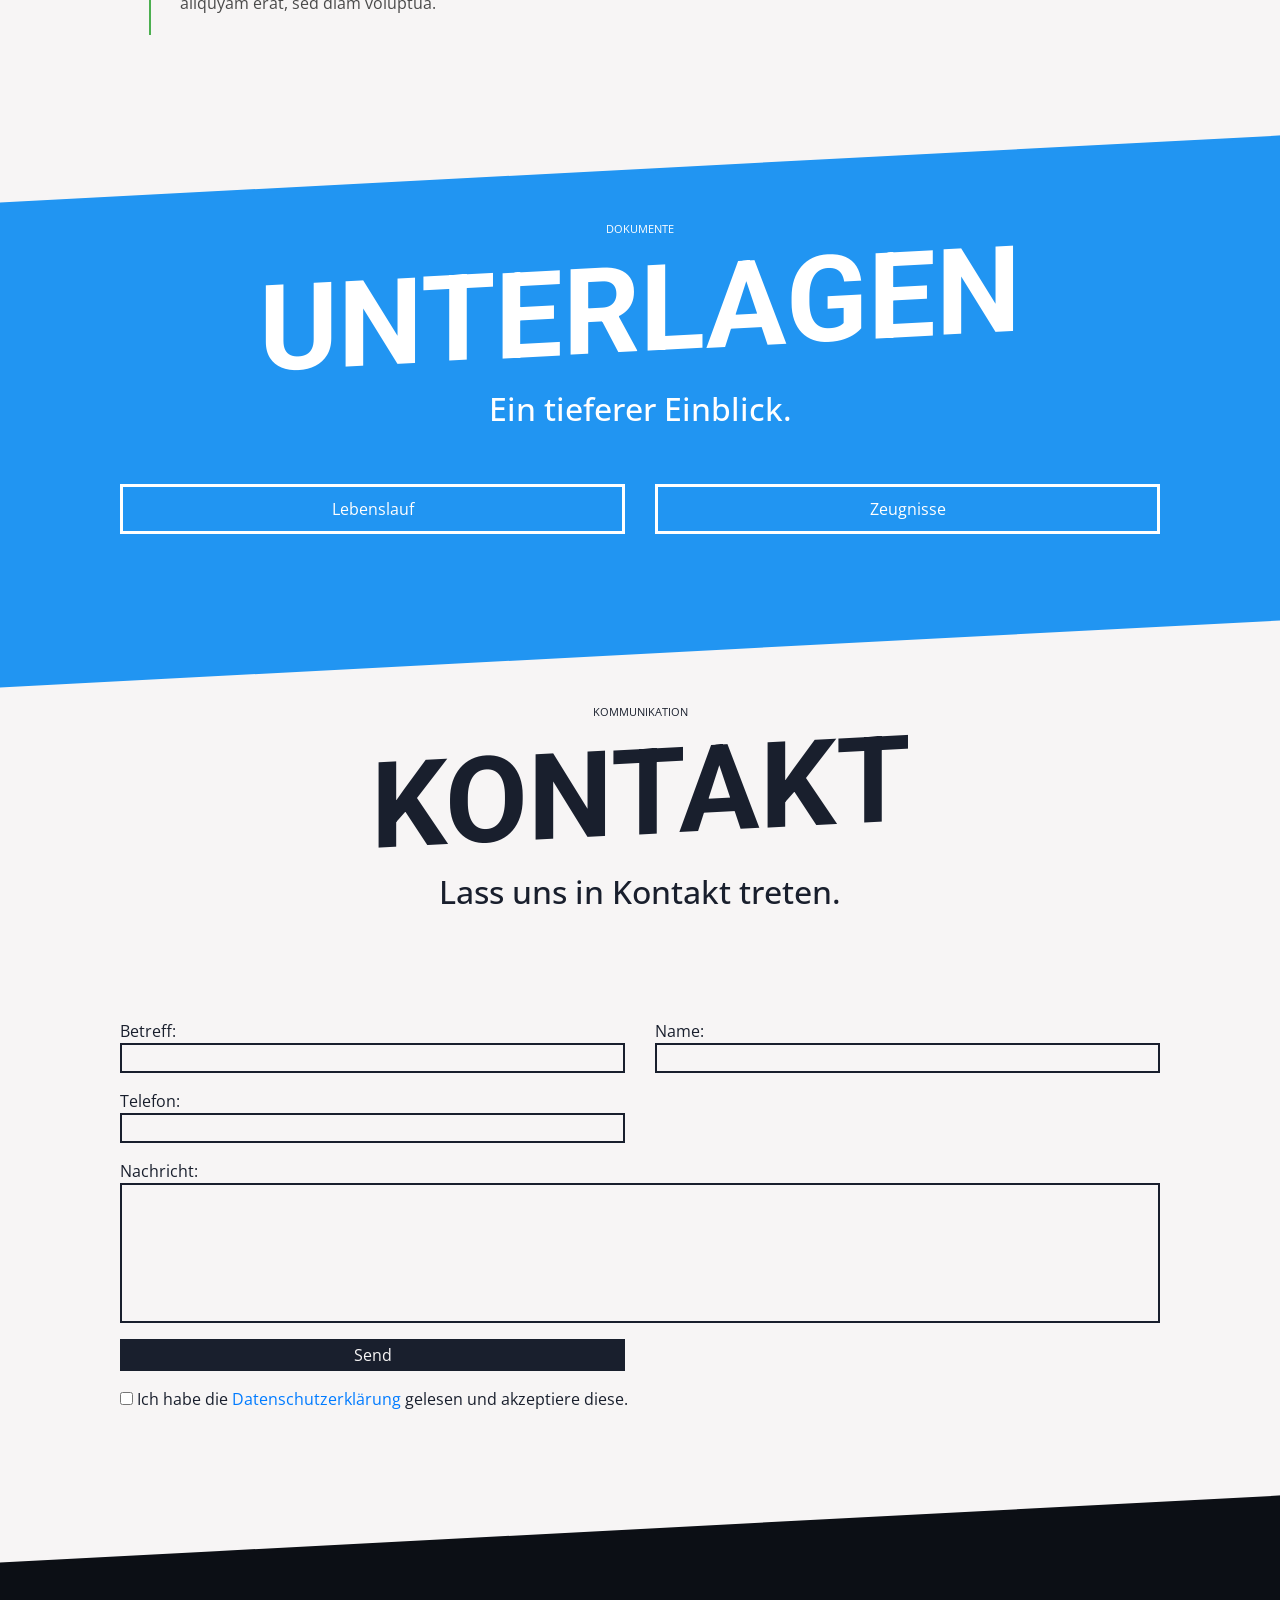
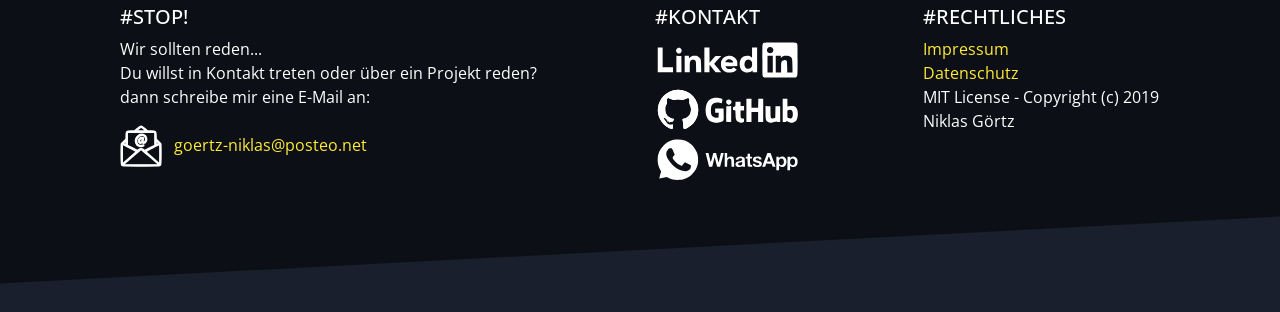
==== commit 0d61aff7: "Updated hobby section" ====
--- a/index.html
+++ b/index.html
@@ -344,32 +344,32 @@
             <div id="more3">
               <ul class="timeline">
                 <li>
-                  <p>MUSIK | GITARRE</p>
-                  <p>
+                  <p class="hobbyHeading">MUSIK | GITARRE</p>
+                  <p class="hobbyText">
                       Lorem ipsum dolor sit amet, consetetur sadipscing elitr, sed diam nonumy eirmod tempor invidunt ut labore et dolore magna aliquyam erat, sed diam voluptua.
                   </p>
                 </li>
                 <li>
-                  <p>WEBDESIGN | GRAFIKBEARBEITUNG</p>
-                  <p>
+                  <p class="hobbyHeading">WEBDESIGN | GRAFIKBEARBEITUNG</p>
+                  <p class="hobbyText">
                       Lorem ipsum dolor sit amet, consetetur sadipscing elitr, sed diam nonumy eirmod tempor invidunt ut labore et dolore magna aliquyam erat, sed diam voluptua.
                   </p>
                 </li>
                 <li>
-                  <p>SCHWIMMEN</p>
-                  <p>
+                  <p class="hobbyHeading">SCHWIMMEN</p>
+                  <p class="hobbyText">
                       Lorem ipsum dolor sit amet, consetetur sadipscing elitr, sed diam nonumy eirmod tempor invidunt ut labore et dolore magna aliquyam erat, sed diam voluptua.
                   </p>
                 </li>
                 <li>
-                  <p>LESEN</p>
-                  <p>
+                  <p class="hobbyHeading">LESEN</p>
+                  <p class="hobbyText">
                       Lorem ipsum dolor sit amet, consetetur sadipscing elitr, sed diam nonumy eirmod tempor invidunt ut labore et dolore magna aliquyam erat, sed diam voluptua.
                   </p>
                 </li>
                 <li>
-                  <p>EXPLORING</p>
-                  <p>
+                  <p class="hobbyHeading">EXPLORING</p>
+                  <p class="hobbyText">
                       Lorem ipsum dolor sit amet, consetetur sadipscing elitr, sed diam nonumy eirmod tempor invidunt ut labore et dolore magna aliquyam erat, sed diam voluptua.
                   </p>
                 </li>
--- a/css/custom.css
+++ b/css/custom.css
@@ -372,7 +372,7 @@
 }
 
 #activities {
-    color: #1491f6;
+    color: #4caf50;
     background: #f7f5f5;
 }
 
@@ -619,4 +619,36 @@
 
 .navbar {
 	position: absolute;
+}
+
+.hobbyHeading{
+    color: #3c863f;
+}
+
+.hobbyText{
+    color: #4a4a4a;
+}
+
+#activities ul.timeline:before {
+    content: ' ';
+    background: #4CAF50;
+    display: inline-block;
+    position: absolute;
+    left: 29px;
+    width: 2px;
+    height: 100%;
+    z-index: 400;
+}
+
+#activities ul.timeline>li:before {
+    content: ' ';
+    background: #3c863f;
+    display: inline-block;
+    position: absolute;
+    border-radius: 50%;
+    border: 3px solid #4CAF50;
+    left: 20px;
+    width: 20px;
+    height: 20px;
+    z-index: 400;
 }
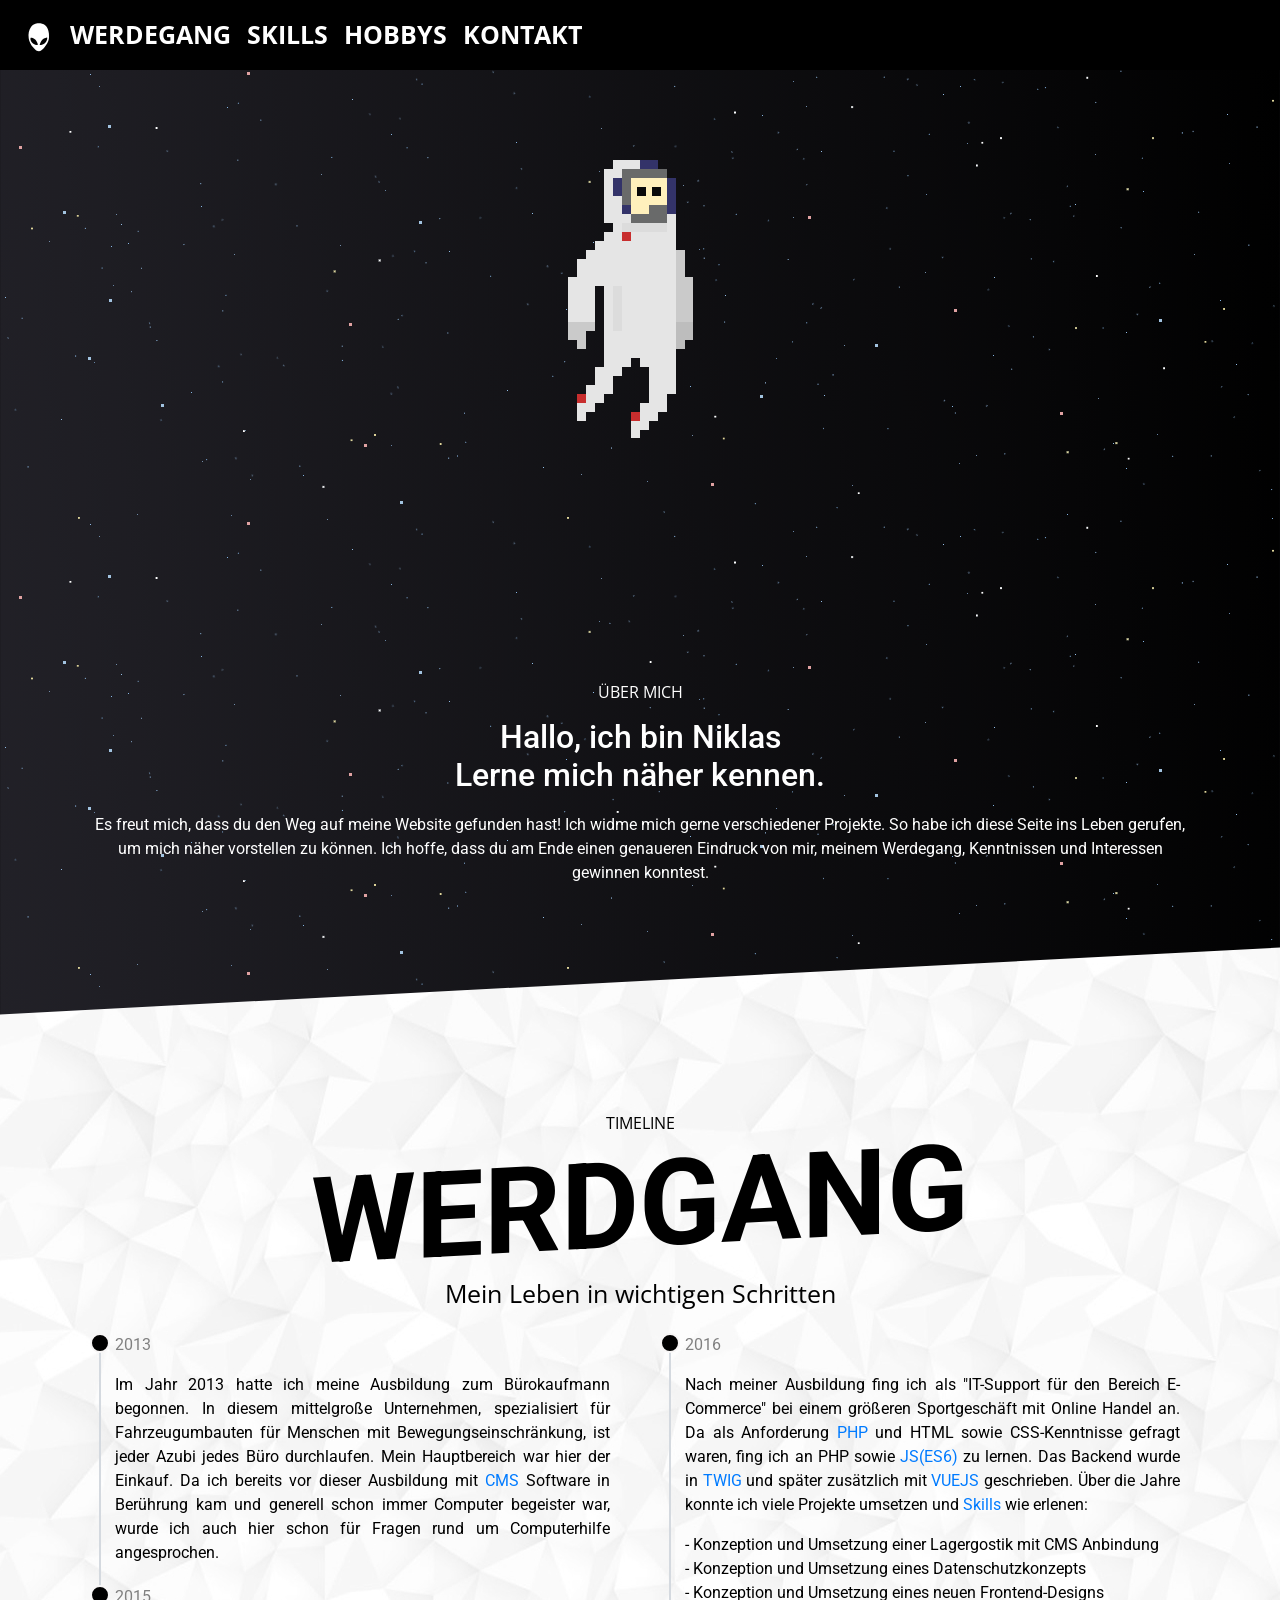
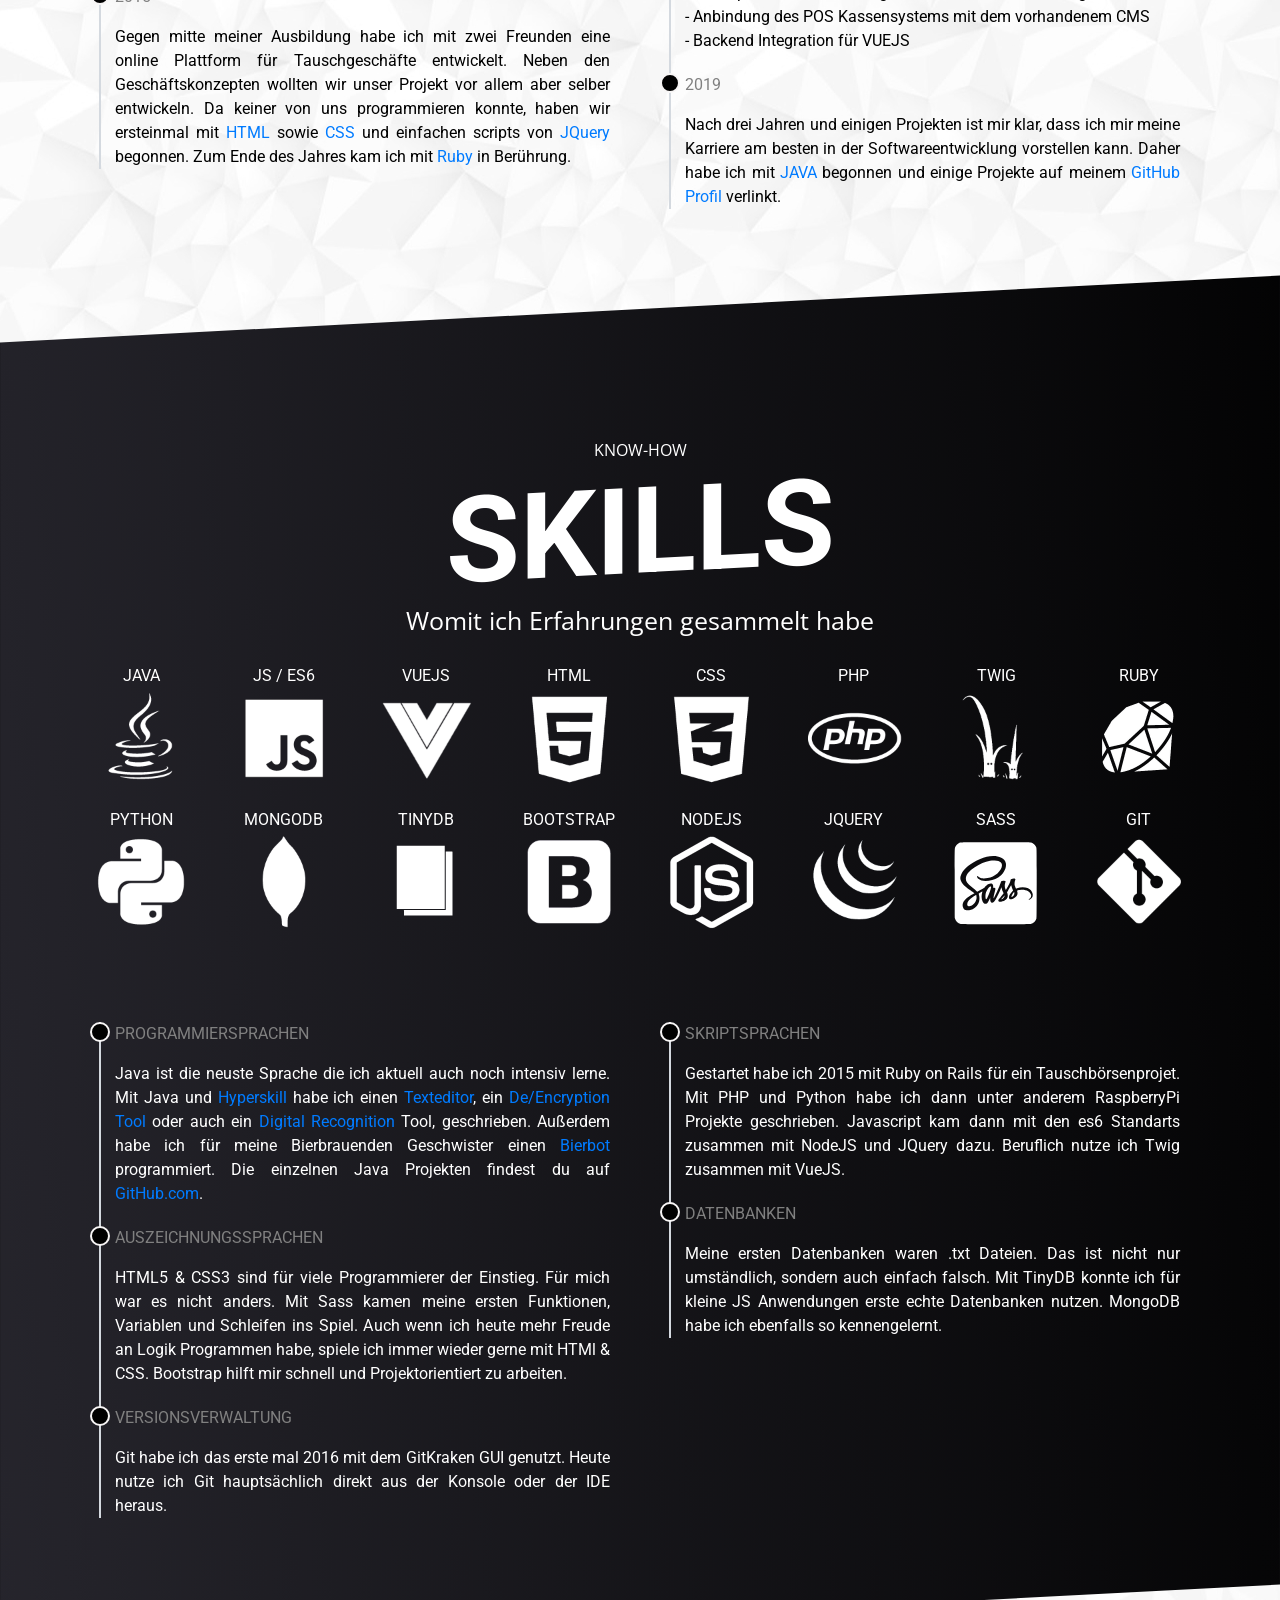
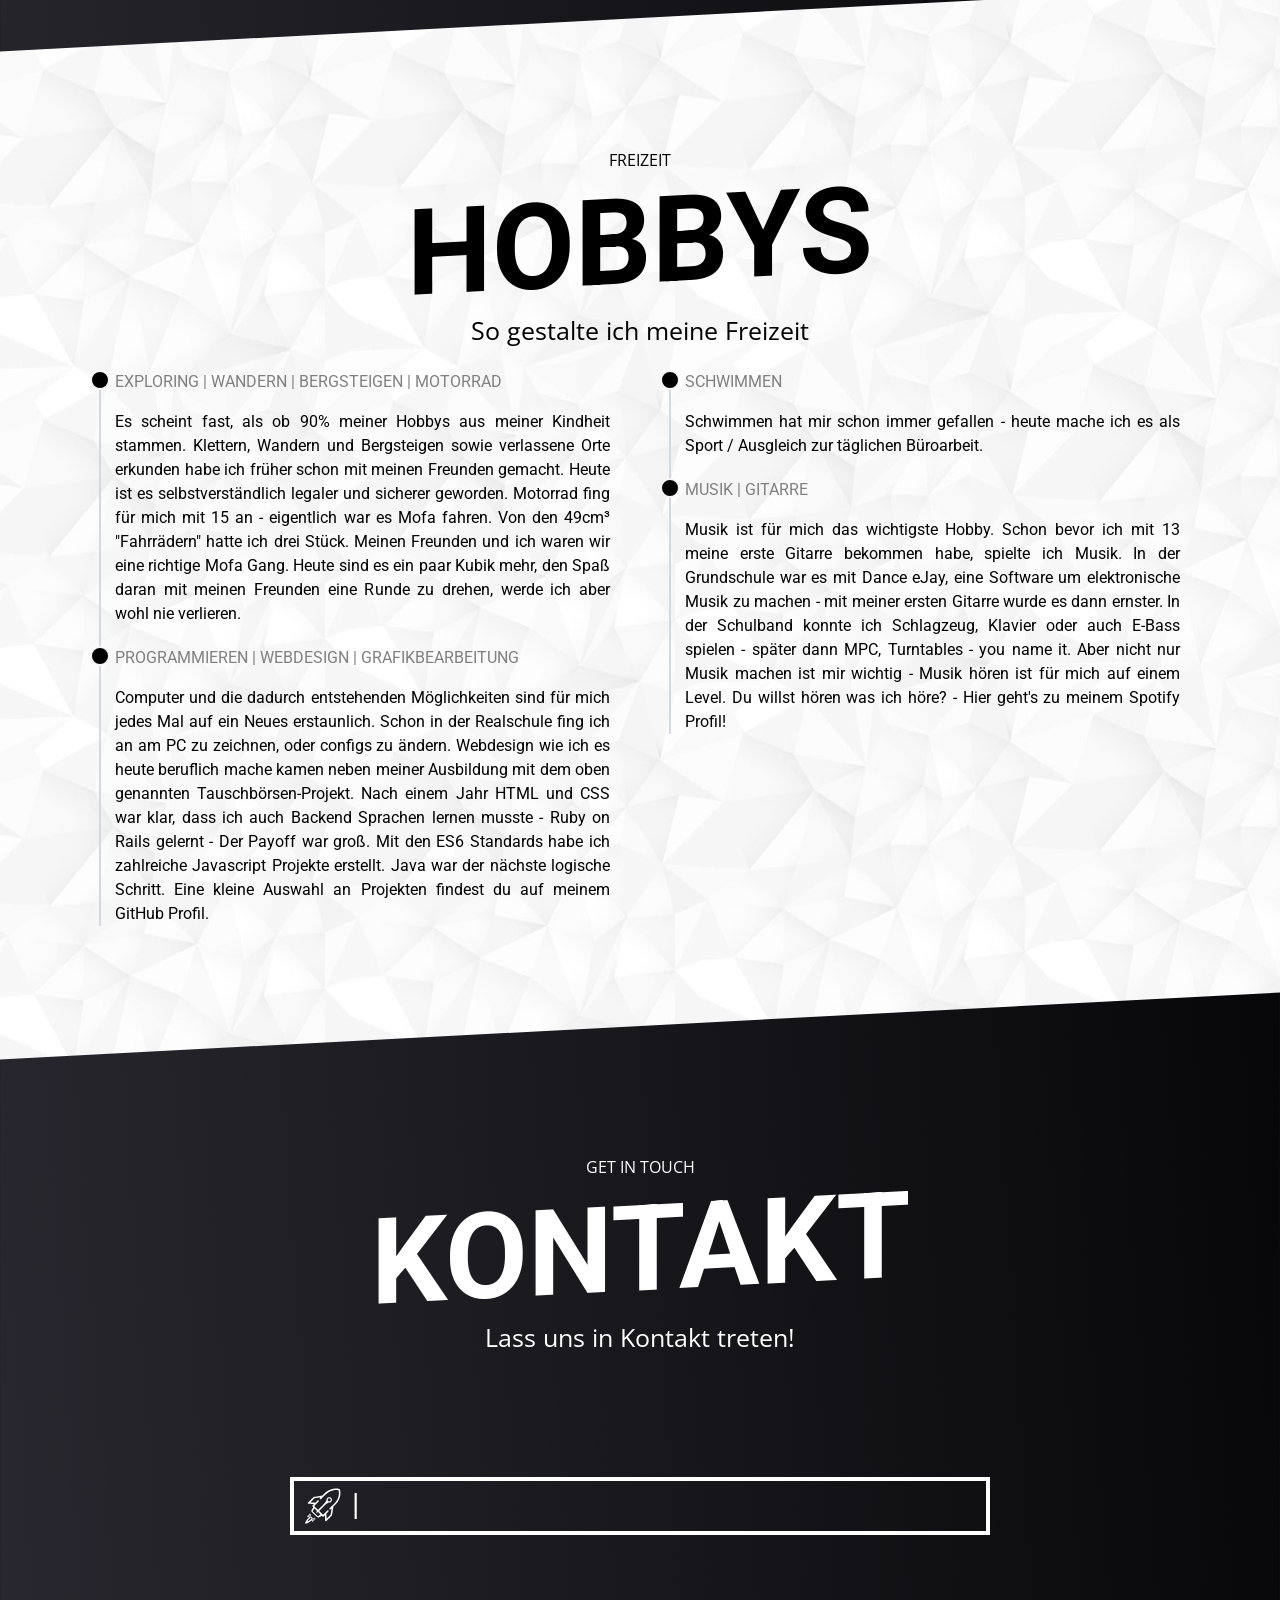
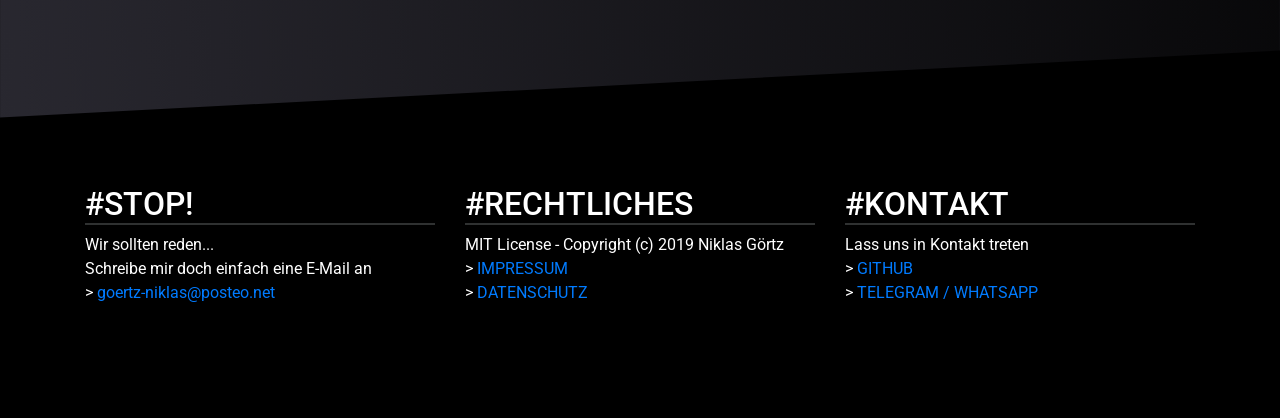
==== commit 3db618c1: "new codebase for everything" ====
--- a/index.html
+++ b/index.html
@@ -1,23 +1,16 @@
+<!doctype html>
 <html lang="de">
-	<head>
-		<meta charset="utf-8">
-		<meta name="viewport" content="width=device-width, initial-scale=1">
-
-		<!-- FAVICON-->
-		<link rel="icon" href="img/favicon.ico" type="image/x-icon">
-		<link rel="shortcut icon" href="img/favicon.ico" type="image/x-icon">
-
-		<!-- TITLE -->
-		<title>Lernen Sie mich näher kennen</title>
-
-		<!-- CSS -->
-    <link rel="stylesheet" href="https://stackpath.bootstrapcdn.com/bootstrap/4.3.1/css/bootstrap.min.css" integrity="sha384-ggOyR0iXCbMQv3Xipma34MD+dH/1fQ784/j6cY/iJTQUOhcWr7x9JvoRxT2MZw1T" crossorigin="anonymous">
-		<link rel="stylesheet" href="css/custom.css">
-
-    <!-- JS -->
-    <script src="https://ajax.googleapis.com/ajax/libs/jquery/3.4.1/jquery.min.js"></script>
-    <script src="https://cdnjs.cloudflare.com/ajax/libs/popper.js/1.14.7/umd/popper.min.js" integrity="sha384-UO2eT0CpHqdSJQ6hJty5KVphtPhzWj9WO1clHTMGa3JDZwrnQq4sF86dIHNDz0W1" crossorigin="anonymous"></script>
-    <script src="https://stackpath.bootstrapcdn.com/bootstrap/4.3.1/js/bootstrap.min.js" integrity="sha384-JjSmVgyd0p3pXB1rRibZUAYoIIy6OrQ6VrjIEaFf/nJGzIxFDsf4x0xIM+B07jRM" crossorigin="anonymous"></script>
+  <head>
+    <meta charset="utf-8">
+    <meta name="viewport" content="width=device-width, initial-scale=1, shrink-to-fit=no">
+
+    <link rel="icon" href="img/favicon.ico" type="image/x-icon">
+    <link rel="shortcut icon" href="img/favicon.ico" type="image/x-icon">
+
+    <link rel="stylesheet" href="./css/bootstrap-min.css">
+    <link rel="stylesheet" href="./css/custom.css">
+
+    <title>Lernen Sie mich näher kennen</title>
   </head>
 
   <body>
@@ -27,503 +20,321 @@
     <div class="stars4"></div>
     <div class="stars5"></div>
 
-    <nav class="navbar navbar-expand-md">
-      <button class="navbar-toggler" type="button" data-toggle="collapse" data-target="#navbarsExampleDefault" aria-controls="navbarsExampleDefault" aria-expanded="false" aria-label="Toggle navigation">
-        <span>≡</span>
+    <nav class="navbar navbar-expand-md navbar-dark fixed-top dark">
+      <button class="navbar-toggler" type="button" data-toggle="collapse" data-target="#navbarCollapse" aria-controls="navbarCollapse" aria-expanded="false" aria-label="Toggle navigation">
+        <span>☰</span>
       </button>
 
-      <div class="collapse navbar-collapse" id="navbarsExampleDefault">
-        <ul class="navbar-nav mr-auto">
-          <a class="nav-item nav-link" href="#career">Werdegang</a>
-          <a class="nav-item nav-link" href="#jobs">Berufe</a>
-          <a class="nav-item nav-link" href="#skills">Skills</a>
-          <a class="nav-item nav-link" href="#activities">Hobbys</a>
-          <a class="nav-item nav-link" href="#contact">Kontakt</a>
+      <div class="collapse navbar-collapse" id="navbarCollapse">
+        <ul class="navbar-nav">
+          <li class="nav-item">
+            <a class="nav-link" href="#section-about"><img src="./img/logos/alien.svg"></a>
+          </li>          
+          <li class="nav-item">
+            <a class="nav-link" href="#section-timeline">Werdegang</a>
+          </li>
+          <li class="nav-item">
+            <a class="nav-link" href="#section-skills">Skills</a>
+          </li>
+          <li class="nav-item">
+              <a class="nav-link" href="#section-hobbys">Hobbys</a>
+          </li> 
+          <li class="nav-item">
+            <a class="nav-link" href="#section-contact">Kontakt</a>
+          </li>               
         </ul>
       </div>
     </nav>
 
-    <!-- HEADER -->
-    <section id="header">
-      <div class="space">
-        <div id="astronaut" class="astronaut"></div>
-      </div>
-      
-      <div class="container">
-        <div class="aboutme">
-          <div class=" text-center"><p>Über mich</p></div>
-          <h2 class="text-center">Hallo, ich bin Niklas</h2>
-          <h2 class="text-center">Lerne mich näher kennen.</h2>
-            <p style="text-align: center;">
-              Es freut mich, dass du den Weg auf meine Website gefunden hast! 
-              
-              Mein Name ist Niklas Görtz. 
-              Ich bin 26 Jahre alt und wohne aktuell in einem besinnlichen Örtchen Namens Haaren.<br><br>
-              
-              Ich witme mich gerne verschiedener Projekte. 
-              So habe ich diese Seite ins Leben gerufen, um mich näher vorstellen zu können. 
-              Ich hoffe, dass du am Ende einen besseren Eindruck von mir, meinem Werdegang, Kenntnissen und Interessen gewinnen konntest.
-            </p>
-          </div>
+    <div id="astronaut"></div>
+  
+    <div class="section" id="section-about">
+      <div class="container">
+        <div class="firstTitle">Über mich</div>
+        <div class="sBr"></div><br>
+        <h2>Hallo, ich bin Niklas<br> Lerne mich näher kennen.</h2>
+        <div class="sBr"></div>
+        <p>
+          Es freut mich, dass du den Weg auf meine Website gefunden hast! 
+          Ich widme mich gerne verschiedener Projekte.
+          So habe ich diese Seite ins Leben gerufen, um mich näher vorstellen zu können. 
+          Ich hoffe, dass du am Ende einen genaueren Eindruck von mir, meinem Werdegang, Kenntnissen und Interessen gewinnen konntest.
+        </p>
+      </div>
+    </div>
+
+    <div class="section" id="section-timeline">
+      <div class="container">
+        <div class="firstTitle">Timeline</div>
+        <div class="secondTitle">Werdgang</div>
+        <div class="thirdTitle">Mein Leben in wichtigen Schritten</div>
+
+        <div class="row">
+            <div class="col-md-6 timelineCol">
+                <ul class="timeline">
+                  <li>
+                    <p class="skillHeading">2013</p>
+                    <p>
+                      Im Jahr 2013 hatte ich meine Ausbildung zum Bürokaufmann begonnen.
+                      In diesem mittelgroße Unternehmen, spezialisiert für Fahrzeugumbauten
+                      für Menschen mit Bewegungseinschränkung, ist jeder Azubi jedes Büro durchlaufen.
+                      Mein Hauptbereich war hier der Einkauf. Da ich bereits vor dieser Ausbildung mit
+                      <a href="#section-skills">CMS</a> Software in Berührung kam und generell schon immer Computer begeister war, wurde
+                      ich auch hier schon für Fragen rund um Computerhilfe angesprochen.             
+                    </p>
+                  </li>
+                  <li>
+                    <p class="skillHeading">2015</p> 
+                    <p>
+                      Gegen mitte meiner Ausbildung habe ich mit zwei Freunden eine online Plattform für
+                      Tauschgeschäfte entwickelt. Neben den Geschäftskonzepten wollten wir unser Projekt 
+                      vor allem aber selber entwickeln. Da keiner von uns programmieren konnte, haben wir
+                      ersteinmal mit <a href="#section-skills">HTML</a> sowie <a href="#section-skills">CSS</a> und einfachen scripts von <a href="#section-skills">JQuery</a> begonnen.
+                      Zum Ende des Jahres kam ich mit <a href="#section-skills">Ruby</a> in Berührung.
+                    </p>
+                  </li>
+
+              </div> 
+              <div class="col-md-6 timelineCol">
+                  <ul class="timeline">
+                    <li>
+                      <p class="skillHeading">2016</p> 
+                      <p>
+                        Nach meiner Ausbildung fing ich als "IT-Support für den Bereich E-Commerce" bei einem
+                        größeren Sportgeschäft mit Online Handel an. Da als Anforderung <a href="#section-skills">PHP</a> und HTML sowie CSS-Kenntnisse
+                        gefragt waren, fing ich an PHP sowie <a href="#section-skills">JS(ES6)</a> zu lernen. Das Backend wurde in <a href="#section-skills">TWIG</a> und später zusätzlich mit <a href="#section-skills">VUEJS</a>
+                        geschrieben. Über die Jahre konnte ich viele Projekte umsetzen und <a href="#section-skills">Skills</a>
+                        wie erlenen:
+                        <p>
+                        - Konzeption und Umsetzung einer Lagergostik mit CMS Anbindung<br>
+                        - Konzeption und Umsetzung eines Datenschutzkonzepts<br>
+                        - Konzeption und Umsetzung eines neuen Frontend-Designs<br>
+                        - Anbindung des POS Kassensystems mit dem vorhandenem CMS<br>
+                        - Backend Integration für VUEJS<p>                            
+                      </p>
+                    </li>                    
+                    <li> 
+                      <p class="skillHeading">2019</p>
+                      <p>
+                        Nach drei Jahren und einigen Projekten ist mir klar, dass ich mir meine Karriere am besten in der Softwareentwicklung 
+                        vorstellen kann. Daher habe ich mit <a href="#section-skills">JAVA</a> begonnen und einige Projekte auf meinem <a href="https://github.com/dooflesdoodles">GitHub Profil</a> verlinkt.
+                      </p>
+                    </li>
+                </div> 
         </div>
-    </section>
-
-    <!-- CAREER -->
-    <section id="career">
-      <div class="container">
+
+      </div>
+    </div>
+
+    <div class="section" id="section-skills">
+      <div class="container">
+        <div class="firstTitle">Know-How</div>
+        <div class="secondTitle">Skills</div>
+        <div class="thirdTitle">Womit ich Erfahrungen gesammelt habe</div><br>
+
         <div class="row">
-
-          <div class="col-12">
-            <p class="text-center preTitle">TIMELINE</p>
-            <h1 class="text-center sectionTitle">WERDEGANG</h1>
-            <h2 class="text-center postTitle">Mein Leben in wichtigen Schritten.</h2>
-            <div class="mt-5"></div>
-          </div>
-
-          <div id="more1">
-            <div class="col-md-6">
+          <div class="col col4"><div class="skill">
+            <p class="skillTag">JAVA</p>
+            <img class="skillImg" id="skillID-8" src="img/logos/java.svg"><img>
+          </div></div><div class="col col4"><div class="skill">
+            <p class="skillTag">JS / ES6</p>
+            <img class="skillImg" id="skillID-2" id="skillID-1" src="img/logos/js.svg"><img>
+          </div></div><div class="col col4"><div class="skill">
+            <p class="skillTag">VUEJS</p>
+            <img class="skillImg" id="skillID-11" src="img/logos/vjs.svg"><img>
+          </div></div><div class="col col4"><div class="skill">
+            <p class="skillTag">HTML</p>
+            <img class="skillImg" id="skillID-9" src="img/logos/html.svg"><img>
+          </div></div><div class="col col4"><div class="skill">
+            <p class="skillTag">CSS</p>
+            <img class="skillImg" id="skillID-3" src="img/logos/css.svg"><img>
+          </div></div><div class="col col4"><div class="skill">
+            <p class="skillTag">PHP</p>
+            <img class="skillImg" id="skillID-6" src="img/logos/php.svg"><img>
+          </div></div><div class="col col4"><div class="skill">
+            <p class="skillTag">TWIG</p>
+            <img class="skillImg" id="skillID-13" src="img/logos/twig.svg"><img>
+          </div></div><div class="col col4"><div class="skill">
+            <p class="skillTag">RUBY</p>
+            <img class="skillImg" id="skillID-10" src="img/logos/ruby.svg"><img>
+          </div> </div><div class="col col4"><div class="skill">
+            <p class="skillTag">PYTHON</p>
+            <img class="skillImg" id="skillID-1" src="img/logos/python.svg"><img>
+          </div></div><div class="col col4"><div class="skill">
+            <p class="skillTag">MONGODB</p>
+            <img class="skillImg" id="skillID-15" src="img/logos/mdb.svg"><img>
+          </div></div><div class="col col4"><div class="skill">
+            <p class="skillTag">TINYDB</p>
+            <img class="skillImg" id="skillID-5" src="img/logos/tdb.svg"><img>
+          </div></div><div class="col col4"><div class="skill">
+            <p class="skillTag">BOOTSTRAP</p>
+            <img class="skillImg" id="skillID-16" src="img/logos/bs.svg"><img>
+          </div></div><div class="col col4"><div class="skill">
+            <p class="skillTag">NODEJS</p>
+            <img class="skillImg" id="skillID-12" src="img/logos/node.svg"><img>
+          </div></div><div class="col col4"><div class="skill">
+            <p class="skillTag">JQUERY</p>
+            <img class="skillImg" id="skillID-14" src="img/logos/jq.svg"><img>
+          </div></div><div class="col col4"><div class="skill">
+            <p class="skillTag">SASS</p>
+            <img class="skillImg" id="skillID-4" src="img/logos/sass.svg"><img>
+          </div></div><div class="col col4"><div class="skill">
+            <p class="skillTag">GIT</p>
+            <img class="skillImg" id="skillID-7" src="img/logos/git.svg"><img>
+          </div></div>
+
+          <div class="bBr"></div>
+         
+          <div class="col-md-6 timelineCol">
+            <ul class="timeline">
+              <li>
+                <p class="skillHeading">PROGRAMMIERSPRACHEN</p>
+                <p>
+                  Java ist die neuste Sprache die ich aktuell auch noch intensiv lerne.
+                  Mit Java und <a href="https://hyperskill.org/">Hyperskill</a> habe ich einen <a href="https://github.com/dooflesdoodles">Texteditor</a>, ein <a href="https://github.com/dooflesdoodles">De/Encryption Tool</a> oder auch ein <a href="https://github.com/dooflesdoodles">Digital Recognition</a> Tool, geschrieben.
+                  Außerdem habe ich für meine Bierbrauenden Geschwister einen <a href="https://github.com/dooflesdoodles">Bierbot</a> programmiert.
+                  Die einzelnen Java Projekten findest du auf <a href="https://github.com/dooflesdoodles">GitHub.com</a>.
+                </p>
+              </li>
+              <li>
+                <p class="skillHeading">AUSZEICHNUNGSSPRACHEN</p>
+                <p>
+                  HTML5 &amp; CSS3 sind für viele Programmierer der Einstieg. Für mich war es nicht anders. 
+                  Mit Sass kamen meine ersten Funktionen, Variablen und Schleifen ins Spiel.
+                  Auch wenn ich heute mehr Freude an Logik Programmen habe, spiele ich immer wieder gerne mit HTMl &amp; CSS.
+                  Bootstrap hilft mir schnell und Projektorientiert zu arbeiten.
+                </p>
+              </li>
+              <li>
+                <p class="skillHeading">VERSIONSVERWALTUNG</p>
+                <p>
+                  Git habe ich das erste mal 2016 mit dem GitKraken GUI genutzt.
+                  Heute nutze ich Git hauptsächlich direkt aus der Konsole oder der IDE heraus.
+                </p>
+              </li>
+            </ul>
+          </div>
+                
+          <div class="col-md-6 timelineCol">
+            <ul class="timeline">
+              <li>
+                <p class="skillHeading">SKRIPTSPRACHEN</p>
+                <p>
+                  Gestartet habe ich 2015 mit Ruby on Rails für ein Tauschbörsenprojet.
+                  Mit PHP und Python habe ich dann unter anderem RaspberryPi Projekte geschrieben. 
+                  Javascript kam dann mit den es6 Standarts zusammen mit NodeJS und JQuery dazu.
+                  Beruflich nutze ich Twig zusammen mit VueJS.
+                </p>
+              </li>
+              <li>
+                <p class="skillHeading">DATENBANKEN</p>
+                <p>
+                  Meine ersten Datenbanken waren .txt Dateien. Das ist nicht nur umständlich, sondern auch einfach falsch.
+                  Mit TinyDB konnte ich für kleine JS Anwendungen erste echte Datenbanken nutzen. MongoDB habe ich ebenfalls  so kennengelernt.
+                </p>
+              </li>                  
+            </ul>
+          </div>
+
+        </div><!-- ROW -->
+      </div><!-- CONTAINER -->
+    </div><!-- SECTION -->
+
+    <div class="section" id="section-hobbys">
+      <div class="container">
+        <div class="firstTitle">Freizeit</div>
+        <div class="secondTitle">Hobbys</div>
+        <div class="thirdTitle">So gestalte ich meine Freizeit</div>
+
+        <div class="row">
+            <div class="col-md-6 timelineCol">
               <ul class="timeline">
                 <li>
-                  <p>2019</p>
+                  <p class="skillHeading">EXPLORING | WANDERN | BERGSTEIGEN | MOTORRAD</p>
                   <p>
-                    Beginn der Erlernung der Programmiersprache Java.
+                    Es scheint fast, als ob 90% meiner Hobbys aus meiner Kindheit stammen. Klettern, Wandern und Bergsteigen sowie verlassene Orte erkunden habe ich früher schon mit meinen Freunden gemacht. Heute ist es selbstverständlich legaler und sicherer geworden. Motorrad fing für mich mit 15 an - eigentlich war es Mofa fahren. Von den 49cm³ "Fahrrädern" hatte ich drei Stück. Meinen Freunden und ich waren wir eine richtige Mofa Gang. Heute sind es ein paar Kubik mehr, den Spaß daran mit meinen Freunden eine Runde zu drehen, werde ich aber wohl nie verlieren.
                   </p>
                 </li>
                 <li>
-                  <p>2016</p>
+                  <p class="skillHeading">PROGRAMMIEREN | WEBDESIGN | GRAFIKBEARBEITUNG</p>
                   <p>
-                    Seit dem Q4 2016 arbeite ich als kaufmännischer Mitarbeiter in der IT-Abteilung von Sportwelt Scherer in Übach-Palenberg. Neben meinen Tätigkeiten konnte ich in dieser Zeit weitere Aufgaben umsetzen:
-                    <br><br>
-                    - Mitarbeit bei der Umsetzung der neuen Datenschutz-Grundverordnung. Erstellung eines Datenschutzkonzeptes und des Verzeichnisses von Verarbeitungstätigkeiten.
-                    - Optimierung der Kassiervorgänge über das plentymarkets POS-Modul.
-                    - Optimierung der Versandabwicklung über die Schnittstelle AX4.
-                    - Erstellung eines Mitarbeiterbeurteilungs-Systems.
-                    <br><br>
-                    Weitere Informationen zu meinem aktuellen Job findest du im <a href="#" >Zwischenzeugnis</a>.
+                    Computer und die dadurch entstehenden Möglichkeiten sind für mich jedes Mal auf ein Neues erstaunlich. Schon in der Realschule fing ich an am PC zu zeichnen, oder configs zu ändern. Webdesign wie ich es heute beruflich mache kamen neben meiner Ausbildung mit dem oben genannten Tauschbörsen-Projekt. Nach einem Jahr HTML und CSS war klar, dass ich auch Backend Sprachen lernen musste - Ruby on Rails gelernt - Der Payoff war groß. Mit den ES6 Standards habe ich zahlreiche Javascript Projekte erstellt. Java war der nächste logische Schritt. Eine kleine Auswahl an Projekten findest du auf meinem GitHub Profil.
                   </p>
                 </li>
               </ul>
             </div>
-
-            <div class="col-md-6">
+                
+            <div class="col-md-6 timelineCol">
               <ul class="timeline">
                 <li>
-                  <p>2014</p>
+                  <p class="skillHeading">SCHWIMMEN</p>
                   <p>
-                    Entwicklung einer Tauschbörse, bei der Kunden Artikel hochladen können und diese direkt oder zeitversetzt mit Hilfe einer Tauschwärhung tauschen. Erstellung des Online Marktplatzes mit dem Grid-System Bootstrap. Für die Bearbeitung wurde Gitkraken eingesetzt. Nähere Erlernung von Javascript.
+                    Schwimmen hat mir schon immer gefallen - heute mache ich es als Sport / Ausgleich zur täglichen Büroarbeit.
                   </p>
                 </li>
                 <li>
-                  <p>2013</p>
+                  <p class="skillHeading">MUSIK | GITARRE</p>
                   <p>
-                    Beginn meiner 3-jährigen Ausbildung zum Bürokaufmann bei der Firma Sodermanns Automobile GmbH. Neben allgemeinen Büro- und Verwaltungsaufgaben mit der Führung der monatlichen Umsatzstatistik beauftragt und verantwortlich für die Verwaltung und Optimierung der Onlinepräszenz.
+                    Musik ist für mich das wichtigste Hobby. Schon bevor ich mit 13 meine erste Gitarre bekommen habe, spielte ich Musik. In der Grundschule war es mit Dance eJay, eine Software um elektronische Musik zu machen - mit meiner ersten Gitarre wurde es dann ernster. In der Schulband konnte ich Schlagzeug, Klavier oder auch E-Bass spielen - später dann MPC, Turntables - you name it. Aber nicht nur Musik machen ist mir wichtig - Musik hören ist für mich auf einem Level. Du willst hören was ich höre? - Hier geht's zu meinem Spotify Profil!
                   </p>
-                </li>
-                <li>
-                  <p>2011</p>
-                  <p>
-                    Curabitur purus sem, malesuada eu luctus eget, suscipit sed turpis. Nam pellentesque felis vitae justo accumsan, sed semper nisi sollicitudin...
-                  </p>
-                </li>
+                </li>                
               </ul>
             </div>
           </div>
+
+      </div>
+    </div>
+
+    <div class="section" id="section-contact">
+      <div class="container">
+        <div class="firstTitle">get in touch</div>
+        <div class="secondTitle">Kontakt</div>
+        <div class="thirdTitle">Lass uns in Kontakt treten!</div>     
+
+        <a href="mailto:goertz-niklas@posteo.net">
+          <div id="contactBorder">
+            <img src="./img/logos/rocket.svg" id="contactRocket">
+            <div class="contactFakeInput">|</div>
+          </div>
+        </a>
+        
+      </div>
+    </div>
+
+    <div class="section" id="section-footer">
+      <div class="container">
+        <div class="row">
+          <div class="col-md-4 mt-md-0 mt-3">
+            <h2 style="
+            border-bottom: 2px solid #2f3131;
+        ">#STOP!</h2>
+            Wir sollten reden...<br>
+            Schreibe mir doch einfach eine E-Mail an<br>
+            > <a href="mailto:goertz-niklas@posteo.net">goertz-niklas@posteo.net</a>
+          </div>
+          <div class="col-md-4 mt-md-0 mt-3">
+            <h2 style="
+            border-bottom: 2px solid #2f3131;
+        ">#RECHTLICHES</h2>
+            MIT License - Copyright (c) 2019 Niklas Görtz<br>
+            > <a href="Impressum.html">IMPRESSUM</a><br>
+            > <a href="Datenschutz.html">DATENSCHUTZ</a><br>
+          </div>
+          <div class="col-md-4 mt-md-0 mt-3">
+            <h2 style="
+            border-bottom: 2px solid #2f3131;
+        ">#KONTAKT</h2>
+            Lass uns in Kontakt treten<br>
+            > <a href="https://github.com/dooflesdoodles">GITHUB</a><br>
+            > <a href="tel:015221300442">TELEGRAM / WHATSAPP</a>
+          </div>
         </div>
-
-        <div class="col-12 text-center">
-            <div id="dots1"></div>
-            <div class="moreBtn1" onclick="more()" id="myBtn1">Zeig mir mehr!</div>
-        </div>
-
-      </div>
-    </section>
-
-    <!-- JOBS -->
-    <section id="jobs">
-      <div class="container">
-        <div class="row">
-          <div class="col-12">
-            <p class="text-center preTitle">BERUFSERFAHRUNG</p>
-            <h1 class="text-center sectionTitle">BERUFE</h1>
-            <h2 class="text-center postTitle">Verteilung meiner Aufgaben.</h2>
-            <div class="mt-5"></div>
-          </div>
-          <div class="col-6 text-center">
-            SPORTWELT SCHERER<br>
-            2,5 Jahre<br>
-            IT-Abteilung
-          </div>
-          <div class="col-6 text-center">
-            SODERMANNS AUTOMOBILE GMBH<br>
-            3 Jahre<br>
-            Ausbildung
-          </div>
-          <div class="col-12">
-            <div class="diagram"></div>
-          </div>
-        </div>
-      </div>
-    </section>
-
-    <section id="skills">
-        <div class="container">
-          <div class="row">
-  
-            <div class="col-12">
-              <p class="text-center preTitle">KNOW-HOW</p>
-              <h1 class="text-center sectionTitle">SKILLS</h1>
-            </div>
-  
-            <div class="col">
-              <div class="skill">
-                <p class="skillTag">JAVA</p>
-                <img class="skillImg" src="img/logos/java.png"><img>
-              </div>
-            </div>
-            <div class="col">
-              <div class="skill">
-                <p class="skillTag">JS / ES6</p>
-                <img class="skillImg" src="img/logos/js.png"><img>
-              </div>
-            </div>
-            <div class="col">
-              <div class="skill">
-                <p class="skillTag">HTML</p>
-                <img class="skillImg" src="img/logos/html.png"><img>
-              </div>
-            </div>
-            <div class="col">
-              <div class="skill">
-                <p class="skillTag">CSS</p>
-                <img class="skillImg" src="img/logos/css.png"><img>
-              </div>
-            </div>
-            <div class="col">
-              <div class="skill">
-                <p class="skillTag">PHP</p>
-                <img class="skillImg" src="img/logos/php.png"><img>
-              </div>
-            </div>
-            <div class="col">
-              <div class="skill">
-                <p class="skillTag">TWIG</p>
-                <img class="skillImg" src="img/logos/twig.png"><img>
-              </div>
-            </div>
-            <div class="col">
-              <div class="skill">
-                <p class="skillTag">RUBY</p>
-                <img class="skillImg" src="img/logos/ruby.png"><img>
-              </div>
-            </div>
-            <div class="col">
-              <div class="skill">
-                <p class="skillTag">PYTHON</p>
-                <img class="skillImg" src="img/logos/python.png"><img>
-              </div>
-            </div>
-            <div class="col">
-              <div class="skill">
-                <p class="skillTag">MONGODB</p>
-                <img class="skillImg" src="img/logos/mdb.png"><img>
-              </div>
-            </div>
-            <div class="col">
-                <div class="skill">
-                  <p class="skillTag">TINYDB</p>
-                  <img class="skillImg" src="img/logos/tdb.png"><img>
-                </div>
-              </div>
-            <div class="col">
-              <div class="skill">
-                <p class="skillTag">BOOTSTRAP</p>
-                <img class="skillImg" src="img/logos/bs.png"><img>
-              </div>
-            </div>
-            <div class="col">
-                <div class="skill">
-                  <p class="skillTag">NODEJS</p>
-                  <img class="skillImg" src="img/logos/node.png"><img>
-                </div>
-              </div>
-            <div class="col">
-              <div class="skill">
-                <p class="skillTag">JQUERY</p>
-                <img class="skillImg" src="img/logos/jq.png"><img>
-              </div>
-            </div>
-            <div class="col">
-              <div class="skill">
-                <p class="skillTag">GIT</p>
-                <img class="skillImg" src="img/logos/git.png"><img>
-              </div>
-            </div>
-  
-            <div class="col-12">
-              <p class="preTitle"></p>
-              <h2 class="text-center postTitle">Womit ich Erfahrung gesammelt habe.</h2>
-              <div class="mt-5"></div>
-            </div>
-    
-            
-            <div id="more2">
-              <div class="col-md-6">
-                <ul class="timeline">
-                  <li>
-                    <p>2019</p>
-                    <p>
-                      Beginn der Erlernung der Programmiersprache Java.
-                    </p>
-                  </li>
-                  <li>
-                    <p>2016</p>
-                    <p>
-                      Seit dem Q4 2016 arbeite ich als kaufmännischer Mitarbeiter
-
-                        in der IT-Abteilung von Sportwelt Scherer in Übach-Palenberg. Neben meinen Tätigkeiten konnte ich in dieser Zeit weitere Aufgaben umsetzen:
-                        <br><br>
-                        - Mitarbeit bei der Umsetzung der neuen Datenschutz-Grundverordnung. Erstellung eines Datenschutzkonzeptes und des Verzeichnisses von Verarbeitungstätigkeiten.
-                        - Optimierung der Kassiervorgänge über das plentymarkets POS-Modul.
-                        - Optimierung der Versandabwicklung über die Schnittstelle AX4.
-                        - Erstellung eines Mitarbeiterbeurteilungs-Systems.
-                        <br><br>
-                        Weitere Informationen zu meinem aktuellen Job im Zwischenzeugnis.
-                      </p>
-                  </li>
-                </ul>
-              </div>
-              
-    
-              <div class="col-md-6">
-               
-                <ul class="timeline">
-                  <li>
-                    <p>2014</p>
-                    <p>
-                        Entwicklung einer Tauschbörse, bei der Kunden Artikel hochladen können und diese direkt oder zeitversetzt mit Hilfe einer Tauschwärhung tauschen. Erstellung des Online Marktplatzes mit dem Grid-System Bootstrap. Für die Bearbeitung wurde Gitkraken eingesetzt. Nähere Erlernung von Javascript.
-                      </p>
-                  </li>
-                  <li>
-                    <p>2013</p>
-                    <p>
-                      Beginn meiner 3-jährigen Ausbildung zum Bürokaufmann bei der Firma Sodermanns Automobile GmbH. Neben allgemeinen Büro- und Verwaltungsaufgaben mit der Führung der monatlichen Umsatzstatistik beauftragt und verantwortlich für die Verwaltung und Optimierung der Onlinepräszenz.
-                    </p>
-                  </li>
-                  <li>
-                    <p>2011</p>
-                    <p>
-                      Curabitur purus sem, malesuada eu luctus eget, suscipit sed turpis. Nam pellentesque felis vitae justo accumsan, sed semper nisi sollicitudin...
-                    </p>
-                  </li>
-                </ul>
-              </div>
-            </div> 
-
-            <div class="col-12 text-center">
-                <div id="dots2"></div>
-                <div class="moreBtn2" onclick="more()" id="myBtn2">Zeig mir mehr!</div>
-            </div>
-
-          </div>
-        </div>
-      </section>
-
-      
-
-    <!-- ACTIVITIES -->
-    <section id="activities">
-      <div class="container">
-        <div class="row">
-          <div class="col-12">
-            <p class="text-center preTitle">FREIZEIT</p>
-            <h1 class="text-center sectionTitle">HOBBYS</h1>
-            <h2 class="text-center postTitle">So gestalte ich meine Freizeit.</h2>
-            <div class="mt-5"></div>
-
-
-            <div id="more3">
-              <ul class="timeline">
-                <li>
-                  <p class="hobbyHeading">MUSIK | GITARRE</p>
-                  <p class="hobbyText">
-                      Lorem ipsum dolor sit amet, consetetur sadipscing elitr, sed diam nonumy eirmod tempor invidunt ut labore et dolore magna aliquyam erat, sed diam voluptua.
-                  </p>
-                </li>
-                <li>
-                  <p class="hobbyHeading">WEBDESIGN | GRAFIKBEARBEITUNG</p>
-                  <p class="hobbyText">
-                      Lorem ipsum dolor sit amet, consetetur sadipscing elitr, sed diam nonumy eirmod tempor invidunt ut labore et dolore magna aliquyam erat, sed diam voluptua.
-                  </p>
-                </li>
-                <li>
-                  <p class="hobbyHeading">SCHWIMMEN</p>
-                  <p class="hobbyText">
-                      Lorem ipsum dolor sit amet, consetetur sadipscing elitr, sed diam nonumy eirmod tempor invidunt ut labore et dolore magna aliquyam erat, sed diam voluptua.
-                  </p>
-                </li>
-                <li>
-                  <p class="hobbyHeading">LESEN</p>
-                  <p class="hobbyText">
-                      Lorem ipsum dolor sit amet, consetetur sadipscing elitr, sed diam nonumy eirmod tempor invidunt ut labore et dolore magna aliquyam erat, sed diam voluptua.
-                  </p>
-                </li>
-                <li>
-                  <p class="hobbyHeading">EXPLORING</p>
-                  <p class="hobbyText">
-                      Lorem ipsum dolor sit amet, consetetur sadipscing elitr, sed diam nonumy eirmod tempor invidunt ut labore et dolore magna aliquyam erat, sed diam voluptua.
-                  </p>
-                </li>
-              </ul>
-            </div>
-          </div>
-
-          <div class="col-12 text-center">
-              <div id="dots3"></div>
-              <div class="moreBtn3" onclick="more()" id="myBtn3">Zeig mir mehr!</div>
-          </div>
-
-        </div>
-      </div>
-    </section>
-
-    <!-- DOCUMENTS -->
-    <section id="documents">
-      <div class="container">
-        <div class="row">
-          <div class="col-12">
-            <p class="text-center preTitle">DOKUMENTE</p>
-            <h1 class="text-center sectionTitle">UNTERLAGEN</h1>
-            <h2 class="text-center postTitle">Ein tieferer Einblick.</h2>
-            
-          </div>
-        </div>
-        <div class="row mt-5">
-          <div class="col-6">
-            <a href="#">
-              <div class="docBtn">
-                Lebenslauf
-              </div>
-            </a>
-          </div>
-          <div class="col-6">
-            <a href="#">
-              <div class="docBtn">
-                Zeugnisse
-              </div>
-            </a>
-          </div>
-        </div>
-      </div>
-    </section>
-
-    <!-- CONTACT -->
-    <section id="contact">
-      <div class="container">
-        <div class="row">
-          <div class="col-12">
-            <p class="text-center preTitle">KOMMUNIKATION</p>
-            <h1 class="text-center sectionTitle">KONTAKT</h1>
-            <h2 class="text-center postTitle">Lass uns in Kontakt treten.</h2>
-          </div>
-        </div>
-      </div>
-      <div class="container contact-form">
-        <div class="row">
-
-          <div class="col-6">
-            <p>Betreff:
-            <br/><input id="subject" class="contactInp" name="reference" /></p>
-          </div>
-
-          <div class="col-6">
-            <p>Name:
-            <br/><input id="name" class="contactInp"  type="text" name="name" /></p>
-          </div>
-
-          <div class="col-6">
-            <p>Telefon:
-            <br/><input id="phone" class="contactInp"  name="phone" /></p>
-          </div>
-
-          <div class="col-12">
-            <p>Nachricht:
-            <br/><textarea id="message" class="contactInpTexA" name="message" rows="10" cols="50"></textarea></p>
-          </div>
-
-          <div class="col-6">
-            <p>
-              <input id="contactSend" class="contactInp" type="submit" value="Send" />
-            </p>
-          </div>
-
-          <div class="col-12">
-            <input id="contactCheckbox" type="checkbox" name="dpp" value="value1">
-            <span>
-              Ich habe die <a href="#">Datenschutzerklärung</a> gelesen und akzeptiere diese.
-            </span>
-          </div>
-
-        </div>
-      </div>
-    </section>
-
-    <!-- FOOTER -->
-    <section id="footer">
-      <footer class="page-footer font-small blue pt-4">
-        <div class="container text-center text-md-left">
-          <div class="row">
-            <div class="col-md-6 mt-md-0 mt-3">
-              <h5 class="text-uppercase">#STOP!</h5>
-              <p>Wir sollten reden...<br>
-                Du willst in Kontakt treten oder über ein Projekt reden?
-                <br>
-                dann schreibe mir eine E-Mail an:<br>
-                <a href="#">
-                  <div class="email">
-                    <span>goertz-niklas@posteo.net</span>
-                  </div>
-                </a>
-              </p>
-            </div>
-            <hr class="clearfix w-100 d-md-none pb-3">
-            <div class="col-md-3 mb-md-0 mb-3" >
-              <h5 class="text-uppercase">#KONTAKT</h5>
-              <ul class="list-unstyled">
-                <li>
-                  <a href="https://de.linkedin.com/">
-                    <div class="linkedin"></div>
-                  </a>
-                </li>
-                <li>
-                  <a href="https://github.com/dooflesdoodles/">
-                    <div class="github"></div>
-                  </a>
-                </li>
-                <li>
-                  <a href="tel:+4915221300442">
-                    <div class="whatsapp"></div>
-                  </a>
-                </li>
-              </ul>
-            </div>
-            <div class="col-md-3 mb-md-0 mb-3">
-              <h5 class="text-uppercase">#RECHTLICHES</h5>
-              <ul class="list-unstyled">
-                <li>
-                  <a href="#!">Impressum</a>
-                </li>
-                <li>
-                  <a href="#!">Datenschutz</a>
-                </li>
-                <li> 
-                  <p>MIT License - Copyright (c) 2019 Niklas Görtz</p> 
-                </li>
-              </ul>
-            </div>
-          </div>     
-        </div>    
-      </footer>
-    </section>
-    <script src="js/custom.js"></script>
+      </div>
+    </div>
+
+    <script src="./js/jq.js"></script>
+    <script src="./js/popper.js"></script>
+    <script src="./js/bs.js"></script>
+    <script src="./js/custom.js"></script>
   </body>
-</html>
+</html>
--- a/css/custom.css
+++ b/css/custom.css
@@ -1,654 +1,371 @@
 @import url('https://fonts.googleapis.com/css?family=Open+Sans:600&display=swap');
 @import url('https://fonts.googleapis.com/css?family=Roboto:900&display=swap');
-body {
-	font-family: 'Open Sans', sans-serif; 
-	background:#191f2d; 
-}
-
-.back-to-top {
-    background: #f7f5f57a;
-    position: fixed;
-    bottom: 20px;
-    right: 20px;
-    padding: 1em;
-    color: white!important;
-    text-decoration: none!important;
-    text-shadow: 0px 0px 10px black;
-}
-
-#more1, #more2, #more3 {
-	display: none;
-}
-
-.email{
-    background-image: url(../img/logos/email.svg);
-    background-repeat: no-repeat;
-    height: 45px;
-    padding-left: 54px;
-    padding-top: 8px;
-    width: 100%;
-}
-
-.linkedin, .github, .whatsapp{
-	margin-bottom:5px;
-	height: 45px;
-    width: 148px;
-}
-
-.linkedin{
-	background-image: url(../img/logos/getInTouch.svg);
-    background-position: -1px -1px;
-}
-
-.github{
-	background-image: url(../img/logos/getInTouch.svg);
-    background-position: -1px 95px;
-}
-
-.whatsapp{
-	background-image: url(../img/logos/getInTouch.svg);
-    background-position: -1px 46px;
-}
-
-.moreBtn1{
-	border: 0;
-    background: #ff7f27;
-    color: white;
-	text-align: center;
-	margin-top: 50px;
-}
-
-.moreBtn2{
-	border: 0;
-    background: #FFEB3B;
-    color: #000000;
-	text-align: center;
-	margin-top: 50px;
-}
-
-.moreBtn3{
-	border: 0;
-    background: #ff7f27;
-    color: white;
-	text-align: center;
-	margin-top: 50px;
-}
-
-section {
-	min-height: 400px;
-	padding-bottom: 70px;
-	transform: skew(0deg, -3deg);
-}
-
-.aboutme{
-    color:white;
-}
-
-.well{
-    min-height: 20px;
-    padding: 19px;
-    margin-bottom: 20px;
-    background-color: #f5f5f5;
-    border: 1px solid #e3e3e3;
-    border-radius: 4px;
-    -webkit-box-shadow: inset 0 1px 1px rgba(0,0,0,.05);
-    box-shadow: inset 0 1px 1px rgba(0,0,0,.05);
-}
-
-.container {
-	transform: skew(0deg, 3deg);
-	padding: 50px;
-}
-
-
-/*NAVBAR*/
-
-.navbar {
-	position: absolute;
-	z-index: 10;
-}
-
-.navbar-expand-md {
-	/* background: #f9f9f9a1;
-     width: 100%;
-     border-bottom: 4px solid #f9f9f9;
-     */
-}
-
-.navbar-toggler {
-	/* border-color: #03A9F4;
-     */
-	color: white;
-	font-size: 50px;
-	z-index: 9;
-}
-
-.navbar-nav .nav-link {
-	color: white;
-	font-size: 25px;
-}
-
-.nav-item .navbar-nav .navbar-link:hover {
-	color: #c82e2e;
-}
-
-
-/*TITLES*/
-.preTitle {
-	font-size: 11px;
-	margin-bottom: 0px;
-}
-
-.sectionTitle {
-	font-family: 'Roboto', sans-serif;
-	font-weight: 900;
-	font-weight: bold;
-	transform: skewY(-3deg);
-}
-
-
-
-.postTitle {}
-
-
-/*SECTIONS*/
-#header {
-	padding-bottom: 0;
-	padding-top: 70px;
-}
-
-.astronaut {
-	cursor: pointer;
-	background: url(../img/astronaut/idle1.gif);
-	background-repeat: no-repeat;
-	animation-name: astronaut;
-	animation-duration: 3s;
-	animation-iteration-count: infinite;
-	animation-timing-function: linear;
-	height: 500px;
-	left: 45%;
-	width: 125px;
-	position: absolute;
-	transform: rotate(3deg)
-}
-
-@keyframes astronaut {
-	0% {
-		background-position-y: 50px;
-	}
-	50% {
-		background-position-y: 100px;
-	}
-	100% {
-		background-position-y: 50px;
-	}
-}
-
-.space {
-	height: 400px;
-}
-
-.stars1,
-.stars2,
-.stars3,
-.stars4,
-.stars5 {
-	animation-iteration-count: infinite;
-	animation-timing-function: linear;
-	height: 200%;
-	width: 100%;
-	position: absolute;
-}
-
-.stars1 {
-	background: url(../img/stars/stars.png);
-	animation-name: space1;
-	animation-duration: 25s;
-}
-
-@keyframes space1 {
-	0% {
-		background-position-y: 0px;
-	}
-	100% {
-		background-position-y: 449px;
-	}
-}
-
-.stars2 {
-	background: url(../img/stars/stars2.png);
-	animation-name: space2;
-	animation-duration: 40s;
-}
-
-@keyframes space2 {
-	0% {
-		background-position-y: 0px;
-	}
-	100% {
-		background-position-y: 449px;
-	}
-}
-
-.stars3 {
-	background: url(../img/stars/stars3.png);
-	animation-name: space3;
-	animation-duration: 17s;
-}
-
-@keyframes space3 {
-	0% {
-		background-position-y: 0px;
-	}
-	100% {
-		background-position-y: 449px;
-	}
-}
-
-.stars4 {
-	background: url(../img/stars/stars4.png);
-	animation-name: space4;
-	animation-duration: 2.5s;
-}
-
-@keyframes space4 {
-	0% {
-		background-position-y: 0px;
-	}
-	100% {
-		background-position-y: 449px;
-	}
-}
-
-.stars5 {
-	background: url(../img/stars/stars5.png);
-	animation-name: space5;
-	animation-duration: 20s;
-}
-
-@keyframes space5 {
-	0% {
-		background-position-y: 0px;
-	}
-	100% {
-		background-position-y: 449px;
-	}
-}
-
-#career {
-	color: #191f2d;
-	background: #f7f5f5;
+
+body{
+  background-image:url(../img/background/nebula1.jpg);
+  /*background-image:url(../img/background/orion-nebula-11107_1920.jpg);*/
+  background-attachment:fixed;
+  background-size:100% auto;
+}
+
+.stars1, .stars2, .stars3, .stars4, .stars5{
+  animation:infinite linear stars;
+  height: 200%;
+  width: 100%;
+  position: fixed;
+  margin-top:-500px;
+}
+
+.stars1{
+  background: url(../img/stars/stars.png);
+  animation-duration: 25s;
+}
+
+.stars2{
+  background: url(../img/stars/stars2.png);
+  animation-duration: 40s;
+}
+
+.stars3{
+  background: url(../img/stars/stars3.png);
+  animation-duration: 17s;
+}
+
+.stars4{
+  background: url(../img/stars/stars4.png);
+  animation-duration: 2.5s;
+}
+
+.stars5{
+  background: url(../img/stars/stars5.png);
+  animation-duration: 20s;
+}
+
+@keyframes stars{
+  100%{
+    background-position-y: 449px;
+  }
+}
+
+.section{
+  width:100%;
+  text-align:center;
+  transform:skewY(-3deg);
+  padding-top:40px;
+  padding-bottom:80px;
+}
+
+#section-timeline, #section-hobbys{
+  background-image:url(../img/background/polyfill.jpg);
+  color:black;
+}
+
+#section-skills{
+  background:rgba(0,0,0,0.8);
+  color:white;
+}
+
+#section-about{
+  margin-top:550px;
+  color:white;
+}
+
+#section-contact{
+  color:white;
+}
+
+#section-footer{
+  background: black;
+  color: white;
+  text-align: left;
+  padding-top: 100px;
+  height: 300px;
+  box-shadow: 0px -1px 0px black, 0px 290px 0px black;
+}
+
+.container{
+  max-width:1140px;
+  transform:skewY(3deg);
+}
+
+.nav-link{
+  color:white!important;
+  text-transform:uppercase;
+  font-family:'Open Sans', sans-serif;
+  font-size:25px;
+  font-weight:bold;
+}
+
+.navbar-dark .navbar-toggler{
+  color: white;
+  font-weight: bold;
+  border: 2px solid;
+  padding-bottom: 7px;
+}
+
+.firstTitle{
+  font-family:'Open Sans', sans-serif;
+  text-transform:uppercase;
+  margin-top: 90px;
+  margin-bottom: -20px;
+}
+
+.secondTitle{
+  font-size:120px;
+  font-family:'Roboto', sans-serif;
+  font-weight:bold;
+  text-transform:uppercase;
+  transform:skewY(-3deg);
+  margin-bottom: -20px;
+}
+
+.thirdTitle{
+  font-size:25px;
+  font-family:'Open Sans', sans-serif;
+}
+
+.timelineCol{
+  padding-left: 0;
+  padding-right: 30px;
+}
+
+.skillHeading{
+  color:grey;
 }
 
 ul.timeline {
-	list-style-type: none;
-	position: relative;
+  list-style-type: none;
+  position: relative;
+  text-align:justify;
 }
 
 ul.timeline:before {
-	content: ' ';
-	background: #d4d9df;
-	display: inline-block;
-	position: absolute;
-	left: 29px;
-	width: 2px;
-	height: 100%;
-	z-index: 400;
+  content: ' ';
+  background: #d4d9df;
+  display: inline-block;
+  position: absolute;
+  left: 29px;
+  width: 2px;
+  height: 100%;
+  z-index: 400;
 }
 
 ul.timeline>li {
-	margin: 20px 0;
-	padding-left: 20px;
+  margin: 20px 0;
+  padding-left: 5px;
 }
 
 ul.timeline>li:before {
-    content: ' ';
-    background: #243252;
-    display: inline-block;
-    position: absolute;
-    border-radius: 50%;
-    border: 3px solid #f7f5f5;
-    left: 20px;
-    width: 20px;
-    height: 20px;
-    z-index: 400;
-}
-
-#jobs {
-    color:white;
-	background: #2195f2;
-	box-shadow: 0px 0px 0px 2px #2195f2;
-}
-
-#skills {
-	background:#191f2d;
-	color: white;
-}
-
-#skills .sectionTitle{
-	color: #ffeb3b;
-}
-
-#skills ul.timeline:before {
-    content: ' ';
-    background: #ffeb3b;
-    display: inline-block;
-    position: absolute;
-    left: 29px;
-    width: 2px;
-    height: 100%;
-    z-index: 400;
-}
-
-#skills ul.timeline>li:before {
-    content: ' ';
-    background: #191f2d;
-    display: inline-block;
-    position: absolute;
-    border-radius: 50%;
-    border: 3px solid #ffeb3b;
-    left: 20px;
-    width: 20px;
-    height: 20px;
-    z-index: 400;
-}
-
-.skill {
-	text-align: center;
-}
-
-.skillImg {
-	width: 100px;
-	height: 100px;
-	margin-bottom: 20px;
-}
-
-.skillImg:hover{
-	filter: drop-shadow(0px 0px 4px white);
-}
-
-.skillTag {
-	margin-bottom: 0px;
-}
-
-#activities {
-    color: #4caf50;
-    background: #f7f5f5;
-}
-
-#documents {
-	background: #2195f2;
-	color: white;
-	box-shadow: 0px 0px 0px 2px #2195f2;
-}
-
-.docBtn {
-	width: 100%;
-	border: 3px solid white;
-	padding: 10px;
-	color: white;
-	text-align: center;
-}
-
-#contact {
-    color: #191f2d;
-    background: #f7f5f5;
-}
-
-.contactInp {
-    border: 2px solid #191f2d;
-    background: #f7f5f5;
-    width: 100%;
-    color: #191f2d;
-}
-
-.contactInpTexA {
-    height: 140px;
-    border: 2px solid #191f2d;
-    background: #f7f5f5;
-    width: 100%;
-    resize: none;
-}
-
-#contactSend{
-	cursor: pointer;
-    color: #f7f5f5;
-    border: 3px solid #191f2d;
-    background: #191f2d;
-}
-
-#footer {
-    color: white;
-    height: auto;
-    min-height: 100px;
-	padding: 0;
-	background:#0c0f15;
-	box-shadow: 0px 0px 0px 2px #0c0f15;
-}
-
-#footer a{
-	color: #FFEB3B;
-}	
-
-.diagram{
-    background-image: url(../img/diagram.png);
-    width: 100%;
-    max-width: 400px;
-    height: 377px;
-    background-size: 100% auto;
-    margin: 0 auto;
-    background-repeat: no-repeat;
-    background-position-y: 50px;
-}
-
-
-/*MEDIA*/
-
-@media (max-width: 353px){
-	.col-md-6, .col-12, .col-6{
-		padding-left: 5px;
-		padding-right: 5px;
-	}
-
-	
-
-	.container{
-		padding-left:20px!important;
-		padding-right:20px!important;
-	}
-
-	ul.timeline>li {
-		padding-left: 5px!important;
-	}
-
-	.sectionTitle {
-		font-size: 37px!important;
-	}
-
-	.docBtn {
-		border:0!important;
-		border: 3px solid white!important;
-		padding: 0!important;
-		padding-bottom: 3px!important;
-	}
-
-	.col{
-		padding-left: 0px;
-		padding-right: 0px;
-	}
-
-	.linkedin, .github, .whatsapp {
-		margin: 5 auto!important;
-	}
-
-	.email {
-		background-image: url(../img/logos/email.svg);
-		background-repeat: no-repeat;
-		height: 45px;
-		padding-left: 4px;
-		padding-top: 8px;
-		width: 100%;
-	}
-}
-
-/* X-Small devices (portrait phones, 576px and less)*/
-@media (max-width: 576px) {
-
-	ul.timeline>li {
-		padding-left: 5px!important;
-	}
-	.container{
-		padding-left:20px!important;
-		padding-right:20px!important;
-	}
-
-	.col-md-6, .col-12, .col-6{
-		padding-left: 5px;
-		padding-right: 5px;
-	}
-
-	.sectionTitle {
-		font-size: 44px;
-	}
-
-	.col{
-		padding-left: 0px;
-		padding-right: 0px;
-	}
-
-	.email {
-		background-image: url(../img/logos/email.svg);
-		background-repeat: no-repeat;
-		height: 45px;
-		padding-left: 4px;
-		padding-top: 8px;
-		width: 100%;
-	}
-
-}
-
-/* Small devices (landscape phones, 576px and up)*/
-@media (min-width: 576px) {
-	.sectionTitle {
-		font-size: 80px;
-	}
-
-	#more1, #more2, #more3 {
-		display: flex;
-	}
-
-	#dots1, #myBtn1, #dots2, #myBtn2, #dots3, #myBtn3{
-		display:none;
-	}
-}
-
-
-/* Medium devices (tablets, 768px and up)*/
-@media (min-width: 768px) {
-	.sectionTitle {
-		font-size: 80px;
-	}
-
-	#more1, #more2, #more3 {
-		display: flex;
-	}
-
-	#dots1, #myBtn1, #dots2, #myBtn2, #dots3, #myBtn3{
-		display:none;
-	}
-
-}
-
-/* Large devices (desktops, 992px and up)*/
-@media (min-width: 992px) {
-	.sectionTitle {
-		font-size: 100px;
-	}
-
-	#more1, #more2, #more3 {
-		display: flex;
-	}
-
-	#dots1, #myBtn1, #dots2, #myBtn2, #dots3, #myBtn3{
-		display:none;
-	}
-}
-
-/* Extra large devices (large desktops, 1200px and up)*/
-@media (min-width: 1200px) {
-	.sectionTitle {
-		font-size: 120px;
-	}
-
-	#more1, #more2, #more3 {
-		display: flex;
-	}
-
-	#dots1, #myBtn1, #dots2, #myBtn2, #dots3, #myBtn3{
-		display:none;
-	}
-}
-
-/*FOOTER*/
-.footer-icon {
-	height: 48px;
-	width: 48px;
-	border: 3px solid #fff;
-	border-radius: 1100%;
-	position: relative;
-	left: 50%;
-	margin-left: -22px;
-	margin-bottom: 14px;
-	z-index: 2;
-}
-
-.message {
-	background-image: url(../img/message.svg);
-	background-size: contain;
-}
-
-.phone {
-	background-image: url(../img/phone.svg);
-	background-size: contain;
-}
-
-.footer-label {
-	width: 100%;
-	position: relative;
-}
-
-.navbar {
-	position: absolute;
-}
-
-.hobbyHeading{
-    color: #3c863f;
-}
-
-.hobbyText{
-    color: #4a4a4a;
-}
-
-#activities ul.timeline:before {
-    content: ' ';
-    background: #4CAF50;
-    display: inline-block;
-    position: absolute;
-    left: 29px;
-    width: 2px;
-    height: 100%;
-    z-index: 400;
-}
-
-#activities ul.timeline>li:before {
-    content: ' ';
-    background: #3c863f;
-    display: inline-block;
-    position: absolute;
-    border-radius: 50%;
-    border: 3px solid #4CAF50;
-    left: 20px;
-    width: 20px;
-    height: 20px;
-    z-index: 400;
+  content: ' ';
+  background: black;
+  display: inline-block;
+  position: absolute;
+  border-radius: 100%;
+  border: 2px solid #f7f5f5;
+  left: 20px;
+  width: 20px;
+  height: 20px;
+  z-index: 400;
+}
+
+.sBr{
+  height:10px;
+}
+
+.bBr{
+  width: 100%;
+  height:50px;
+}
+
+.dark{
+  background-color:black;
+}
+
+#astronaut{
+  background: url(../img/astronaut/idle0.gif);
+  background-repeat: no-repeat;
+  animation: astronaut 4s infinite alternate-reverse ease-in-out;
+  width:125px;
+  height:278px;
+  margin:0 auto;
+  margin-top:-390px;
+  margin-left:-72px;
+  position: absolute;
+  left: 50%;
+}
+
+@keyframes astronaut{
+  100%{
+    margin-top: -290px;
+    transform: rotate(-6deg);
+  }
+}
+
+.skill{
+  text-align: center;
+}
+
+.skillImg{
+  width: 100px;
+  height: 100px;
+  margin-bottom: 20px;
+}
+
+.skillImgAutomation{
+  animation: skillAutomation 7s infinite ease-in-out;
+}
+
+@keyframes skillAutomation{
+  2%{
+    filter: drop-shadow(0px 0px 14px white);
+    transform: scale(1.1);
+  }
+  7%{
+    filter:none;
+    transform: scale(1);
+  }
+}
+
+.skillTag{
+  margin-bottom: 0px;
+}
+
+.getInTouch{
+  margin-top: 30px;
+  margin-bottom: 5px;
+  width: 70px;
+}
+
+.getInTouchMailaddress{
+  color:white;
+  font-size: 25px;
+  font-family: 'Open Sans', sans-serif;
+}
+
+#contactBorder{
+  max-width: 700px;
+  margin: 0 auto;
+  border: 4px solid white;
+  margin-top: 120px;
+  margin-bottom:70px;
+  cursor: text;
+}
+
+#contactRocket{
+  float: left;
+  width: 50px;
+  height: 100%;
+  padding: 7px;
+  transition: 400ms;
+  margin-left:4px;
+}
+
+.contactFakeInput{
+  height: 50px;
+  padding-top: 1px;
+  text-align: left;
+  font-size: 30px;
+  color:white;
+  animation: fakeInputAnimation 1s infinite;
+  margin-left: 58px;
+}
+
+@keyframes fakeInputAnimation{
+  100%{
+    color:transparent;
+  }
+}
+
+.rocketWiggle{
+  animation: rocketWiggle 1s infinite ease-in-out;
+  transform: rotate(45deg);
+}
+
+@keyframes rocketWiggle{
+  10%{
+    margin-top:-1px;
+  }
+  50%{
+    margin-top:3px;
+  }  
+  100%{
+    margin-top:1px;
+  }
+}
+
+/*
+-
+- SMALL DEVICES
+-
+*/
+
+@media (max-width: 1900px){
+  body {
+    background: rgb(41,40,48);
+    background: -moz-linear-gradient(86deg, rgba(41,40,48,1) 0%, rgba(0,0,0) 100%);
+    background: -webkit-linear-gradient(86deg, rgb(0, 0, 0) 0%, rgba(50,71,88,1) 100%);
+    background: linear-gradient(86deg, rgba(41,40,48,1) 0%, rgb(0, 0, 0) 100%);
+    filter: progid:DXImageTransform.Microsoft.gradient(startColorstr="#292830",endColorstr="#000",GradientType=1);
+}
+  
+  #section-skills{
+    background:none;
+  }
+
+  /*
+  @keyframes skillAutomation{
+    2%{
+      filter:none;
+      transform: scale(1.1);
+    }
+    7%{
+      filter:none;
+      transform: scale(1);
+    }
+  }
+  */
+}
+
+@media (max-width: 992px){
+  .secondTitle{
+    font-size:90px;
+  }
+}
+
+@media (max-width: 768px){
+  .secondTitle{
+    font-size:70px;
+  }
+  
+  #section-footer{
+    padding-top: 50px;
+  }
+
+  .firstTitle{
+    margin-top: 40px;
+    margin-bottom: -5px;
+  }
+
+  .secondTitle{
+    margin-bottom: 0;
+  }
+}
+
+@media (max-width: 576px){
+  .secondTitle{
+    font-size:40px;
+  }
+
+  .skillImg{
+    width: 70px;
+    height: 70px;
+  }
+
+  .col4{
+    max-width: 33%;
+  }
+
+  .skillTag{
+    font-size: 13px;
+  }
 }
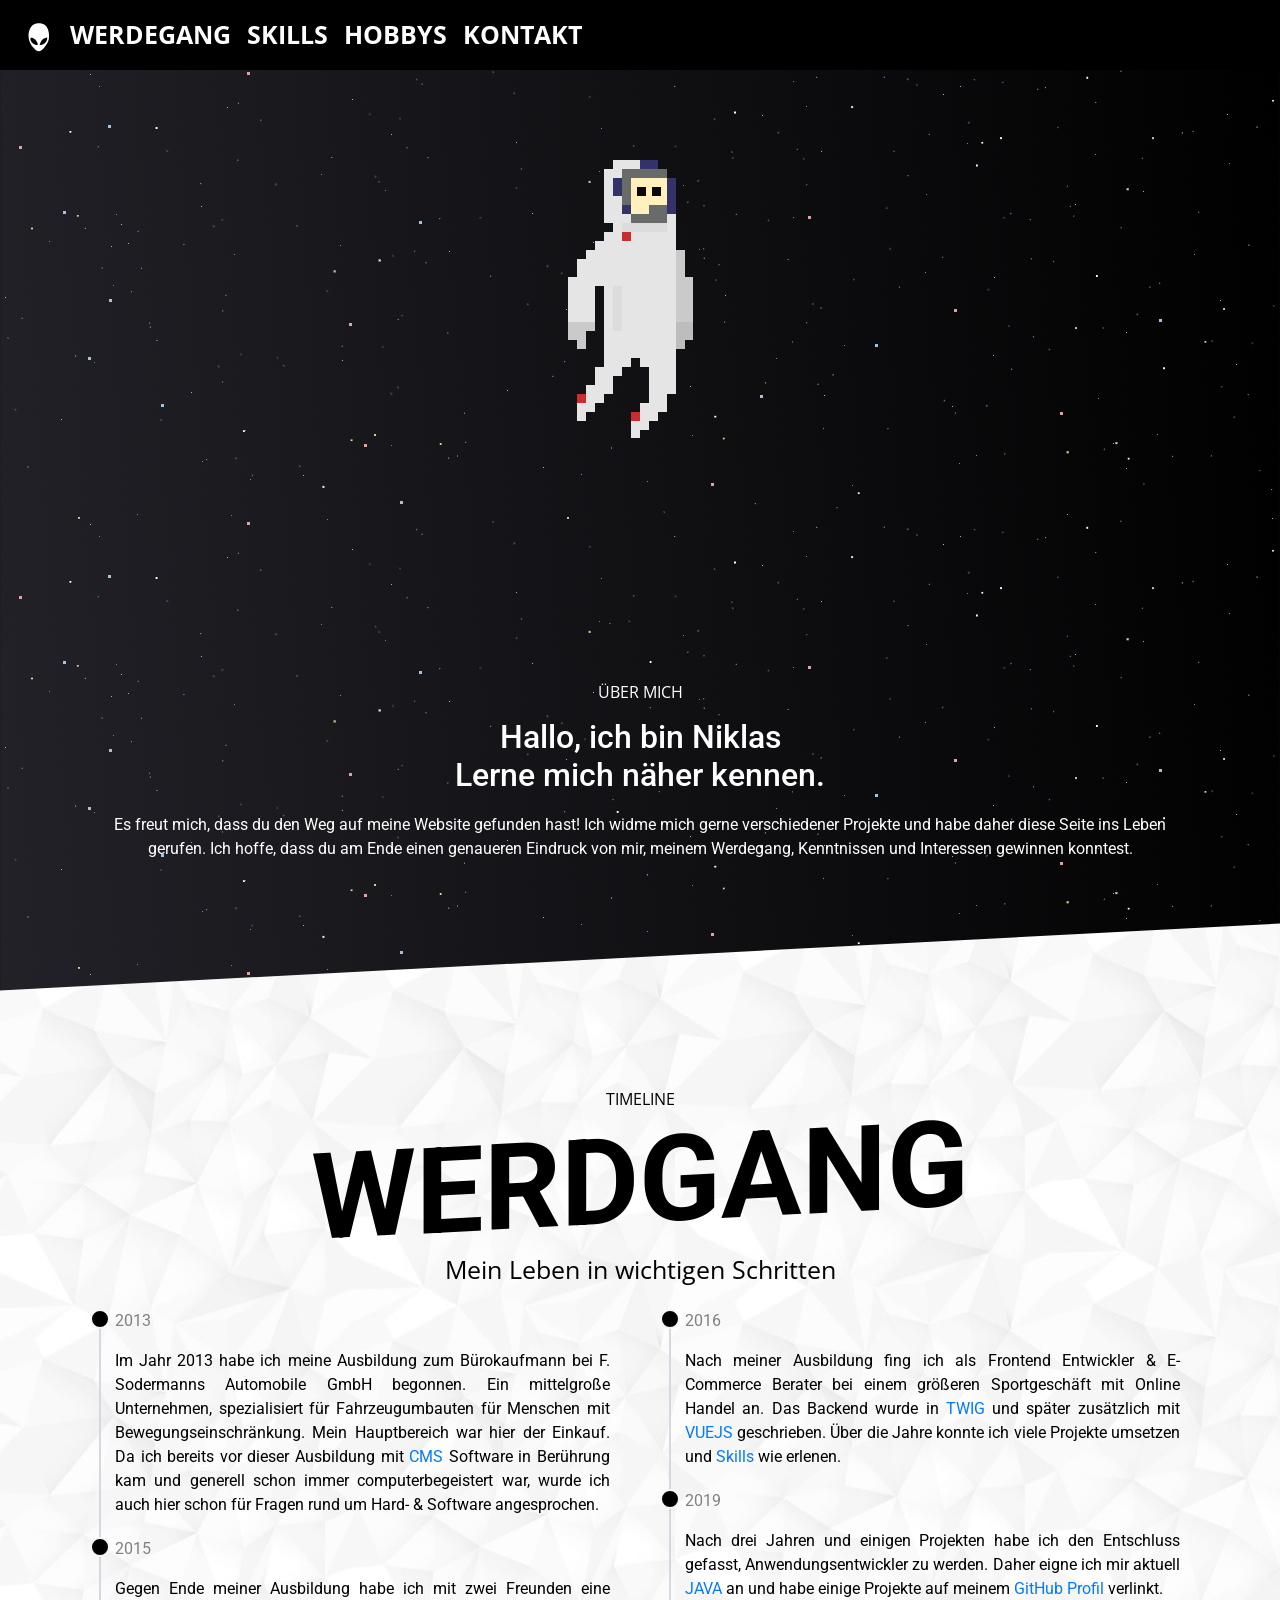
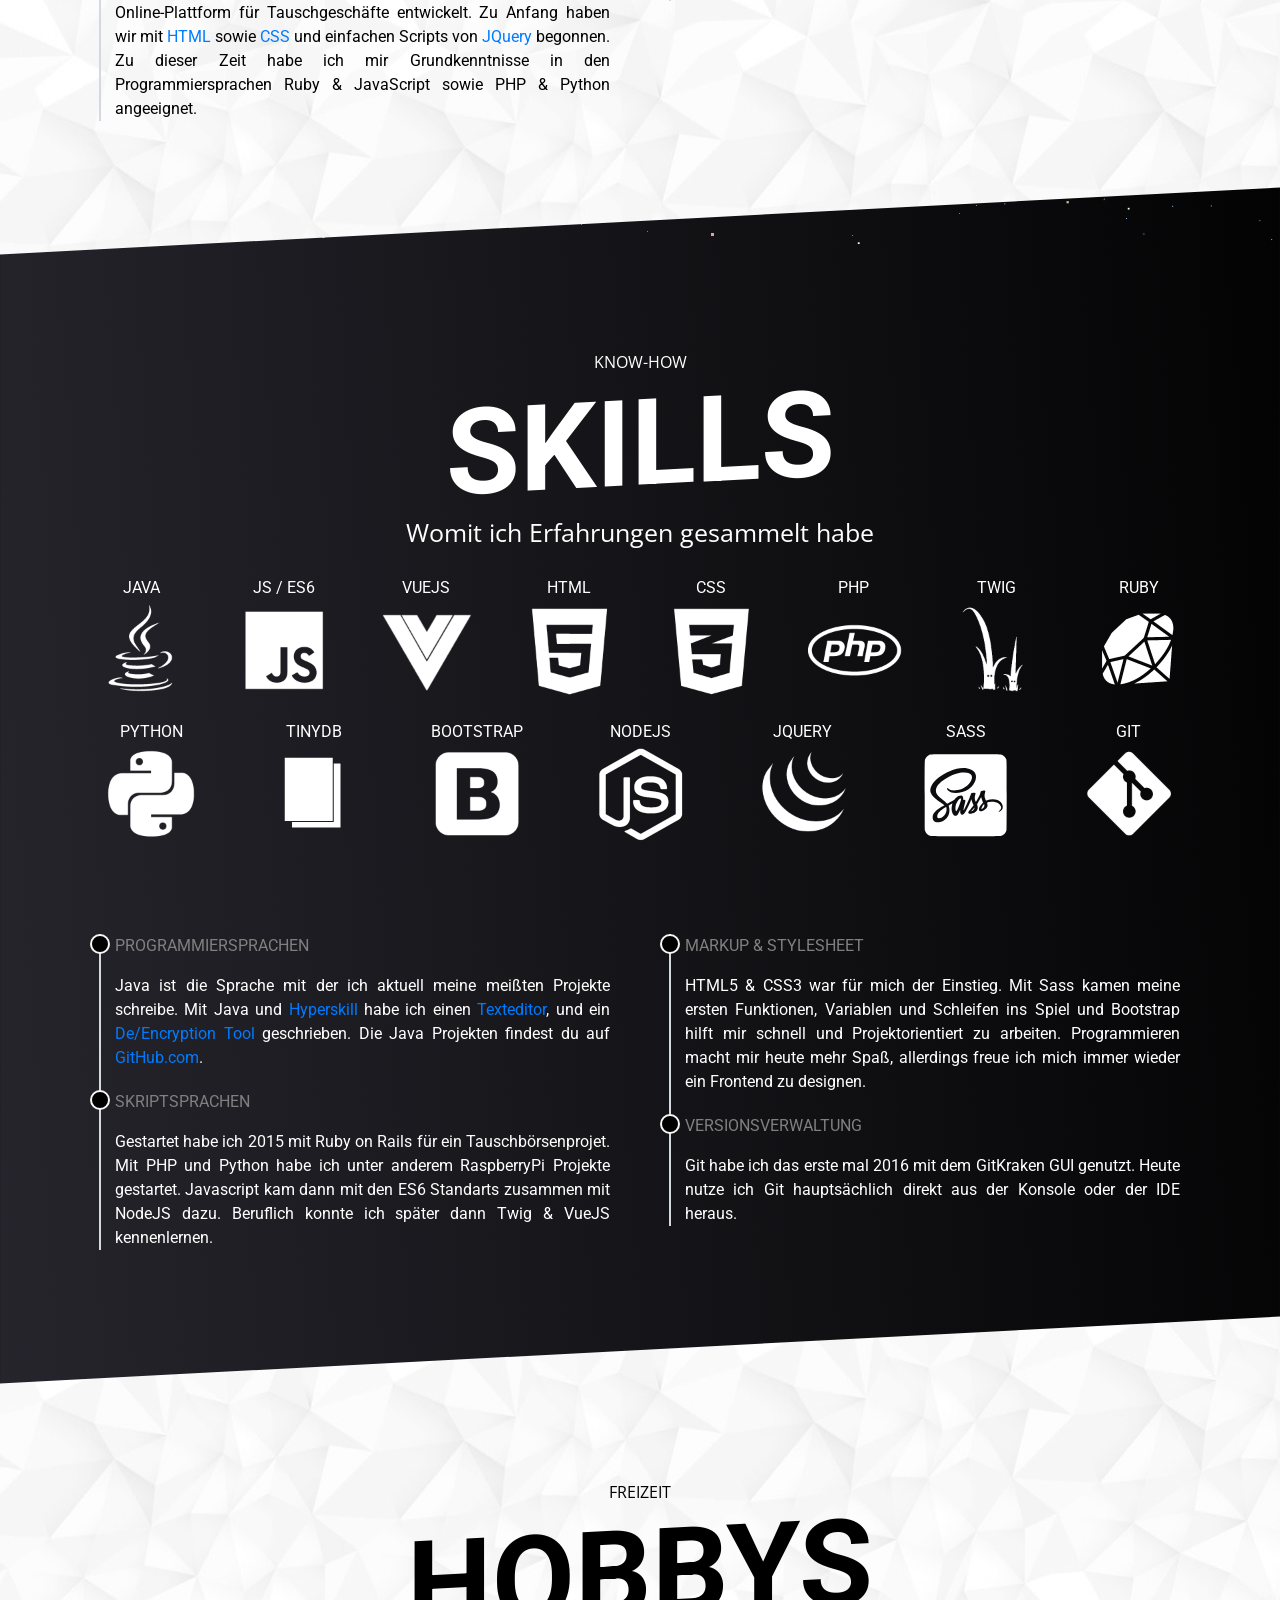
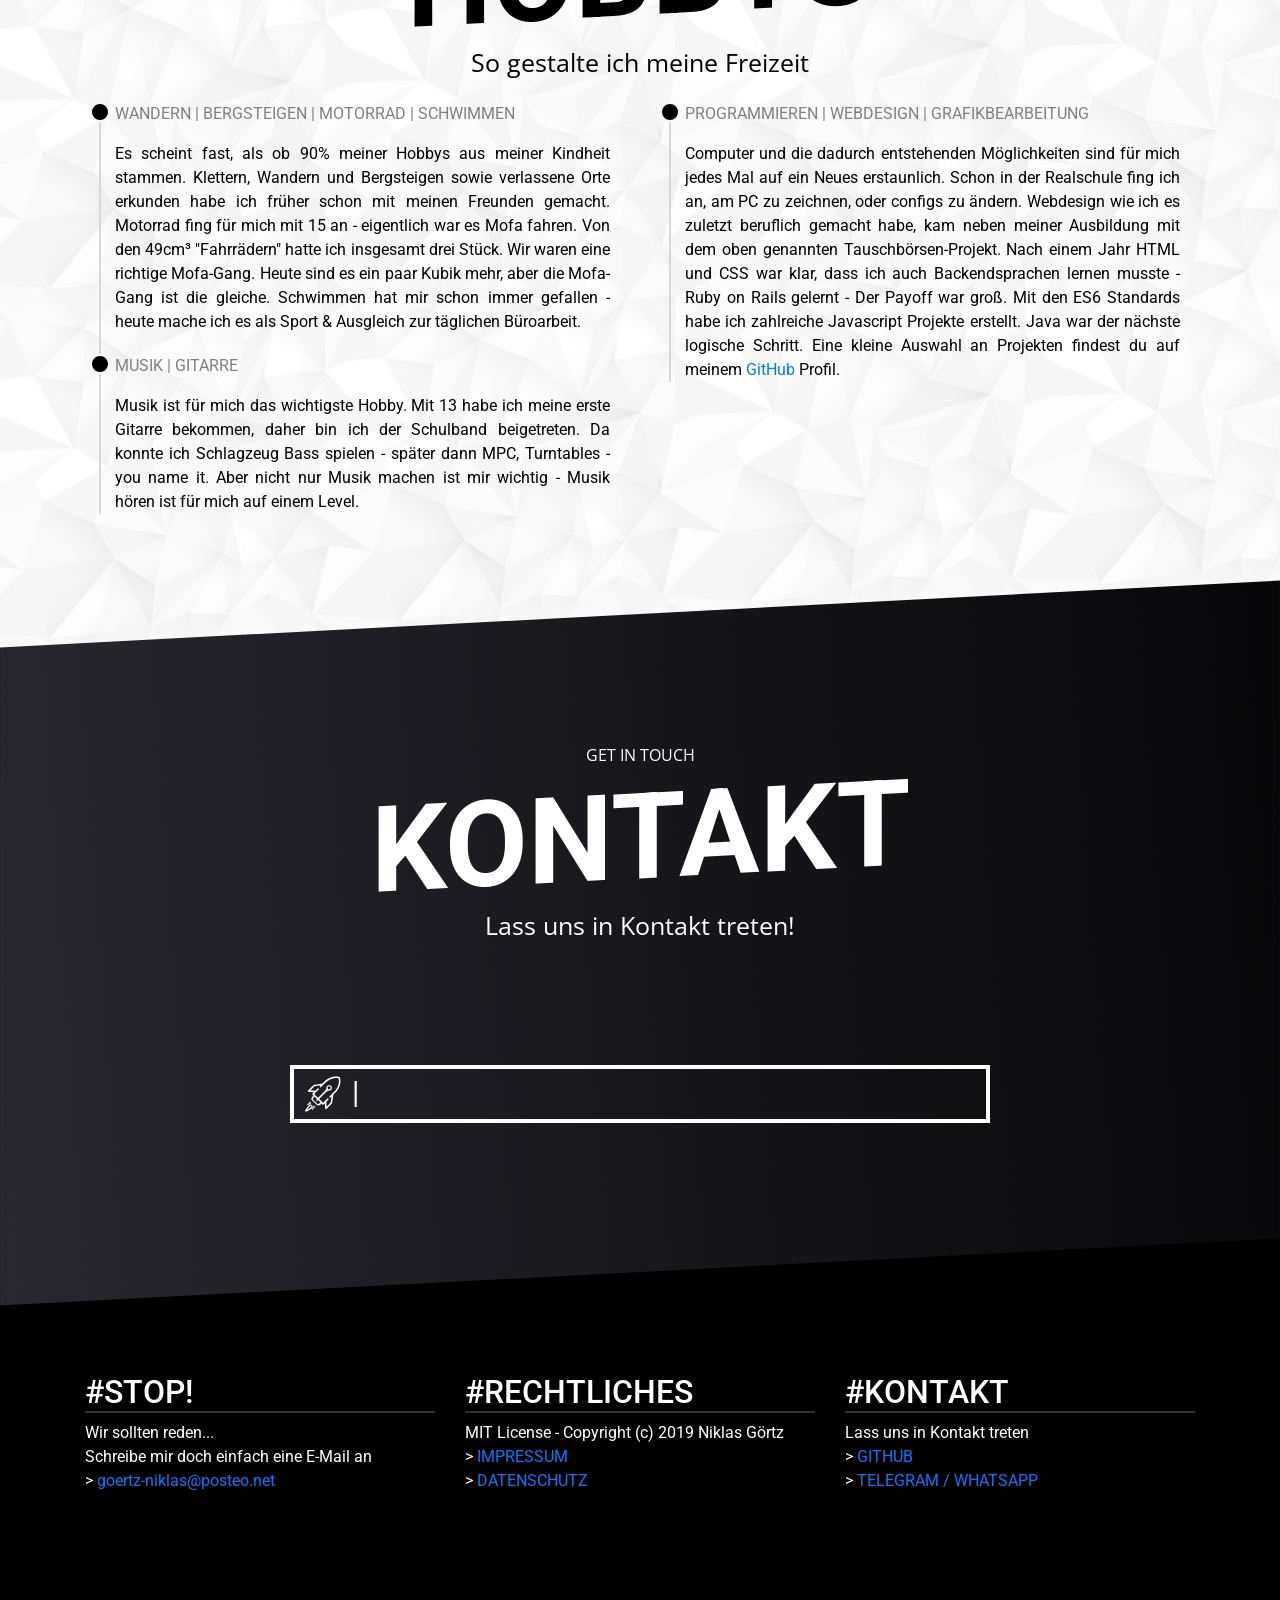
==== commit d90947b8: "Update index.html" ====
--- a/index.html
+++ b/index.html
@@ -56,8 +56,8 @@
         <div class="sBr"></div>
         <p>
           Es freut mich, dass du den Weg auf meine Website gefunden hast! 
-          Ich widme mich gerne verschiedener Projekte.
-          So habe ich diese Seite ins Leben gerufen, um mich näher vorstellen zu können. 
+          Ich widme mich gerne verschiedener Projekte und 
+          habe daher diese Seite ins Leben gerufen. 
           Ich hoffe, dass du am Ende einen genaueren Eindruck von mir, meinem Werdegang, Kenntnissen und Interessen gewinnen konntest.
         </p>
       </div>
@@ -75,49 +75,40 @@
                   <li>
                     <p class="skillHeading">2013</p>
                     <p>
-                      Im Jahr 2013 hatte ich meine Ausbildung zum Bürokaufmann begonnen.
-                      In diesem mittelgroße Unternehmen, spezialisiert für Fahrzeugumbauten
-                      für Menschen mit Bewegungseinschränkung, ist jeder Azubi jedes Büro durchlaufen.
+                      Im Jahr 2013 habe ich meine Ausbildung zum Bürokaufmann bei F. Sodermanns Automobile GmbH begonnen.
+                      Ein mittelgroße Unternehmen, spezialisiert für Fahrzeugumbauten für Menschen mit Bewegungseinschränkung.
                       Mein Hauptbereich war hier der Einkauf. Da ich bereits vor dieser Ausbildung mit
-                      <a href="#section-skills">CMS</a> Software in Berührung kam und generell schon immer Computer begeister war, wurde
-                      ich auch hier schon für Fragen rund um Computerhilfe angesprochen.             
+                      <a href="#section-skills">CMS</a> Software in Berührung kam und generell schon immer computerbegeistert war, wurde
+                      ich auch hier schon für Fragen rund um Hard- & Software angesprochen.             
                     </p>
                   </li>
                   <li>
                     <p class="skillHeading">2015</p> 
                     <p>
-                      Gegen mitte meiner Ausbildung habe ich mit zwei Freunden eine online Plattform für
-                      Tauschgeschäfte entwickelt. Neben den Geschäftskonzepten wollten wir unser Projekt 
-                      vor allem aber selber entwickeln. Da keiner von uns programmieren konnte, haben wir
-                      ersteinmal mit <a href="#section-skills">HTML</a> sowie <a href="#section-skills">CSS</a> und einfachen scripts von <a href="#section-skills">JQuery</a> begonnen.
-                      Zum Ende des Jahres kam ich mit <a href="#section-skills">Ruby</a> in Berührung.
+                      Gegen Ende meiner Ausbildung habe ich mit zwei Freunden eine Online-Plattform für
+                      Tauschgeschäfte entwickelt.  
+                      Zu Anfang haben wir mit <a href="#section-skills">HTML</a> sowie <a href="#section-skills">CSS</a> und einfachen 
+                      Scripts von <a href="#section-skills">JQuery</a> begonnen. 
+                      Zu dieser Zeit habe ich mir Grundkenntnisse in den Programmiersprachen Ruby & JavaScript sowie PHP & Python angeeignet.
                     </p>
                   </li>
-
               </div> 
               <div class="col-md-6 timelineCol">
                   <ul class="timeline">
                     <li>
                       <p class="skillHeading">2016</p> 
                       <p>
-                        Nach meiner Ausbildung fing ich als "IT-Support für den Bereich E-Commerce" bei einem
-                        größeren Sportgeschäft mit Online Handel an. Da als Anforderung <a href="#section-skills">PHP</a> und HTML sowie CSS-Kenntnisse
-                        gefragt waren, fing ich an PHP sowie <a href="#section-skills">JS(ES6)</a> zu lernen. Das Backend wurde in <a href="#section-skills">TWIG</a> und später zusätzlich mit <a href="#section-skills">VUEJS</a>
+                        Nach meiner Ausbildung fing ich als Frontend Entwickler & E-Commerce Berater bei einem
+                        größeren Sportgeschäft mit Online Handel an. Das Backend wurde in <a href="#section-skills">TWIG</a> und später zusätzlich mit <a href="#section-skills">VUEJS</a>
                         geschrieben. Über die Jahre konnte ich viele Projekte umsetzen und <a href="#section-skills">Skills</a>
-                        wie erlenen:
-                        <p>
-                        - Konzeption und Umsetzung einer Lagergostik mit CMS Anbindung<br>
-                        - Konzeption und Umsetzung eines Datenschutzkonzepts<br>
-                        - Konzeption und Umsetzung eines neuen Frontend-Designs<br>
-                        - Anbindung des POS Kassensystems mit dem vorhandenem CMS<br>
-                        - Backend Integration für VUEJS<p>                            
+                        wie erlenen.                         
                       </p>
                     </li>                    
                     <li> 
                       <p class="skillHeading">2019</p>
                       <p>
-                        Nach drei Jahren und einigen Projekten ist mir klar, dass ich mir meine Karriere am besten in der Softwareentwicklung 
-                        vorstellen kann. Daher habe ich mit <a href="#section-skills">JAVA</a> begonnen und einige Projekte auf meinem <a href="https://github.com/dooflesdoodles">GitHub Profil</a> verlinkt.
+                        Nach drei Jahren und einigen Projekten habe ich den Entschluss gefasst, Anwendungsentwickler zu werden.
+                        Daher eigne ich mir aktuell <a href="#section-skills">JAVA</a> an und habe einige Projekte auf meinem <a href="https://github.com/goertzniklas">GitHub Profil</a> verlinkt.
                       </p>
                     </li>
                 </div> 
@@ -161,9 +152,6 @@
             <p class="skillTag">PYTHON</p>
             <img class="skillImg" id="skillID-1" src="img/logos/python.svg"><img>
           </div></div><div class="col col4"><div class="skill">
-            <p class="skillTag">MONGODB</p>
-            <img class="skillImg" id="skillID-15" src="img/logos/mdb.svg"><img>
-          </div></div><div class="col col4"><div class="skill">
             <p class="skillTag">TINYDB</p>
             <img class="skillImg" id="skillID-5" src="img/logos/tdb.svg"><img>
           </div></div><div class="col col4"><div class="skill">
@@ -190,49 +178,57 @@
               <li>
                 <p class="skillHeading">PROGRAMMIERSPRACHEN</p>
                 <p>
-                  Java ist die neuste Sprache die ich aktuell auch noch intensiv lerne.
-                  Mit Java und <a href="https://hyperskill.org/">Hyperskill</a> habe ich einen <a href="https://github.com/dooflesdoodles">Texteditor</a>, ein <a href="https://github.com/dooflesdoodles">De/Encryption Tool</a> oder auch ein <a href="https://github.com/dooflesdoodles">Digital Recognition</a> Tool, geschrieben.
-                  Außerdem habe ich für meine Bierbrauenden Geschwister einen <a href="https://github.com/dooflesdoodles">Bierbot</a> programmiert.
-                  Die einzelnen Java Projekten findest du auf <a href="https://github.com/dooflesdoodles">GitHub.com</a>.
-                </p>
-              </li>
-              <li>
-                <p class="skillHeading">AUSZEICHNUNGSSPRACHEN</p>
-                <p>
-                  HTML5 &amp; CSS3 sind für viele Programmierer der Einstieg. Für mich war es nicht anders. 
-                  Mit Sass kamen meine ersten Funktionen, Variablen und Schleifen ins Spiel.
-                  Auch wenn ich heute mehr Freude an Logik Programmen habe, spiele ich immer wieder gerne mit HTMl &amp; CSS.
-                  Bootstrap hilft mir schnell und Projektorientiert zu arbeiten.
-                </p>
-              </li>
-              <li>
-                <p class="skillHeading">VERSIONSVERWALTUNG</p>
-                <p>
-                  Git habe ich das erste mal 2016 mit dem GitKraken GUI genutzt.
-                  Heute nutze ich Git hauptsächlich direkt aus der Konsole oder der IDE heraus.
-                </p>
-              </li>
+                  Java ist die Sprache mit der ich aktuell meine meißten Projekte schreibe.
+                  Mit Java und <a href="https://hyperskill.org/">Hyperskill</a> habe ich einen <a href="https://github.com/goertzniklas">Texteditor</a>, 
+                  und ein <a href="https://github.com/goertzniklas">De/Encryption Tool</a> geschrieben.
+                  Die Java Projekten findest du auf <a href="https://github.com/goertzniklas">GitHub.com</a>.
+                </p>
+              </li>
+
+              <li>
+                <p class="skillHeading">SKRIPTSPRACHEN</p>
+                <p>
+                  Gestartet habe ich 2015 mit Ruby on Rails für ein Tauschbörsenprojet.
+                  Mit PHP und Python habe ich unter anderem RaspberryPi Projekte gestartet. 
+                  Javascript kam dann mit den ES6 Standarts zusammen mit NodeJS dazu.
+                  Beruflich konnte ich später dann Twig & VueJS kennenlernen.
+                </p>
+              </li>
+
             </ul>
           </div>
                 
           <div class="col-md-6 timelineCol">
             <ul class="timeline">
-              <li>
-                <p class="skillHeading">SKRIPTSPRACHEN</p>
-                <p>
-                  Gestartet habe ich 2015 mit Ruby on Rails für ein Tauschbörsenprojet.
-                  Mit PHP und Python habe ich dann unter anderem RaspberryPi Projekte geschrieben. 
-                  Javascript kam dann mit den es6 Standarts zusammen mit NodeJS und JQuery dazu.
-                  Beruflich nutze ich Twig zusammen mit VueJS.
-                </p>
-              </li>
+
+              <li>
+                <p class="skillHeading">MARKUP & STYLESHEET</p>
+                <p>
+                  HTML5 &amp; CSS3 war für mich der Einstieg. 
+                  Mit Sass kamen meine ersten Funktionen, Variablen und Schleifen ins Spiel und
+                  Bootstrap hilft mir schnell und Projektorientiert zu arbeiten.
+                  Programmieren macht mir heute mehr Spaß, allerdings freue ich mich immer wieder 
+                  ein Frontend zu designen.
+                </p>
+              </li>
+
+              <li>
+                <p class="skillHeading">VERSIONSVERWALTUNG</p>
+                <p>
+                  Git habe ich das erste mal 2016 mit dem GitKraken GUI genutzt.
+                  Heute nutze ich Git hauptsächlich direkt aus der Konsole oder der IDE heraus.
+                </p>
+              </li>
+
+            <!--
               <li>
                 <p class="skillHeading">DATENBANKEN</p>
                 <p>
-                  Meine ersten Datenbanken waren .txt Dateien. Das ist nicht nur umständlich, sondern auch einfach falsch.
-                  Mit TinyDB konnte ich für kleine JS Anwendungen erste echte Datenbanken nutzen. MongoDB habe ich ebenfalls  so kennengelernt.
-                </p>
-              </li>                  
+                  Meine ersten Datenbanken waren .txt Dateien.
+                  Mit TinyDB konnte ich für kleine JS Anwendungen erste echte Datenbanken nutzen.
+                </p>
+              </li>
+            -->                  
             </ul>
           </div>
 
@@ -249,35 +245,45 @@
         <div class="row">
             <div class="col-md-6 timelineCol">
               <ul class="timeline">
+
                 <li>
-                  <p class="skillHeading">EXPLORING | WANDERN | BERGSTEIGEN | MOTORRAD</p>
+                  <p class="skillHeading">WANDERN | BERGSTEIGEN | MOTORRAD | SCHWIMMEN</p>
                   <p>
-                    Es scheint fast, als ob 90% meiner Hobbys aus meiner Kindheit stammen. Klettern, Wandern und Bergsteigen sowie verlassene Orte erkunden habe ich früher schon mit meinen Freunden gemacht. Heute ist es selbstverständlich legaler und sicherer geworden. Motorrad fing für mich mit 15 an - eigentlich war es Mofa fahren. Von den 49cm³ "Fahrrädern" hatte ich drei Stück. Meinen Freunden und ich waren wir eine richtige Mofa Gang. Heute sind es ein paar Kubik mehr, den Spaß daran mit meinen Freunden eine Runde zu drehen, werde ich aber wohl nie verlieren.
+                    Es scheint fast, als ob 90% meiner Hobbys aus meiner Kindheit stammen. Klettern, Wandern und Bergsteigen sowie verlassene Orte 
+                    erkunden habe ich früher schon mit meinen Freunden gemacht. 
+                    Motorrad fing für mich mit 15 an - eigentlich war es Mofa fahren. Von den 49cm³ "Fahrrädern" hatte ich insgesamt drei Stück. 
+                    Wir waren eine richtige Mofa-Gang. Heute sind es ein paar Kubik mehr, aber die Mofa-Gang ist die gleiche.
+                    Schwimmen hat mir schon immer gefallen - heute mache ich es als Sport & Ausgleich zur täglichen Büroarbeit.
                   </p>
                 </li>
+
                 <li>
-                  <p class="skillHeading">PROGRAMMIEREN | WEBDESIGN | GRAFIKBEARBEITUNG</p>
+                  <p class="skillHeading">MUSIK | GITARRE</p>
                   <p>
-                    Computer und die dadurch entstehenden Möglichkeiten sind für mich jedes Mal auf ein Neues erstaunlich. Schon in der Realschule fing ich an am PC zu zeichnen, oder configs zu ändern. Webdesign wie ich es heute beruflich mache kamen neben meiner Ausbildung mit dem oben genannten Tauschbörsen-Projekt. Nach einem Jahr HTML und CSS war klar, dass ich auch Backend Sprachen lernen musste - Ruby on Rails gelernt - Der Payoff war groß. Mit den ES6 Standards habe ich zahlreiche Javascript Projekte erstellt. Java war der nächste logische Schritt. Eine kleine Auswahl an Projekten findest du auf meinem GitHub Profil.
+                    Musik ist für mich das wichtigste Hobby. 
+                    Mit 13 habe ich meine erste Gitarre bekommen, daher bin ich der Schulband beigetreten. 
+                    Da konnte ich Schlagzeug Bass spielen - später dann MPC, Turntables - you name it. Aber nicht nur 
+                    Musik machen ist mir wichtig - Musik hören ist für mich auf einem Level.
                   </p>
-                </li>
+                </li>   
+
               </ul>
             </div>
                 
             <div class="col-md-6 timelineCol">
               <ul class="timeline">
+
                 <li>
-                  <p class="skillHeading">SCHWIMMEN</p>
+                  <p class="skillHeading">PROGRAMMIEREN | WEBDESIGN | GRAFIKBEARBEITUNG</p>
                   <p>
-                    Schwimmen hat mir schon immer gefallen - heute mache ich es als Sport / Ausgleich zur täglichen Büroarbeit.
+                    Computer und die dadurch entstehenden Möglichkeiten sind für mich jedes Mal auf ein Neues erstaunlich. Schon in der Realschule 
+                    fing ich an, am PC zu zeichnen, oder configs zu ändern. Webdesign wie ich es zuletzt beruflich gemacht habe, kam neben meiner Ausbildung 
+                    mit dem oben genannten Tauschbörsen-Projekt. Nach einem Jahr HTML und CSS war klar, dass ich auch Backendsprachen lernen musste - 
+                    Ruby on Rails gelernt - Der Payoff war groß. Mit den ES6 Standards habe ich zahlreiche Javascript Projekte erstellt. Java war der nächste 
+                    logische Schritt. Eine kleine Auswahl an Projekten findest du auf meinem <a href="https://github.com/goertzniklas">GitHub</a> Profil.
                   </p>
                 </li>
-                <li>
-                  <p class="skillHeading">MUSIK | GITARRE</p>
-                  <p>
-                    Musik ist für mich das wichtigste Hobby. Schon bevor ich mit 13 meine erste Gitarre bekommen habe, spielte ich Musik. In der Grundschule war es mit Dance eJay, eine Software um elektronische Musik zu machen - mit meiner ersten Gitarre wurde es dann ernster. In der Schulband konnte ich Schlagzeug, Klavier oder auch E-Bass spielen - später dann MPC, Turntables - you name it. Aber nicht nur Musik machen ist mir wichtig - Musik hören ist für mich auf einem Level. Du willst hören was ich höre? - Hier geht's zu meinem Spotify Profil!
-                  </p>
-                </li>                
+
               </ul>
             </div>
           </div>
@@ -325,7 +331,7 @@
             border-bottom: 2px solid #2f3131;
         ">#KONTAKT</h2>
             Lass uns in Kontakt treten<br>
-            > <a href="https://github.com/dooflesdoodles">GITHUB</a><br>
+            > <a href="https://github.com/goertzniklas">GITHUB</a><br>
             > <a href="tel:015221300442">TELEGRAM / WHATSAPP</a>
           </div>
         </div>
@@ -337,4 +343,4 @@
     <script src="./js/bs.js"></script>
     <script src="./js/custom.js"></script>
   </body>
-</html>+</html>
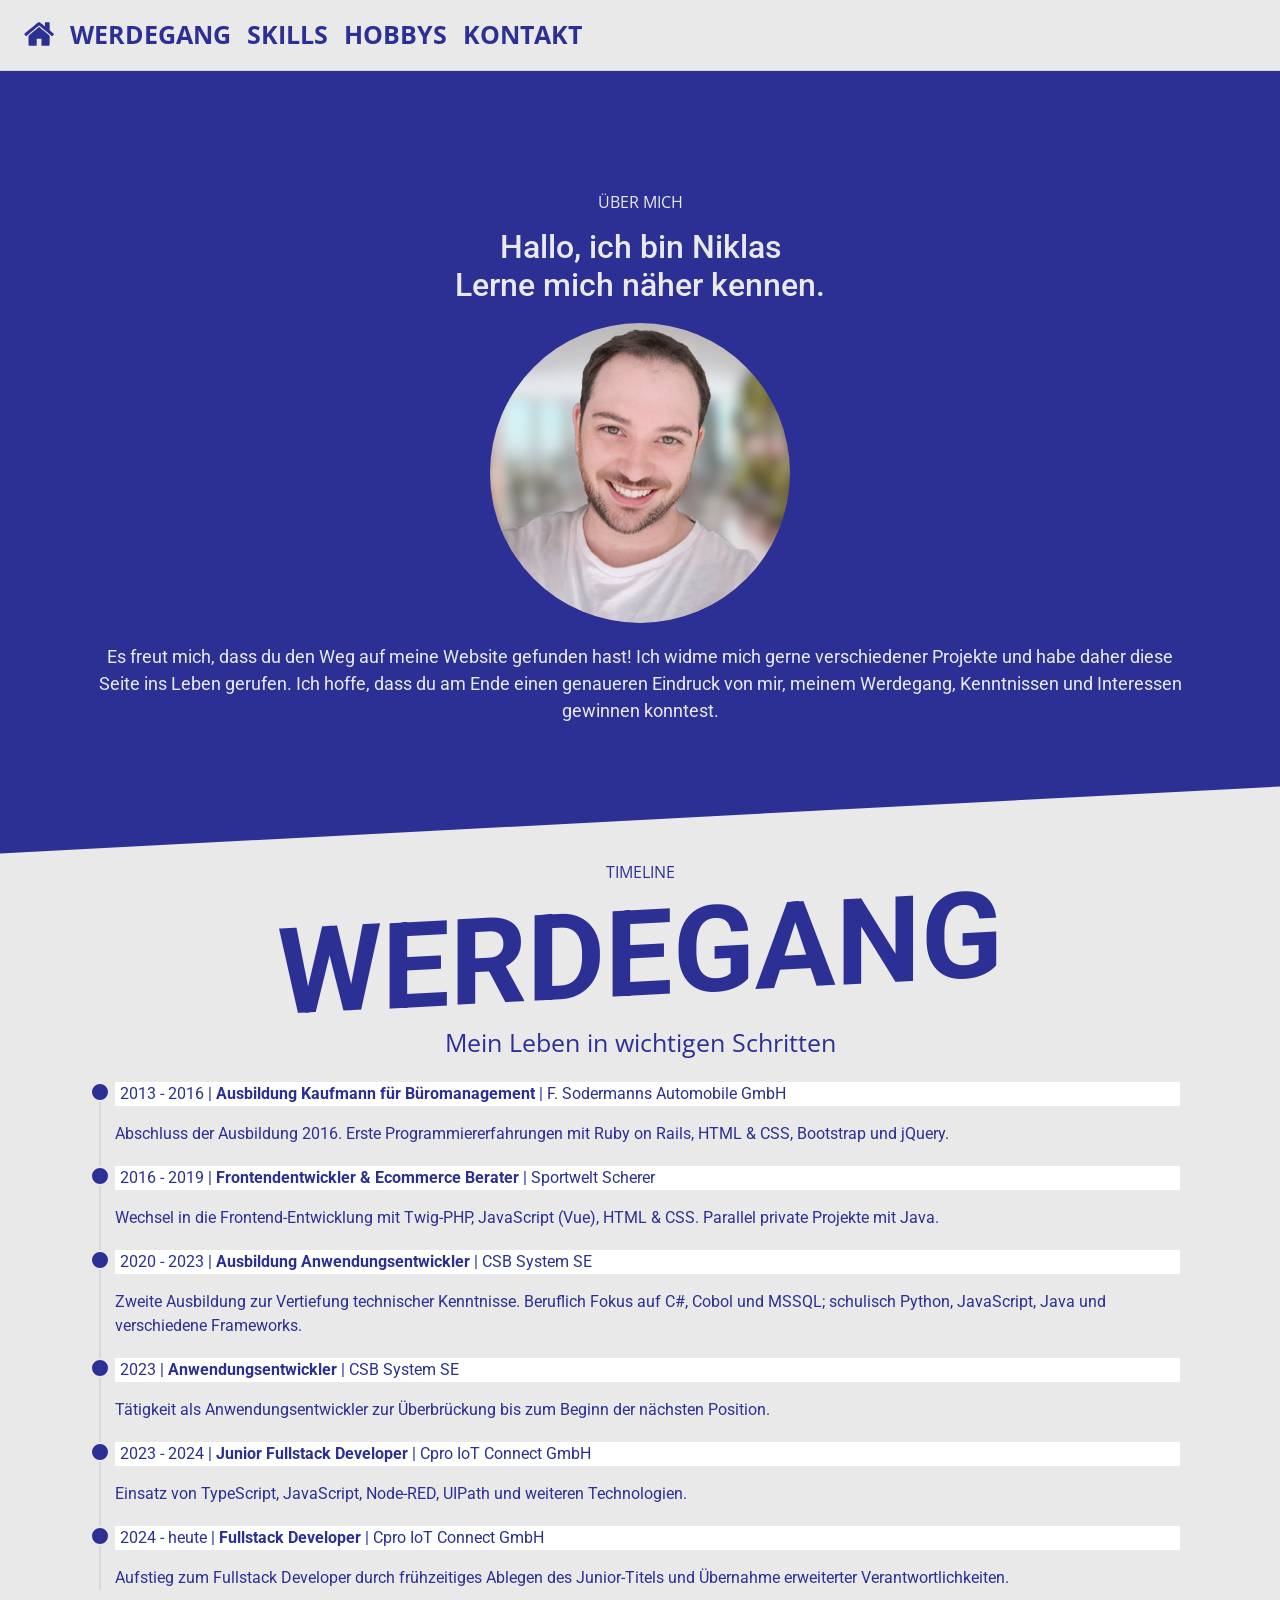
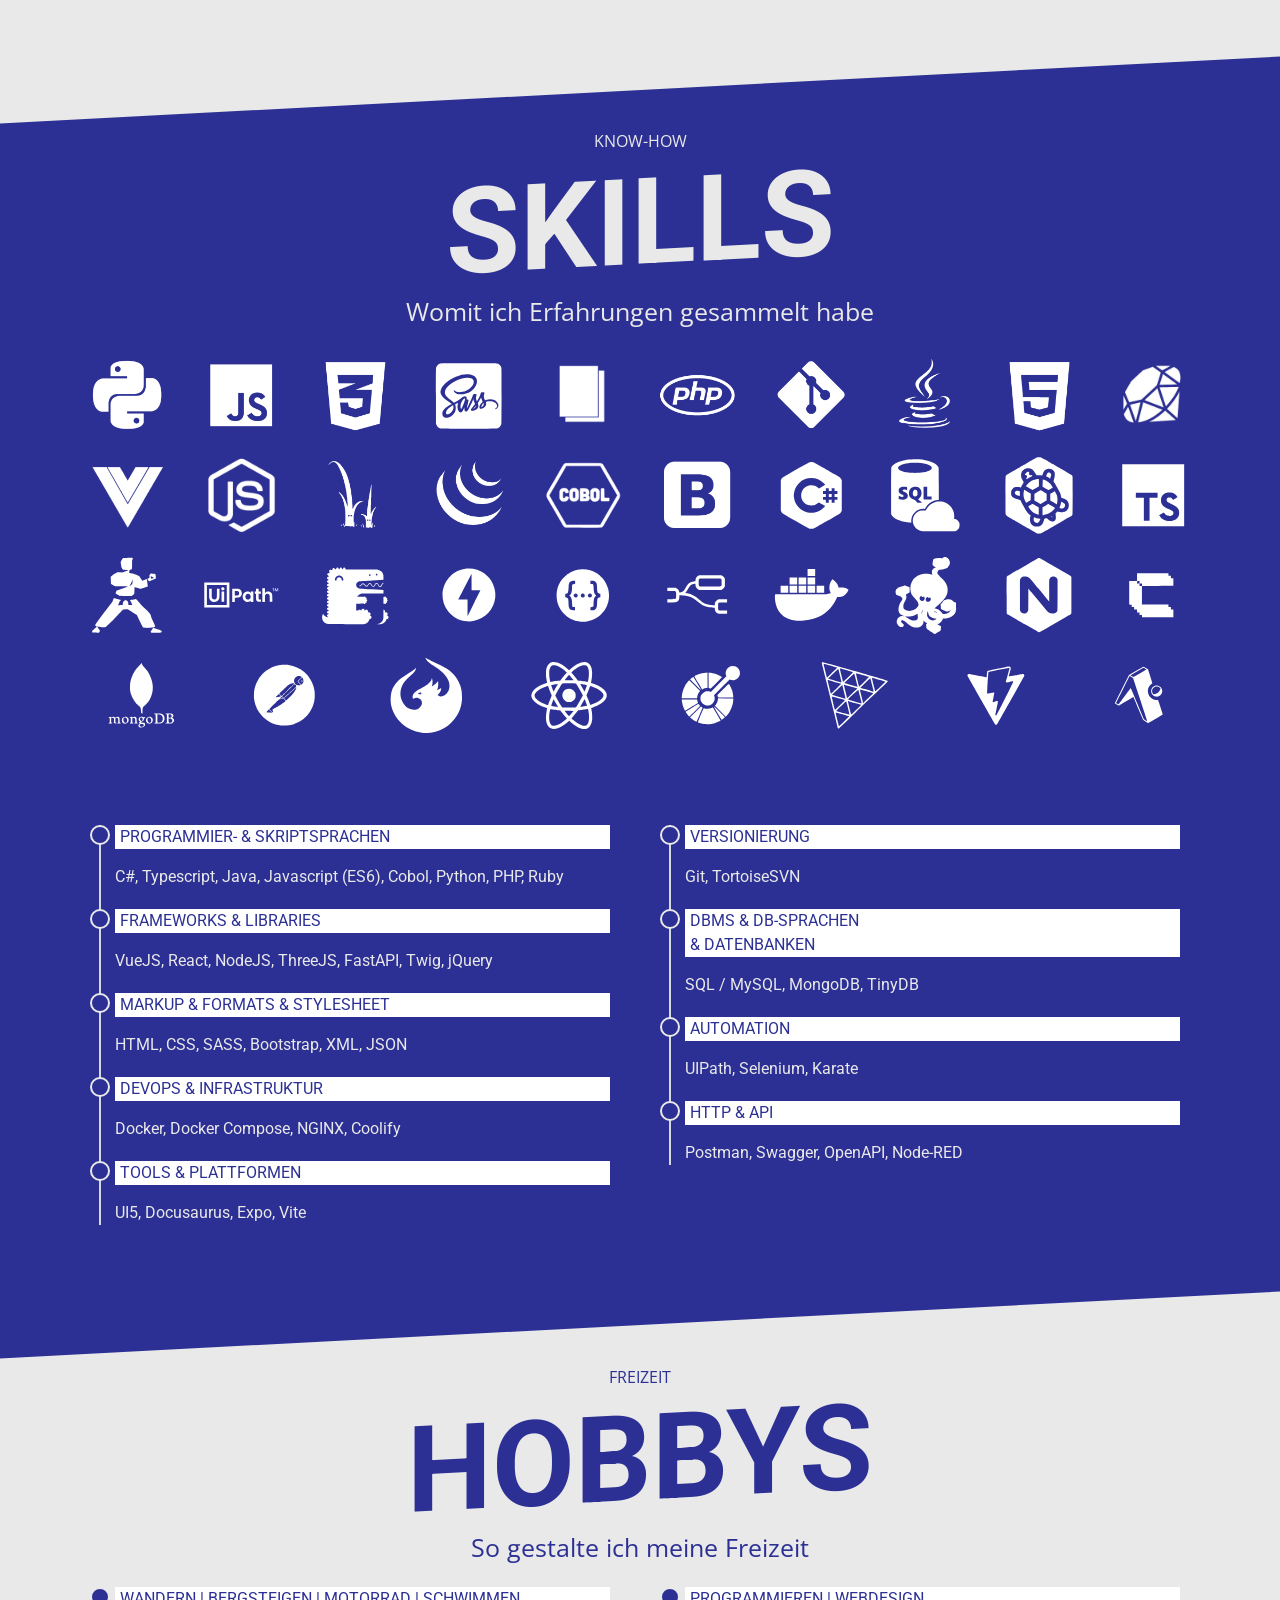
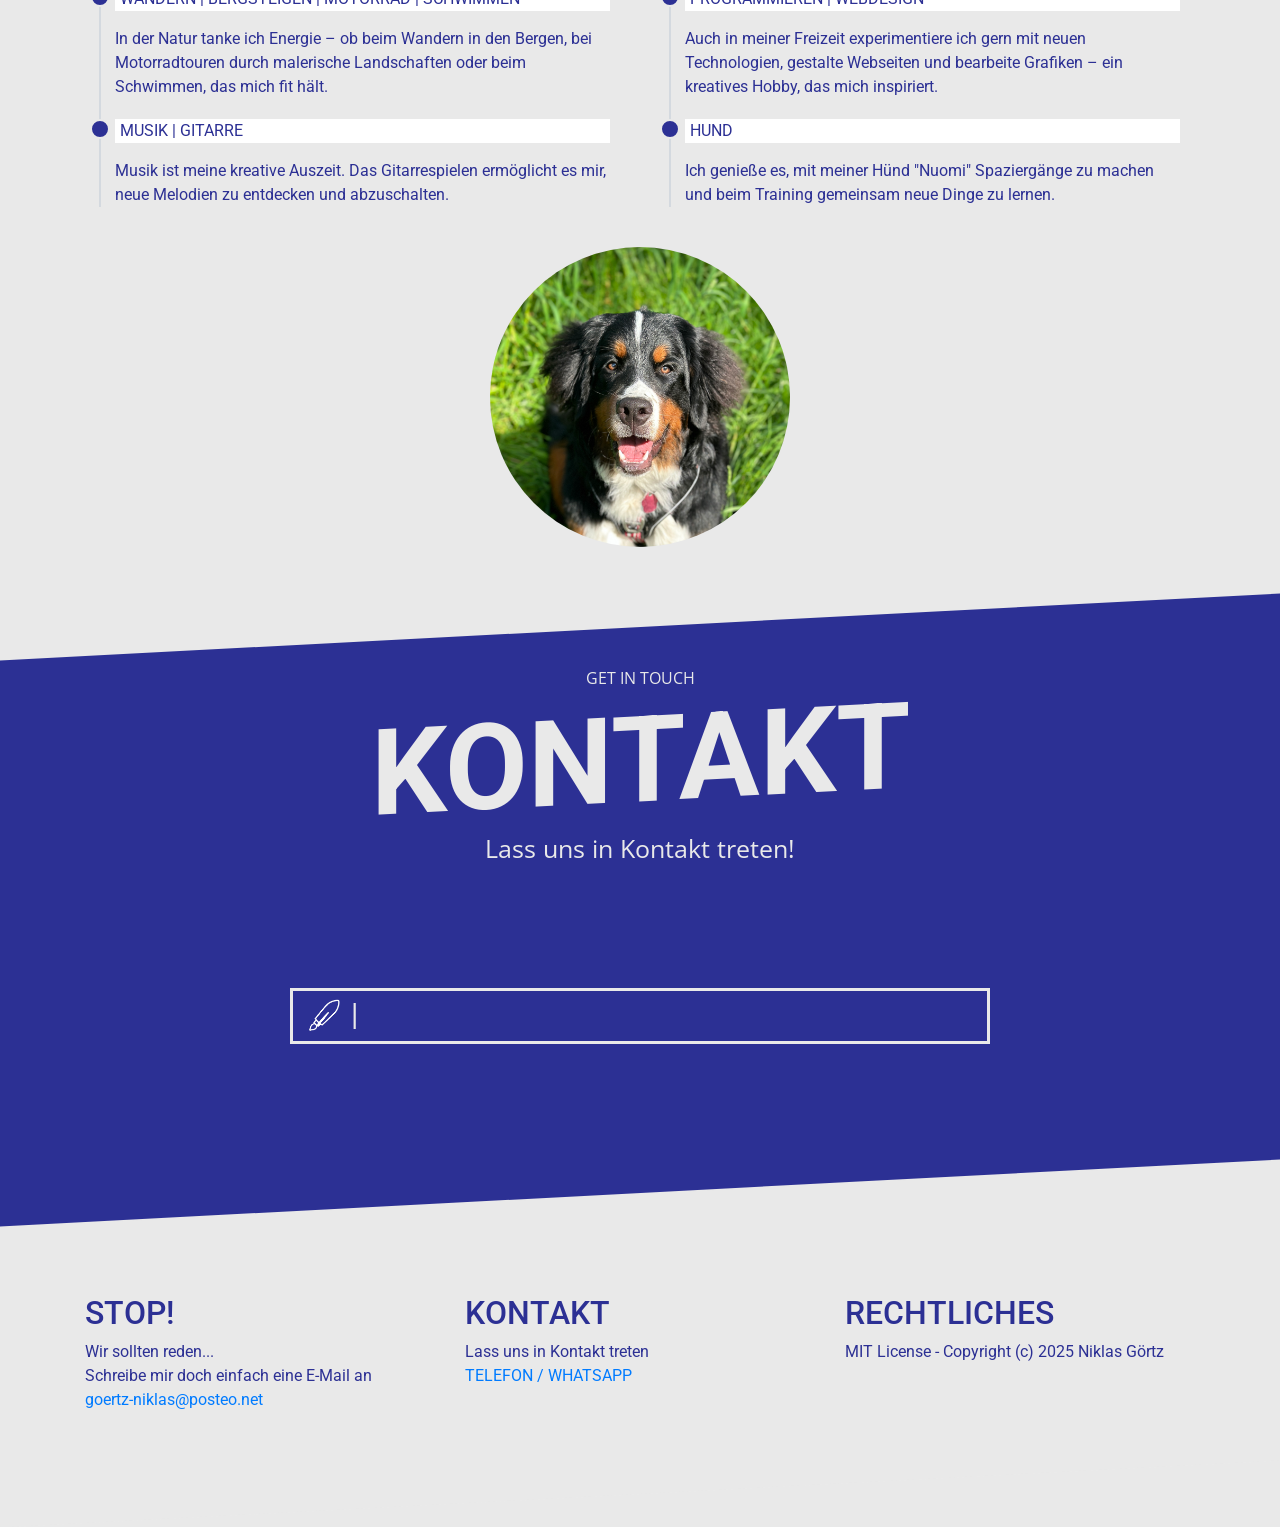
==== commit 0694fef0: "Initial commit" ====
--- a/index.html
+++ b/index.html
@@ -14,12 +14,6 @@
   </head>
 
   <body>
-    <div class="stars1"></div>
-    <div class="stars2"></div>
-    <div class="stars3"></div>
-    <div class="stars4"></div>
-    <div class="stars5"></div>
-
     <nav class="navbar navbar-expand-md navbar-dark fixed-top dark">
       <button class="navbar-toggler" type="button" data-toggle="collapse" data-target="#navbarCollapse" aria-controls="navbarCollapse" aria-expanded="false" aria-label="Toggle navigation">
         <span>☰</span>
@@ -27,7 +21,7 @@
 
       <div class="collapse navbar-collapse" id="navbarCollapse">
         <ul class="navbar-nav">
-          <li class="nav-item">
+          <li class="nav-item home">
             <a class="nav-link" href="#section-about"><img src="./img/logos/alien.svg"></a>
           </li>          
           <li class="nav-item">
@@ -45,16 +39,15 @@
         </ul>
       </div>
     </nav>
-
-    <div id="astronaut"></div>
-  
+     
     <div class="section" id="section-about">
       <div class="container">
         <div class="firstTitle">Über mich</div>
         <div class="sBr"></div><br>
         <h2>Hallo, ich bin Niklas<br> Lerne mich näher kennen.</h2>
         <div class="sBr"></div>
-        <p>
+        <div class="profile-picture"></div>
+        <p class="headBanner">
           Es freut mich, dass du den Weg auf meine Website gefunden hast! 
           Ich widme mich gerne verschiedener Projekte und 
           habe daher diese Seite ins Leben gerufen. 
@@ -66,53 +59,61 @@
     <div class="section" id="section-timeline">
       <div class="container">
         <div class="firstTitle">Timeline</div>
-        <div class="secondTitle">Werdgang</div>
+        <div class="secondTitle">Werdegang</div>
         <div class="thirdTitle">Mein Leben in wichtigen Schritten</div>
 
         <div class="row">
-            <div class="col-md-6 timelineCol">
-                <ul class="timeline">
-                  <li>
-                    <p class="skillHeading">2013</p>
-                    <p>
-                      Im Jahr 2013 habe ich meine Ausbildung zum Bürokaufmann bei F. Sodermanns Automobile GmbH begonnen.
-                      Ein mittelgroße Unternehmen, spezialisiert für Fahrzeugumbauten für Menschen mit Bewegungseinschränkung.
-                      Mein Hauptbereich war hier der Einkauf. Da ich bereits vor dieser Ausbildung mit
-                      <a href="#section-skills">CMS</a> Software in Berührung kam und generell schon immer computerbegeistert war, wurde
-                      ich auch hier schon für Fragen rund um Hard- & Software angesprochen.             
-                    </p>
-                  </li>
-                  <li>
-                    <p class="skillHeading">2015</p> 
-                    <p>
-                      Gegen Ende meiner Ausbildung habe ich mit zwei Freunden eine Online-Plattform für
-                      Tauschgeschäfte entwickelt.  
-                      Zu Anfang haben wir mit <a href="#section-skills">HTML</a> sowie <a href="#section-skills">CSS</a> und einfachen 
-                      Scripts von <a href="#section-skills">JQuery</a> begonnen. 
-                      Zu dieser Zeit habe ich mir Grundkenntnisse in den Programmiersprachen Ruby & JavaScript sowie PHP & Python angeeignet.
-                    </p>
-                  </li>
-              </div> 
-              <div class="col-md-6 timelineCol">
-                  <ul class="timeline">
-                    <li>
-                      <p class="skillHeading">2016</p> 
-                      <p>
-                        Nach meiner Ausbildung fing ich als Frontend Entwickler & E-Commerce Berater bei einem
-                        größeren Sportgeschäft mit Online Handel an. Das Backend wurde in <a href="#section-skills">TWIG</a> und später zusätzlich mit <a href="#section-skills">VUEJS</a>
-                        geschrieben. Über die Jahre konnte ich viele Projekte umsetzen und <a href="#section-skills">Skills</a>
-                        wie erlenen.                         
-                      </p>
-                    </li>                    
-                    <li> 
-                      <p class="skillHeading">2019</p>
-                      <p>
-                        Nach drei Jahren und einigen Projekten habe ich den Entschluss gefasst, Anwendungsentwickler zu werden.
-                        Daher eigne ich mir aktuell <a href="#section-skills">JAVA</a> an und habe einige Projekte auf meinem <a href="https://github.com/goertzniklas">GitHub Profil</a> verlinkt.
-                      </p>
-                    </li>
-                </div> 
-        </div>
+
+            <div class="col-md col-12 timelineCol">
+              <ul class="timeline">
+
+                <li>
+                  <p class="skillHeading">2013 - 2016 | <b>Ausbildung Kaufmann für Büromanagement</b> | F. Sodermanns Automobile GmbH</p>
+                  <p>
+                    Abschluss der Ausbildung 2016. Erste Programmiererfahrungen mit Ruby on Rails, HTML & CSS, Bootstrap und jQuery.
+                  </p>
+                </li>
+                
+                <li>
+                  <p class="skillHeading">2016 - 2019 | <b>Frontendentwickler & Ecommerce Berater</b> | Sportwelt Scherer</p>
+                  <p>
+                    Wechsel in die Frontend-Entwicklung mit Twig-PHP, JavaScript (Vue), HTML & CSS. Parallel private Projekte mit Java.
+                  </p>
+                </li>
+
+                <li>
+                  <p class="skillHeading">2020 - 2023 | <b>Ausbildung Anwendungsentwickler</b> | CSB System SE</p>
+                  <p>
+                    Zweite Ausbildung zur Vertiefung technischer Kenntnisse. Beruflich Fokus auf C#, Cobol und MSSQL; schulisch Python, JavaScript, Java und verschiedene Frameworks.
+                  </p>
+                </li>
+                
+                <li>
+                  <p class="skillHeading">2023 | <b>Anwendungsentwickler</b> | CSB System SE</p>
+                  <p>
+                    Tätigkeit als Anwendungsentwickler zur Überbrückung bis zum Beginn der nächsten Position.
+                  </p>
+                </li>
+                
+                <li>
+                  <p class="skillHeading">2023 - 2024 | <b>Junior Fullstack Developer</b> | Cpro IoT Connect GmbH</p>
+                  <p>
+                    Einsatz von TypeScript, JavaScript, Node-RED, UIPath und weiteren Technologien.
+                  </p>
+                </li>
+                
+                <li>
+                  <p class="skillHeading">2024 - heute | <b>Fullstack Developer</b> | Cpro IoT Connect GmbH</p>
+                  <p>
+                    Aufstieg zum Fullstack Developer durch frühzeitiges Ablegen des Junior-Titels und Übernahme erweiterter Verantwortlichkeiten.
+                  </p>
+                </li>
+                
+                
+              </ul>
+            </div> 
+
+        </div> 
 
       </div>
     </div>
@@ -122,115 +123,313 @@
         <div class="firstTitle">Know-How</div>
         <div class="secondTitle">Skills</div>
         <div class="thirdTitle">Womit ich Erfahrungen gesammelt habe</div><br>
-
         <div class="row">
-          <div class="col col4"><div class="skill">
-            <p class="skillTag">JAVA</p>
-            <img class="skillImg" id="skillID-8" src="img/logos/java.svg"><img>
-          </div></div><div class="col col4"><div class="skill">
-            <p class="skillTag">JS / ES6</p>
-            <img class="skillImg" id="skillID-2" id="skillID-1" src="img/logos/js.svg"><img>
-          </div></div><div class="col col4"><div class="skill">
-            <p class="skillTag">VUEJS</p>
-            <img class="skillImg" id="skillID-11" src="img/logos/vjs.svg"><img>
-          </div></div><div class="col col4"><div class="skill">
-            <p class="skillTag">HTML</p>
-            <img class="skillImg" id="skillID-9" src="img/logos/html.svg"><img>
-          </div></div><div class="col col4"><div class="skill">
-            <p class="skillTag">CSS</p>
-            <img class="skillImg" id="skillID-3" src="img/logos/css.svg"><img>
-          </div></div><div class="col col4"><div class="skill">
-            <p class="skillTag">PHP</p>
-            <img class="skillImg" id="skillID-6" src="img/logos/php.svg"><img>
-          </div></div><div class="col col4"><div class="skill">
-            <p class="skillTag">TWIG</p>
-            <img class="skillImg" id="skillID-13" src="img/logos/twig.svg"><img>
-          </div></div><div class="col col4"><div class="skill">
-            <p class="skillTag">RUBY</p>
-            <img class="skillImg" id="skillID-10" src="img/logos/ruby.svg"><img>
-          </div> </div><div class="col col4"><div class="skill">
-            <p class="skillTag">PYTHON</p>
-            <img class="skillImg" id="skillID-1" src="img/logos/python.svg"><img>
-          </div></div><div class="col col4"><div class="skill">
-            <p class="skillTag">TINYDB</p>
-            <img class="skillImg" id="skillID-5" src="img/logos/tdb.svg"><img>
-          </div></div><div class="col col4"><div class="skill">
-            <p class="skillTag">BOOTSTRAP</p>
-            <img class="skillImg" id="skillID-16" src="img/logos/bs.svg"><img>
-          </div></div><div class="col col4"><div class="skill">
-            <p class="skillTag">NODEJS</p>
-            <img class="skillImg" id="skillID-12" src="img/logos/node.svg"><img>
-          </div></div><div class="col col4"><div class="skill">
-            <p class="skillTag">JQUERY</p>
-            <img class="skillImg" id="skillID-14" src="img/logos/jq.svg"><img>
-          </div></div><div class="col col4"><div class="skill">
-            <p class="skillTag">SASS</p>
-            <img class="skillImg" id="skillID-4" src="img/logos/sass.svg"><img>
-          </div></div><div class="col col4"><div class="skill">
-            <p class="skillTag">GIT</p>
-            <img class="skillImg" id="skillID-7" src="img/logos/git.svg"><img>
-          </div></div>
-
-          <div class="bBr"></div>
+
+        <div class="col-md col  mx-auto">
+          <div class="skill">
+              <p class="skillTag">PYTHON</p>
+              <img class="skillImg" id="skillID-1" src="img/logos/python.svg"><img>
+          </div>
+        </div>
+        <div class="col-md col  mx-auto">
+            <div class="skill">
+                <p class="skillTag">JAVASCRIPT (ES6)</p>
+                <img class="skillImg" id="skillID-2" src="img/logos/js.svg"><img>
+            </div>
+        </div>
+        <div class="col-md col  mx-auto">
+            <div class="skill">
+                <p class="skillTag">CSS</p>
+                <img class="skillImg" id="skillID-3" src="img/logos/css.svg"><img>
+            </div>
+        </div>
+        <div class="col-md col  mx-auto">
+            <div class="skill">
+                <p class="skillTag">SASS</p>
+                <img class="skillImg" id="skillID-4" src="img/logos/sass.svg"><img>
+            </div>
+        </div>
+        <div class="col-md col  mx-auto">
+            <div class="skill">
+                <p class="skillTag">TINYDB</p>
+                <img class="skillImg" id="skillID-5" src="img/logos/tdb.svg"><img>
+            </div>
+        </div>
+        <div class="col-md col  mx-auto">
+            <div class="skill">
+                <p class="skillTag">PHP</p>
+                <img class="skillImg" id="skillID-6" src="img/logos/php.svg"><img>
+            </div>
+        </div>
+        <div class="col-md col  mx-auto">
+            <div class="skill">
+                <p class="skillTag">GIT</p>
+                <img class="skillImg" id="skillID-7" src="img/logos/git.svg"><img>
+            </div>
+        </div>
+        <div class="col-md col  mx-auto">
+            <div class="skill">
+                <p class="skillTag">JAVA</p>
+                <img class="skillImg" id="skillID-8" src="img/logos/java.svg"><img>
+            </div>
+        </div>
+        <div class="col-md col  mx-auto">
+            <div class="skill">
+                <p class="skillTag">HTML</p>
+                <img class="skillImg" id="skillID-9" src="img/logos/html.svg"><img>
+            </div>
+        </div>
+        <div class="col-md col  mx-auto">
+            <div class="skill">
+                <p class="skillTag">RUBY</p>
+                <img class="skillImg" id="skillID-10" src="img/logos/ruby.svg"><img>
+            </div>
+        </div>
+        <div class="col-md col  mx-auto">
+            <div class="skill">
+                <p class="skillTag">VUEJS</p>
+                <img class="skillImg" id="skillID-11" src="img/logos/vjs.svg"><img>
+            </div>
+        </div>
+        <div class="col-md col  mx-auto">
+            <div class="skill">
+                <p class="skillTag">NODEJS</p>
+                <img class="skillImg" id="skillID-12" src="img/logos/node.svg"><img>
+            </div>
+        </div>
+        <div class="col-md col  mx-auto">
+            <div class="skill">
+                <p class="skillTag">TWIG</p>
+                <img class="skillImg" id="skillID-13" src="img/logos/twig.svg"><img>
+            </div>
+        </div>
+        <div class="col-md col  mx-auto">
+            <div class="skill">
+                <p class="skillTag">JQUERY</p>
+                <img class="skillImg" id="skillID-14" src="img/logos/jq.svg"><img>
+            </div>
+        </div>
+        <div class="col-md col  mx-auto">
+            <div class="skill">
+                <p class="skillTag">COBOL</p>
+                <img class="skillImg" id="skillID-15" src="img/logos/cobol.svg"><img>
+            </div>
+        </div>
+        <div class="col-md col  mx-auto">
+            <div class="skill">
+                <p class="skillTag">BOOTSTRAP</p>
+                <img class="skillImg" id="skillID-16" src="img/logos/bs.svg"><img>
+            </div>
+        </div>
+        <div class="col-md col  mx-auto">
+            <div class="skill">
+                <p class="skillTag">C#</p>
+                <img class="skillImg" id="skillID-17" src="img/logos/csharp.svg"><img>
+            </div>
+        </div>
+        <div class="col-md col  mx-auto">
+            <div class="skill">
+                <p class="skillTag">SQL / MYSQL</p>
+                <img class="skillImg" id="skillID-18" src="img/logos/sql.svg"><img>
+            </div>
+        </div>
+        <div class="col-md col  mx-auto">
+            <div class="skill">
+                <p class="skillTag">TORTOISESVN</p>
+                <img class="skillImg" id="skillID-19" src="img/logos/tortoisesvn.svg"><img>
+            </div>
+        </div>
+        <div class="col-md col  mx-auto">
+            <div class="skill">
+                <p class="skillTag">Typescript</p>
+                <img class="skillImg" id="skillID-20" src="img/logos/ts.svg"><img>
+            </div>
+        </div>
+        <div class="col-md col  mx-auto">
+            <div class="skill">
+                <p class="skillTag">KARATE</p>
+                <img class="skillImg" id="skillID-21" src="img/logos/karate.svg"><img>
+            </div>
+        </div>
+        <div class="col-md col  mx-auto">
+            <div class="skill">
+                <p class="skillTag">UIPATH</p>
+                <img class="skillImg" id="skillID-22" src="img/logos/uipath.svg"><img>
+            </div>
+        </div>
+        <div class="col-md col  mx-auto">
+            <div class="skill">
+                <p class="skillTag">DOCUSAURUS</p>
+                <img class="skillImg" id="skillID-23" src="img/logos/docusaurus.svg"><img>
+            </div>
+        </div>
+        <div class="col-md col  mx-auto">
+            <div class="skill">
+                <p class="skillTag">FASTAPI</p>
+                <img class="skillImg" id="skillID-24" src="img/logos/fastapi.svg"><img>
+            </div>
+        </div>
+        <div class="col-md col  mx-auto">
+            <div class="skill">
+                <p class="skillTag">SWAGGER</p>
+                <img class="skillImg" id="skillID-25" src="img/logos/swagger.svg"><img>
+            </div>
+        </div>
+        <div class="col-md col  mx-auto">
+            <div class="skill">
+                <p class="skillTag">NODE-RED</p>
+                <img class="skillImg" id="skillID-26" src="img/logos/nodered.svg"><img>
+            </div>
+        </div>
+        <div class="col-md col  mx-auto">
+            <div class="skill">
+                <p class="skillTag">DOCKER</p>
+                <img class="skillImg" id="skillID-27" src="img/logos/docker.svg"><img>
+            </div>
+        </div>
+        <div class="col-md col  mx-auto">
+            <div class="skill">
+                <p class="skillTag">DOCKER COMPOSE</p>
+                <img class="skillImg" id="skillID-28" src="img/logos/dockercompose.svg"><img>
+            </div>
+        </div>
+        <div class="col-md col  mx-auto">
+            <div class="skill">
+                <p class="skillTag">NGINX</p>
+                <img class="skillImg" id="skillID-29" src="img/logos/nginx.svg"><img>
+            </div>
+        </div>
+        <div class="col-md col  mx-auto">
+            <div class="skill">
+                <p class="skillTag">COOLIFY</p>
+                <img class="skillImg" id="skillID-30" src="img/logos/coolify.svg"><img>
+            </div>
+        </div>
+        <div class="col-md col  mx-auto">
+            <div class="skill">
+                <p class="skillTag">MONGODB</p>
+                <img class="skillImg" id="skillID-31" src="img/logos/mongodb.svg"><img>
+            </div>
+        </div>
+        <div class="col-md col  mx-auto">
+            <div class="skill">
+                <p class="skillTag">POSTMAN</p>
+                <img class="skillImg" id="skillID-32" src="img/logos/postman.svg"><img>
+            </div>
+        </div>
+        <div class="col-md col  mx-auto">
+            <div class="skill">
+                <p class="skillTag">Ui5</p>
+                <img class="skillImg" id="skillID-33" src="img/logos/ui5.svg"><img>
+            </div>
+        </div>
+        <div class="col-md col  mx-auto">
+            <div class="skill">
+                <p class="skillTag">REACT</p>
+                <img class="skillImg" id="skillID-34" src="img/logos/react.svg"><img>
+            </div>
+        </div>
+        <div class="col-md col  mx-auto">
+          <div class="skill">
+              <p class="skillTag">OPENAPI</p>
+              <img class="skillImg" id="skillID-35" src="img/logos/openapi.svg"><img>
+          </div>
+        </div>    
+        <div class="col-md col  mx-auto">
+          <div class="skill">
+              <p class="skillTag">THREEJS</p>
+              <img class="skillImg" id="skillID-36" src="img/logos/threejs.svg"><img>
+          </div>
+        </div> 
+        <div class="col-md col  mx-auto">
+          <div class="skill">
+              <p class="skillTag">VITE</p>
+              <img class="skillImg" id="skillID-37" src="img/logos/vite.svg"><img>
+          </div>
+        </div> 
+        <div class="col-md col  mx-auto">
+          <div class="skill">
+              <p class="skillTag">EXPO</p>
+              <img class="skillImg" id="skillID-38" src="img/logos/expo.svg"><img>
+          </div>
+        </div> 
+        
+        <div class="bBr"></div>
          
-          <div class="col-md-6 timelineCol">
-            <ul class="timeline">
-              <li>
-                <p class="skillHeading">PROGRAMMIERSPRACHEN</p>
-                <p>
-                  Java ist die Sprache mit der ich aktuell meine meißten Projekte schreibe.
-                  Mit Java und <a href="https://hyperskill.org/">Hyperskill</a> habe ich einen <a href="https://github.com/goertzniklas">Texteditor</a>, 
-                  und ein <a href="https://github.com/goertzniklas">De/Encryption Tool</a> geschrieben.
-                  Die Java Projekten findest du auf <a href="https://github.com/goertzniklas">GitHub.com</a>.
-                </p>
-              </li>
-
-              <li>
-                <p class="skillHeading">SKRIPTSPRACHEN</p>
-                <p>
-                  Gestartet habe ich 2015 mit Ruby on Rails für ein Tauschbörsenprojet.
-                  Mit PHP und Python habe ich unter anderem RaspberryPi Projekte gestartet. 
-                  Javascript kam dann mit den ES6 Standarts zusammen mit NodeJS dazu.
-                  Beruflich konnte ich später dann Twig & VueJS kennenlernen.
-                </p>
-              </li>
-
-            </ul>
-          </div>
-                
-          <div class="col-md-6 timelineCol">
-            <ul class="timeline">
-
-              <li>
-                <p class="skillHeading">MARKUP & STYLESHEET</p>
-                <p>
-                  HTML5 &amp; CSS3 war für mich der Einstieg. 
-                  Mit Sass kamen meine ersten Funktionen, Variablen und Schleifen ins Spiel und
-                  Bootstrap hilft mir schnell und Projektorientiert zu arbeiten.
-                  Programmieren macht mir heute mehr Spaß, allerdings freue ich mich immer wieder 
-                  ein Frontend zu designen.
-                </p>
-              </li>
-
-              <li>
-                <p class="skillHeading">VERSIONSVERWALTUNG</p>
-                <p>
-                  Git habe ich das erste mal 2016 mit dem GitKraken GUI genutzt.
-                  Heute nutze ich Git hauptsächlich direkt aus der Konsole oder der IDE heraus.
-                </p>
-              </li>
-
-            <!--
-              <li>
-                <p class="skillHeading">DATENBANKEN</p>
-                <p>
-                  Meine ersten Datenbanken waren .txt Dateien.
-                  Mit TinyDB konnte ich für kleine JS Anwendungen erste echte Datenbanken nutzen.
-                </p>
-              </li>
-            -->                  
-            </ul>
-          </div>
+        <div class="col-md col-6 timelineCol">
+          <ul class="timeline">
+        
+            <li>
+              <p class="skillHeading">PROGRAMMIER- & SKRIPTSPRACHEN</p>
+              <p>
+                <span>C#</span>, <span>Typescript</span>, <span>Java</span>, <span>Javascript (ES6)</span>, <span>Cobol</span>, <span>Python</span>, <span>PHP</span>, <span>Ruby</span>
+              </p>
+            </li>
+        
+            <li>
+              <p class="skillHeading">FRAMEWORKS & LIBRARIES</p>
+              <p>
+                <span>VueJS</span>, <span>React</span>, <span>NodeJS</span>, <span>ThreeJS</span>, <span>FastAPI</span>, <span>Twig</span>, <span>jQuery</span>
+              </p>              
+            </li>
+        
+            <li>
+              <p class="skillHeading">MARKUP & FORMATS & STYLESHEET</p>
+              <p>
+                <span>HTML</span>, <span>CSS</span>, <span>SASS</span>, <span>Bootstrap</span>, <span>XML</span>, <span>JSON</span>
+              </p>
+            </li>
+        
+            <li>
+              <p class="skillHeading">DEVOPS & INFRASTRUKTUR</p>
+              <p>
+                <span>Docker</span>, <span>Docker Compose</span>, <span>NGINX</span>, <span>Coolify</span>
+              </p>
+            </li>
+        
+            <li>
+              <p class="skillHeading">TOOLS & PLATTFORMEN</p>
+              <p>
+                <span>UI5</span>, <span>Docusaurus</span>, <span>Expo</span>, <span>Vite</span>
+              </p>
+            </li>
+        
+          </ul>
+        </div>
+        
+        <div class="col-md col-6 timelineCol">
+          <ul class="timeline">
+        
+            <li>
+              <p class="skillHeading">VERSIONIERUNG</p>
+              <p>
+                <span>Git</span>, <span>TortoiseSVN</span>
+              </p>
+            </li>
+        
+            <li>
+              <p class="skillHeading">DBMS & DB-SPRACHEN<br>& DATENBANKEN</p>
+              <p>
+                <span>SQL / MySQL</span>, <span>MongoDB</span>, <span>TinyDB</span>
+              </p>
+            </li>
+        
+            <li>
+              <p class="skillHeading">AUTOMATION</p>
+              <p>
+                <span>UIPath</span>, <span>Selenium</span>, <span>Karate</span>
+              </p>
+            </li>
+        
+            <li>
+              <p class="skillHeading">HTTP & API</p>
+              <p>
+                <span>Postman</span>, <span>Swagger</span>, <span>OpenAPI</span>, <span>Node-RED</span>
+              </p>
+            </li>
+        
+          </ul>
+        </div>
 
         </div><!-- ROW -->
       </div><!-- CONTAINER -->
@@ -241,55 +440,48 @@
         <div class="firstTitle">Freizeit</div>
         <div class="secondTitle">Hobbys</div>
         <div class="thirdTitle">So gestalte ich meine Freizeit</div>
-
+    
         <div class="row">
-            <div class="col-md-6 timelineCol">
-              <ul class="timeline">
-
-                <li>
-                  <p class="skillHeading">WANDERN | BERGSTEIGEN | MOTORRAD | SCHWIMMEN</p>
-                  <p>
-                    Es scheint fast, als ob 90% meiner Hobbys aus meiner Kindheit stammen. Klettern, Wandern und Bergsteigen sowie verlassene Orte 
-                    erkunden habe ich früher schon mit meinen Freunden gemacht. 
-                    Motorrad fing für mich mit 15 an - eigentlich war es Mofa fahren. Von den 49cm³ "Fahrrädern" hatte ich insgesamt drei Stück. 
-                    Wir waren eine richtige Mofa-Gang. Heute sind es ein paar Kubik mehr, aber die Mofa-Gang ist die gleiche.
-                    Schwimmen hat mir schon immer gefallen - heute mache ich es als Sport & Ausgleich zur täglichen Büroarbeit.
-                  </p>
-                </li>
-
-                <li>
-                  <p class="skillHeading">MUSIK | GITARRE</p>
-                  <p>
-                    Musik ist für mich das wichtigste Hobby. 
-                    Mit 13 habe ich meine erste Gitarre bekommen, daher bin ich der Schulband beigetreten. 
-                    Da konnte ich Schlagzeug Bass spielen - später dann MPC, Turntables - you name it. Aber nicht nur 
-                    Musik machen ist mir wichtig - Musik hören ist für mich auf einem Level.
-                  </p>
-                </li>   
-
-              </ul>
-            </div>
-                
-            <div class="col-md-6 timelineCol">
-              <ul class="timeline">
-
-                <li>
-                  <p class="skillHeading">PROGRAMMIEREN | WEBDESIGN | GRAFIKBEARBEITUNG</p>
-                  <p>
-                    Computer und die dadurch entstehenden Möglichkeiten sind für mich jedes Mal auf ein Neues erstaunlich. Schon in der Realschule 
-                    fing ich an, am PC zu zeichnen, oder configs zu ändern. Webdesign wie ich es zuletzt beruflich gemacht habe, kam neben meiner Ausbildung 
-                    mit dem oben genannten Tauschbörsen-Projekt. Nach einem Jahr HTML und CSS war klar, dass ich auch Backendsprachen lernen musste - 
-                    Ruby on Rails gelernt - Der Payoff war groß. Mit den ES6 Standards habe ich zahlreiche Javascript Projekte erstellt. Java war der nächste 
-                    logische Schritt. Eine kleine Auswahl an Projekten findest du auf meinem <a href="https://github.com/goertzniklas">GitHub</a> Profil.
-                  </p>
-                </li>
-
-              </ul>
-            </div>
-          </div>
-
+          <div class="col-md col-6 timelineCol">
+            <ul class="timeline">
+              <li>
+                <p class="skillHeading">WANDERN | BERGSTEIGEN | MOTORRAD | SCHWIMMEN</p>
+                <p>
+                  In der Natur tanke ich Energie – ob beim Wandern in den Bergen, bei Motorradtouren durch malerische Landschaften oder beim Schwimmen, das mich fit hält.
+                </p>
+              </li>
+              <li>
+                <p class="skillHeading">MUSIK | GITARRE</p>
+                <p>
+                  Musik ist meine kreative Auszeit. Das Gitarrespielen ermöglicht es mir, neue Melodien zu entdecken und abzuschalten.
+                </p>
+              </li>   
+            </ul>
+          </div>
+              
+          <div class="col-md col-6 timelineCol">
+            <ul class="timeline">
+              <li>
+                <p class="skillHeading">PROGRAMMIEREN | WEBDESIGN</p>
+                <p>
+                  Auch in meiner Freizeit experimentiere ich gern mit neuen Technologien, gestalte Webseiten und bearbeite Grafiken – ein kreatives Hobby, das mich inspiriert.
+                </p>
+              </li>
+              <li>
+                <p class="skillHeading">HUND</p>
+                <p>
+                  Ich genieße es, mit meiner Hünd "Nuomi" Spaziergänge zu machen und beim Training gemeinsam neue Dinge zu lernen.
+                </p>
+              </li>
+            </ul>
+          </div>
+        </div>
+
+        <div class="nuomi-picture"></div>
+    
       </div>
     </div>
+    
 
     <div class="section" id="section-contact">
       <div class="container">
@@ -299,7 +491,7 @@
 
         <a href="mailto:goertz-niklas@posteo.net">
           <div id="contactBorder">
-            <img src="./img/logos/rocket.svg" id="contactRocket">
+            <img src="img/logos/rocket.gif" id="contactRocket">
             <div class="contactFakeInput">|</div>
           </div>
         </a>
@@ -310,30 +502,24 @@
     <div class="section" id="section-footer">
       <div class="container">
         <div class="row">
-          <div class="col-md-4 mt-md-0 mt-3">
-            <h2 style="
-            border-bottom: 2px solid #2f3131;
-        ">#STOP!</h2>
+          <div class="col-md col2 footerElement">
+            <h2>STOP!</h2>
             Wir sollten reden...<br>
             Schreibe mir doch einfach eine E-Mail an<br>
-            > <a href="mailto:goertz-niklas@posteo.net">goertz-niklas@posteo.net</a>
-          </div>
-          <div class="col-md-4 mt-md-0 mt-3">
-            <h2 style="
-            border-bottom: 2px solid #2f3131;
-        ">#RECHTLICHES</h2>
-            MIT License - Copyright (c) 2019 Niklas Görtz<br>
-            > <a href="Impressum.html">IMPRESSUM</a><br>
-            > <a href="Datenschutz.html">DATENSCHUTZ</a><br>
-          </div>
-          <div class="col-md-4 mt-md-0 mt-3">
-            <h2 style="
-            border-bottom: 2px solid #2f3131;
-        ">#KONTAKT</h2>
+            <a href="mailto:goertz-niklas@posteo.net">goertz-niklas@posteo.net</a>
+          </div>
+
+		      <div class="col-md col2 footerElement">
+            <h2>KONTAKT</h2>
             Lass uns in Kontakt treten<br>
-            > <a href="https://github.com/goertzniklas">GITHUB</a><br>
-            > <a href="tel:015221300442">TELEGRAM / WHATSAPP</a>
-          </div>
+            <a href="tel:015221300442">TELEFON / WHATSAPP</a>
+          </div>
+
+          <div class="col-md col2 footerElement">
+            <h2>RECHTLICHES</h2>
+            MIT License - Copyright (c) 2025 Niklas Görtz<br>
+          </div>
+
         </div>
       </div>
     </div>
--- a/css/custom.css
+++ b/css/custom.css
@@ -1,147 +1,160 @@
 @import url('https://fonts.googleapis.com/css?family=Open+Sans:600&display=swap');
 @import url('https://fonts.googleapis.com/css?family=Roboto:900&display=swap');
-
-body{
-  background-image:url(../img/background/nebula1.jpg);
-  /*background-image:url(../img/background/orion-nebula-11107_1920.jpg);*/
-  background-attachment:fixed;
-  background-size:100% auto;
-}
-
-.stars1, .stars2, .stars3, .stars4, .stars5{
-  animation:infinite linear stars;
-  height: 200%;
+/* Define CSS variables for colors */
+:root {
+  --color-background: #2c3094;
+  --color-secondary-text: #2c3094;
+  --color-timeline-circle: #2c3094;
+
+  --color-secondary-background: #e9e9e9;
+
+  --color-primary-text: #e9e9e9;
+  --color-contact-border: #e9e9e9;
+
+  --color-timeline-line: #d4d9df;
+  --color-timeline-border: #e9e9e9;
+  --color-skill-heading: black;
+}
+
+body {
+  background: #2c3094;
+
+}
+
+.home:hover{
+  filter: opacity(0.5);
+}
+
+.container{
+  max-width:1140px;
+  transform:skewY(3deg);
+}
+
+.headBanner {
+  padding-top: 45px;
+  font-size: 18px;
+  background-size: 100%;
+  height: 200px;
+  background-repeat: no-repeat;
+}
+
+.section {
   width: 100%;
-  position: fixed;
-  margin-top:-500px;
-}
-
-.stars1{
-  background: url(../img/stars/stars.png);
-  animation-duration: 25s;
-}
-
-.stars2{
-  background: url(../img/stars/stars2.png);
-  animation-duration: 40s;
-}
-
-.stars3{
-  background: url(../img/stars/stars3.png);
-  animation-duration: 17s;
-}
-
-.stars4{
-  background: url(../img/stars/stars4.png);
-  animation-duration: 2.5s;
-}
-
-.stars5{
-  background: url(../img/stars/stars5.png);
-  animation-duration: 20s;
-}
-
-@keyframes stars{
-  100%{
-    background-position-y: 449px;
-  }
-}
-
-.section{
-  width:100%;
-  text-align:center;
-  transform:skewY(-3deg);
-  padding-top:40px;
-  padding-bottom:80px;
-}
-
-#section-timeline, #section-hobbys{
-  background-image:url(../img/background/polyfill.jpg);
-  color:black;
-}
-
-#section-skills{
-  background:rgba(0,0,0,0.8);
-  color:white;
-}
-
-#section-about{
-  margin-top:550px;
-  color:white;
-}
-
-#section-contact{
-  color:white;
-}
-
-#section-footer{
-  background: black;
-  color: white;
+  text-align: center;
+  transform: skewY(-3deg);
+  padding-top: 40px;
+  padding-bottom: 80px;
+}
+
+#section-timeline, #section-hobbys {
+  background: var(--color-secondary-background);
+  color: var(--color-secondary-text);
+}
+
+#section-skills {
+  color: var(--color-primary-text);
+}
+
+.profile-picture{
+  background-image: url(../img/profile.JPG);
+  width: 300px;
+  height: 300px;
+  border-radius: 99%;
+  margin: 0 auto;
+  background-size: 300px;
+}
+
+.nuomi-picture{
+  background-image: url(../img/nuomi.JPG);
+  width: 300px;
+  height: 300px;
+  border-radius: 99%;
+  margin: 0 auto;
+  margin-top: 20px;
+  background-size: 400px;
+  background-position: -40px -30px;
+}
+
+#section-about {
+  margin-top: 150px;
+  color: var(--color-primary-text);
+}
+
+#section-contact {
+  color: var(--color-primary-text);
+}
+
+#section-footer {
+  background: var(--color-secondary-background);
+  color: var(--color-secondary-text);
   text-align: left;
   padding-top: 100px;
   height: 300px;
-  box-shadow: 0px -1px 0px black, 0px 290px 0px black;
-}
-
-.container{
-  max-width:1140px;
-  transform:skewY(3deg);
-}
-
-.nav-link{
-  color:white!important;
-  text-transform:uppercase;
-  font-family:'Open Sans', sans-serif;
-  font-size:25px;
-  font-weight:bold;
-}
-
-.navbar-dark .navbar-toggler{
-  color: white;
+  box-shadow: 0px -1px 0px var(--color-secondary-background), 0px 290px 0px var(--color-secondary-background);
+}
+
+.nav-link {
+  color: var(--color-secondary-text) !important;
+  text-transform: uppercase;
+  font-family: 'Open Sans', sans-serif;
+  font-size: 25px;
   font-weight: bold;
-  border: 2px solid;
+}
+
+.nav-link:hover {
+  filter: opacity(0.5);
+  text-decoration: underline;
+  text-decoration-color: var(--color-secondary-text);
+  text-decoration-thickness: 4px;
+}
+
+.navbar-dark .navbar-toggler {
+  color: var(--color-secondary-text);
+  font-weight: bold;
+  border: 2px solid var(--color-secondary-text);
   padding-bottom: 7px;
 }
 
-.firstTitle{
-  font-family:'Open Sans', sans-serif;
-  text-transform:uppercase;
-  margin-top: 90px;
+.firstTitle {
+  font-family: 'Open Sans', sans-serif;
+  text-transform: uppercase;
   margin-bottom: -20px;
 }
 
-.secondTitle{
-  font-size:120px;
-  font-family:'Roboto', sans-serif;
-  font-weight:bold;
-  text-transform:uppercase;
-  transform:skewY(-3deg);
+.secondTitle {
+  font-size: 120px;
+  font-family: 'Roboto', sans-serif;
+  font-weight: bold;
+  text-transform: uppercase;
+  transform: skewY(-3deg);
   margin-bottom: -20px;
 }
 
-.thirdTitle{
-  font-size:25px;
-  font-family:'Open Sans', sans-serif;
-}
-
-.timelineCol{
+.thirdTitle {
+  font-size: 25px;
+  font-family: 'Open Sans', sans-serif;
+}
+
+.timelineCol {
   padding-left: 0;
   padding-right: 30px;
 }
 
-.skillHeading{
-  color:grey;
+.skillHeading {
+  color: var(--color-secondary-text);
+  background: #ffffff;
+  padding-left: 5px;
 }
 
 ul.timeline {
   list-style-type: none;
   position: relative;
-  text-align:justify;
+  text-align: left;
 }
 
 ul.timeline:before {
   content: ' ';
-  background: #d4d9df;
+  background: var(--color-timeline-line);
   display: inline-block;
   position: absolute;
   left: 29px;
@@ -157,126 +170,116 @@
 
 ul.timeline>li:before {
   content: ' ';
-  background: black;
+  background: var(--color-timeline-circle);
   display: inline-block;
   position: absolute;
   border-radius: 100%;
-  border: 2px solid #f7f5f5;
+  border: 2px solid var(--color-timeline-border);
   left: 20px;
   width: 20px;
   height: 20px;
   z-index: 400;
 }
 
-.sBr{
-  height:10px;
-}
-
-.bBr{
+.sBr {
+  height: 10px;
+}
+
+.bBr {
   width: 100%;
-  height:50px;
-}
-
-.dark{
-  background-color:black;
-}
-
-#astronaut{
-  background: url(../img/astronaut/idle0.gif);
-  background-repeat: no-repeat;
-  animation: astronaut 4s infinite alternate-reverse ease-in-out;
-  width:125px;
-  height:278px;
-  margin:0 auto;
-  margin-top:-390px;
-  margin-left:-72px;
-  position: absolute;
-  left: 50%;
-}
-
-@keyframes astronaut{
-  100%{
-    margin-top: -290px;
-    transform: rotate(-6deg);
-  }
-}
-
-.skill{
+  height: 50px;
+}
+
+.dark {
+  background-color: rgba(233, 233, 233, 1);
+  border-bottom: 1px solid #d8d8d8;
+}
+
+.skill {
   text-align: center;
 }
 
-.skillImg{
-  width: 100px;
-  height: 100px;
+.skillImg {
+  width: 80px;
+  height: 80px;
   margin-bottom: 20px;
 }
 
-.skillImgAutomation{
-  animation: skillAutomation 7s infinite ease-in-out;
-}
-
-@keyframes skillAutomation{
-  2%{
-    filter: drop-shadow(0px 0px 14px white);
+.skillImgAutomation {
+  animation: skillAutomation 15200ms infinite ease-in-out;
+}
+
+@keyframes skillAutomation {
+  2% {
+    filter: drop-shadow(0px 0px 14px rgb(255, 255, 255));
     transform: scale(1.1);
   }
-  7%{
-    filter:none;
+  7% {
+    filter: none;
     transform: scale(1);
   }
 }
 
-.skillTag{
+.skillTag {
+  display: none;
   margin-bottom: 0px;
 }
 
-.getInTouch{
+.highlighted {
+  background: white;
+  padding-left: 5px;
+  padding-right: 5px;
+  color: var(--color-secondary-text);
+}
+
+
+.getInTouch {
   margin-top: 30px;
   margin-bottom: 5px;
   width: 70px;
 }
 
-.getInTouchMailaddress{
-  color:white;
+.getInTouchMailaddress {
+  color: var(--color-primary-text);
   font-size: 25px;
   font-family: 'Open Sans', sans-serif;
 }
 
-#contactBorder{
+#contactBorder {
   max-width: 700px;
   margin: 0 auto;
-  border: 4px solid white;
+  border: 3px solid var(--color-contact-border);
   margin-top: 120px;
-  margin-bottom:70px;
+  margin-bottom: 70px;
   cursor: text;
 }
 
-#contactRocket{
+#contactRocket {
   float: left;
   width: 50px;
   height: 100%;
   padding: 7px;
   transition: 400ms;
-  margin-left:4px;
-}
-
-.contactFakeInput{
+  margin-left: 4px;
+}
+
+.contactFakeInput {
   height: 50px;
   padding-top: 1px;
   text-align: left;
   font-size: 30px;
-  color:white;
+  color: var(--color-primary-text);
   animation: fakeInputAnimation 1s infinite;
   margin-left: 58px;
 }
 
-@keyframes fakeInputAnimation{
-  100%{
-    color:transparent;
-  }
-}
-
-.rocketWiggle{
+@keyframes fakeInputAnimation {
+  100% {
+    color: transparent;
+  }
+}
+
+.rocketWiggle {
   animation: rocketWiggle 1s infinite ease-in-out;
   transform: rotate(45deg);
 }
@@ -300,30 +303,20 @@
 */
 
 @media (max-width: 1900px){
-  body {
-    background: rgb(41,40,48);
-    background: -moz-linear-gradient(86deg, rgba(41,40,48,1) 0%, rgba(0,0,0) 100%);
-    background: -webkit-linear-gradient(86deg, rgb(0, 0, 0) 0%, rgba(50,71,88,1) 100%);
-    background: linear-gradient(86deg, rgba(41,40,48,1) 0%, rgb(0, 0, 0) 100%);
-    filter: progid:DXImageTransform.Microsoft.gradient(startColorstr="#292830",endColorstr="#000",GradientType=1);
-}
+
   
+.headBanner{
+  padding-top: 20px;
+  background-image: none;
+  font-size: auto;
+  background-size: auto;
+  height: auto;
+  background-repeat: no-repeat;
+}
+
   #section-skills{
     background:none;
   }
-
-  /*
-  @keyframes skillAutomation{
-    2%{
-      filter:none;
-      transform: scale(1.1);
-    }
-    7%{
-      filter:none;
-      transform: scale(1);
-    }
-  }
-  */
 }
 
 @media (max-width: 992px){
@@ -341,6 +334,10 @@
     padding-top: 50px;
   }
 
+  .footerElement{
+    margin-top: 50px;
+  }
+
   .firstTitle{
     margin-top: 40px;
     margin-bottom: -5px;
@@ -368,4 +365,4 @@
   .skillTag{
     font-size: 13px;
   }
-}+}
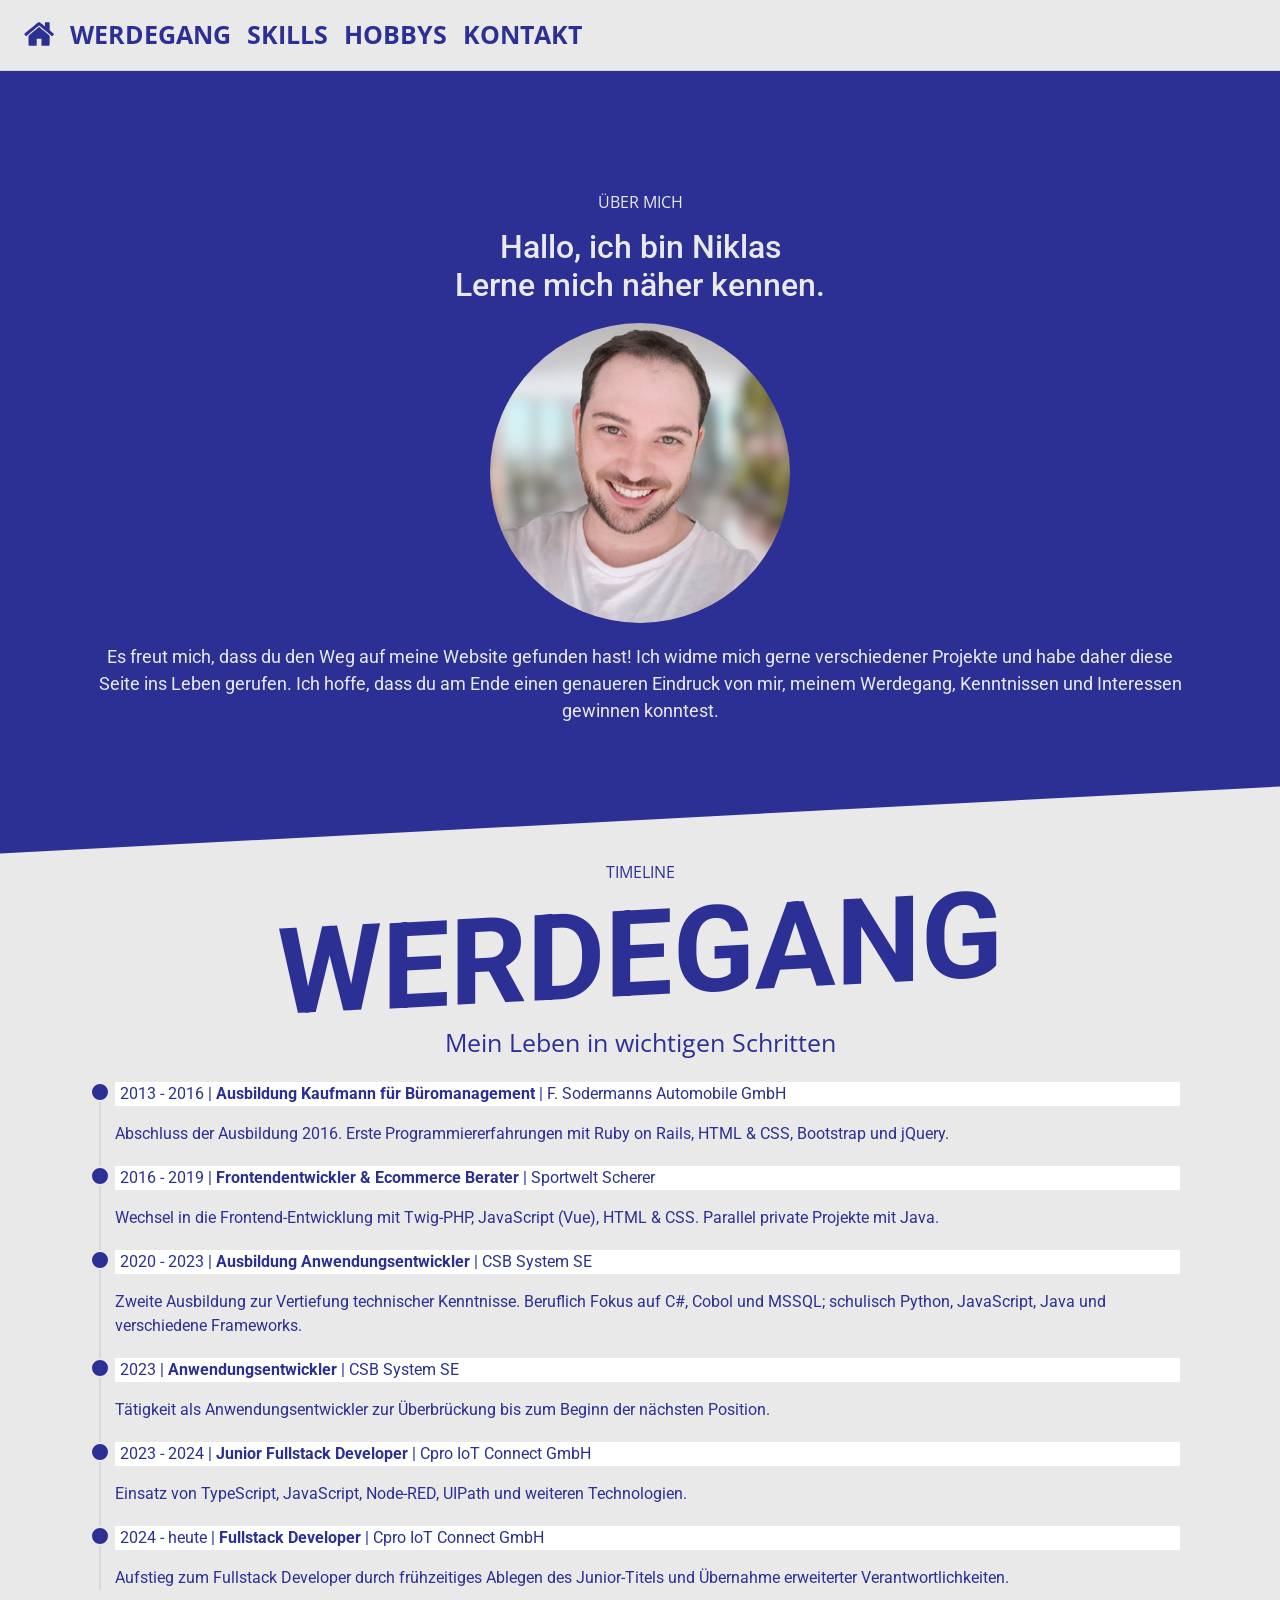
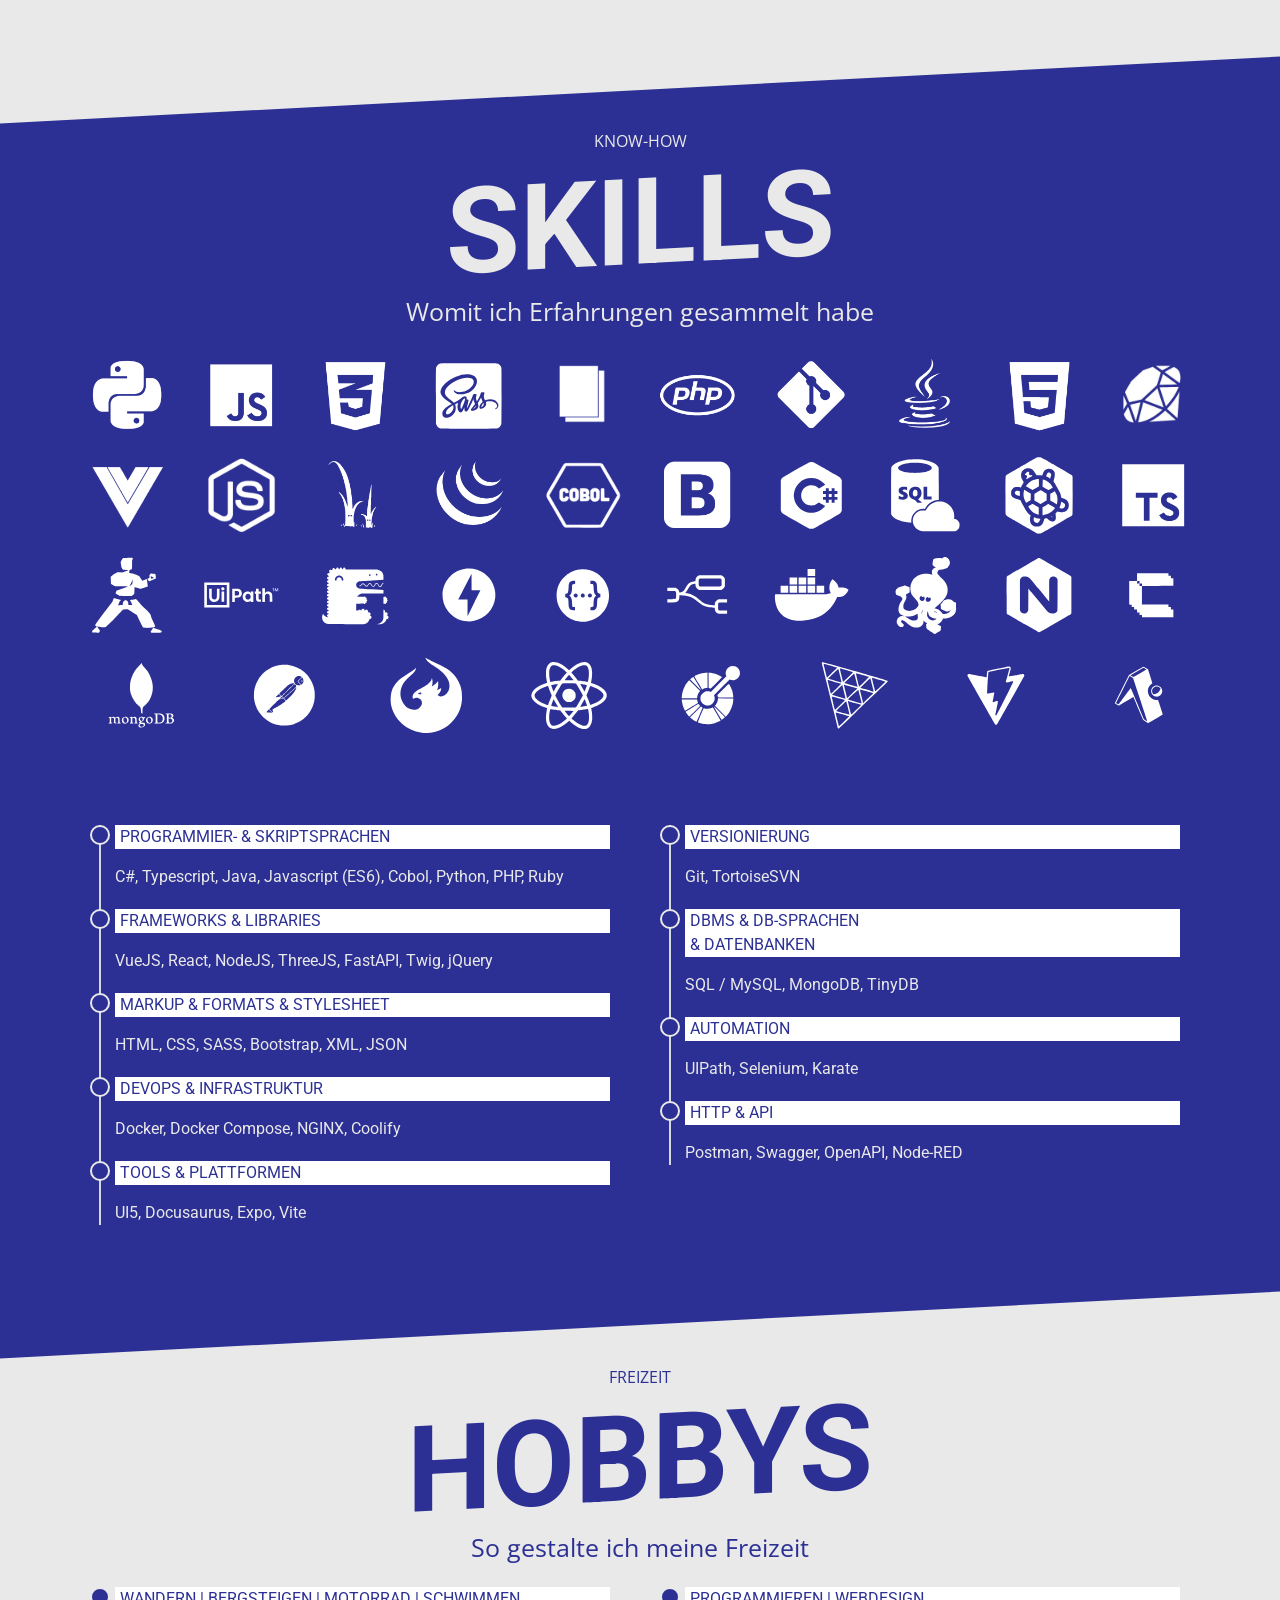
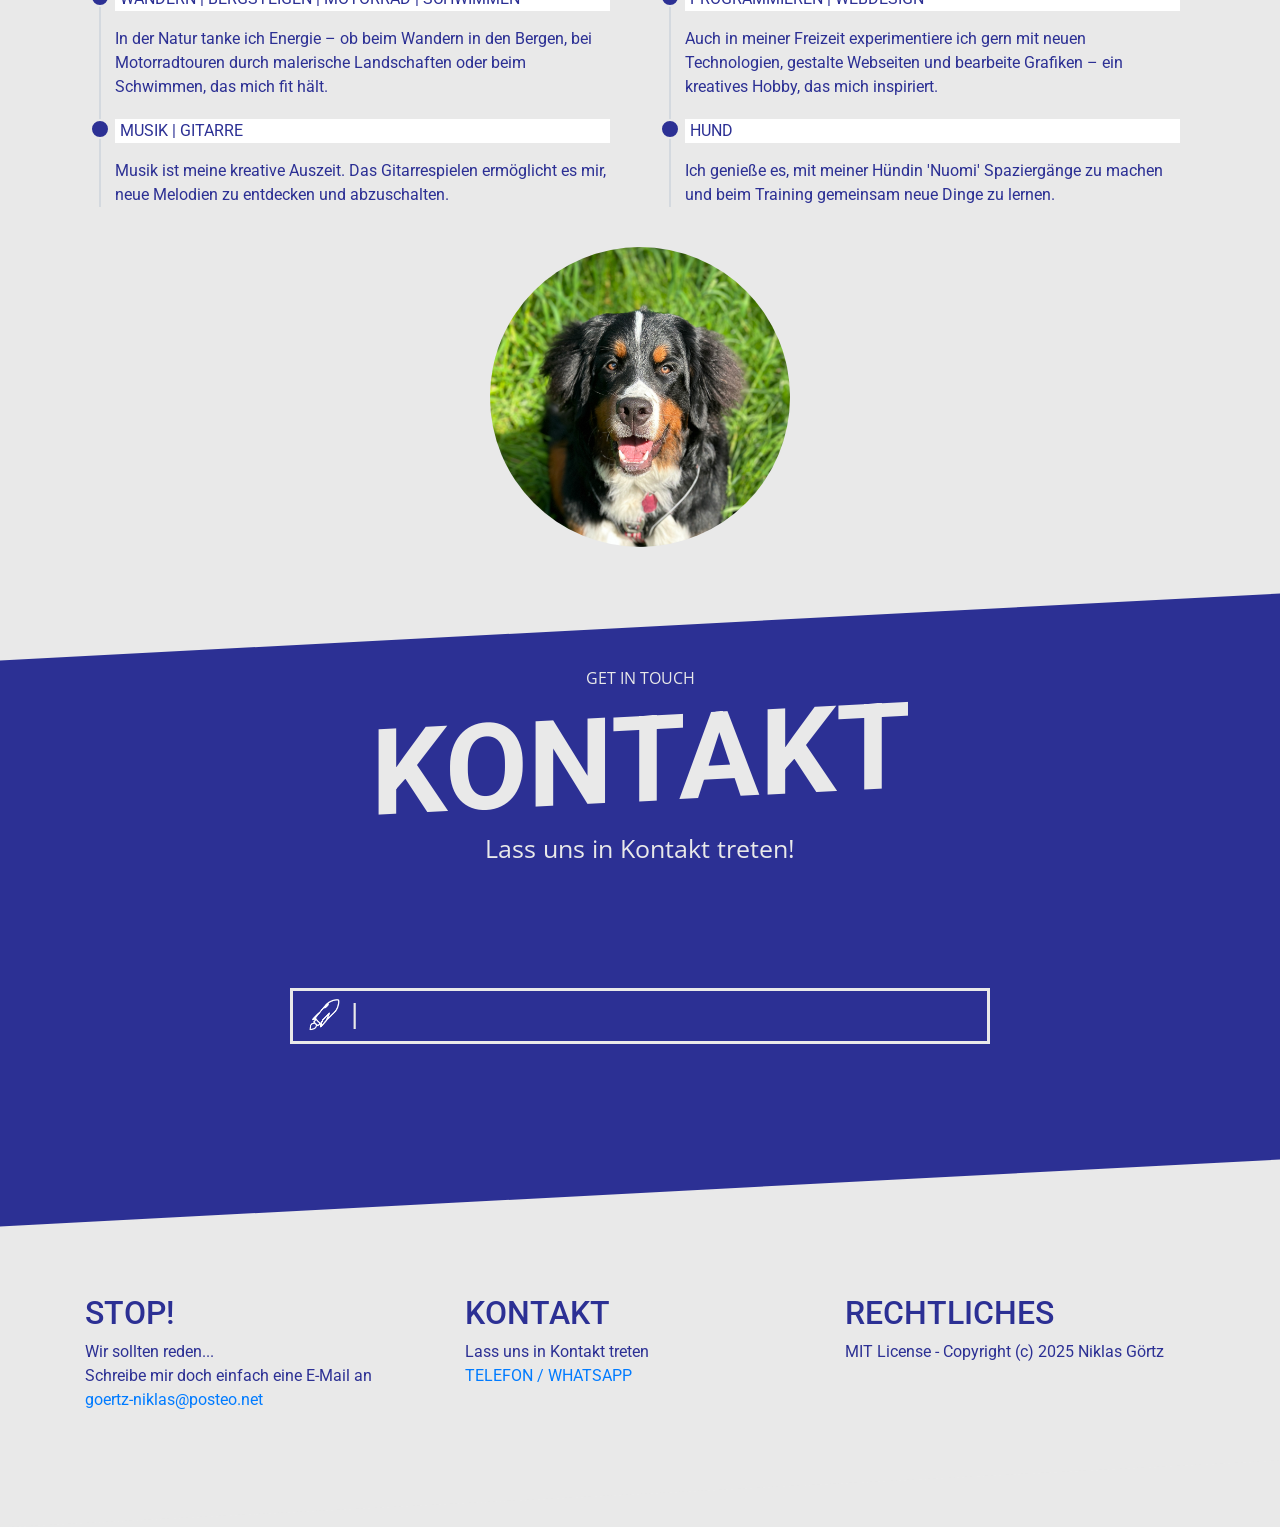
==== commit 51642ff3: "Update index.html" ====
--- a/index.html
+++ b/index.html
@@ -470,7 +470,7 @@
               <li>
                 <p class="skillHeading">HUND</p>
                 <p>
-                  Ich genieße es, mit meiner Hünd "Nuomi" Spaziergänge zu machen und beim Training gemeinsam neue Dinge zu lernen.
+                  Ich genieße es, mit meiner Hündin 'Nuomi' Spaziergänge zu machen und beim Training gemeinsam neue Dinge zu lernen.
                 </p>
               </li>
             </ul>
